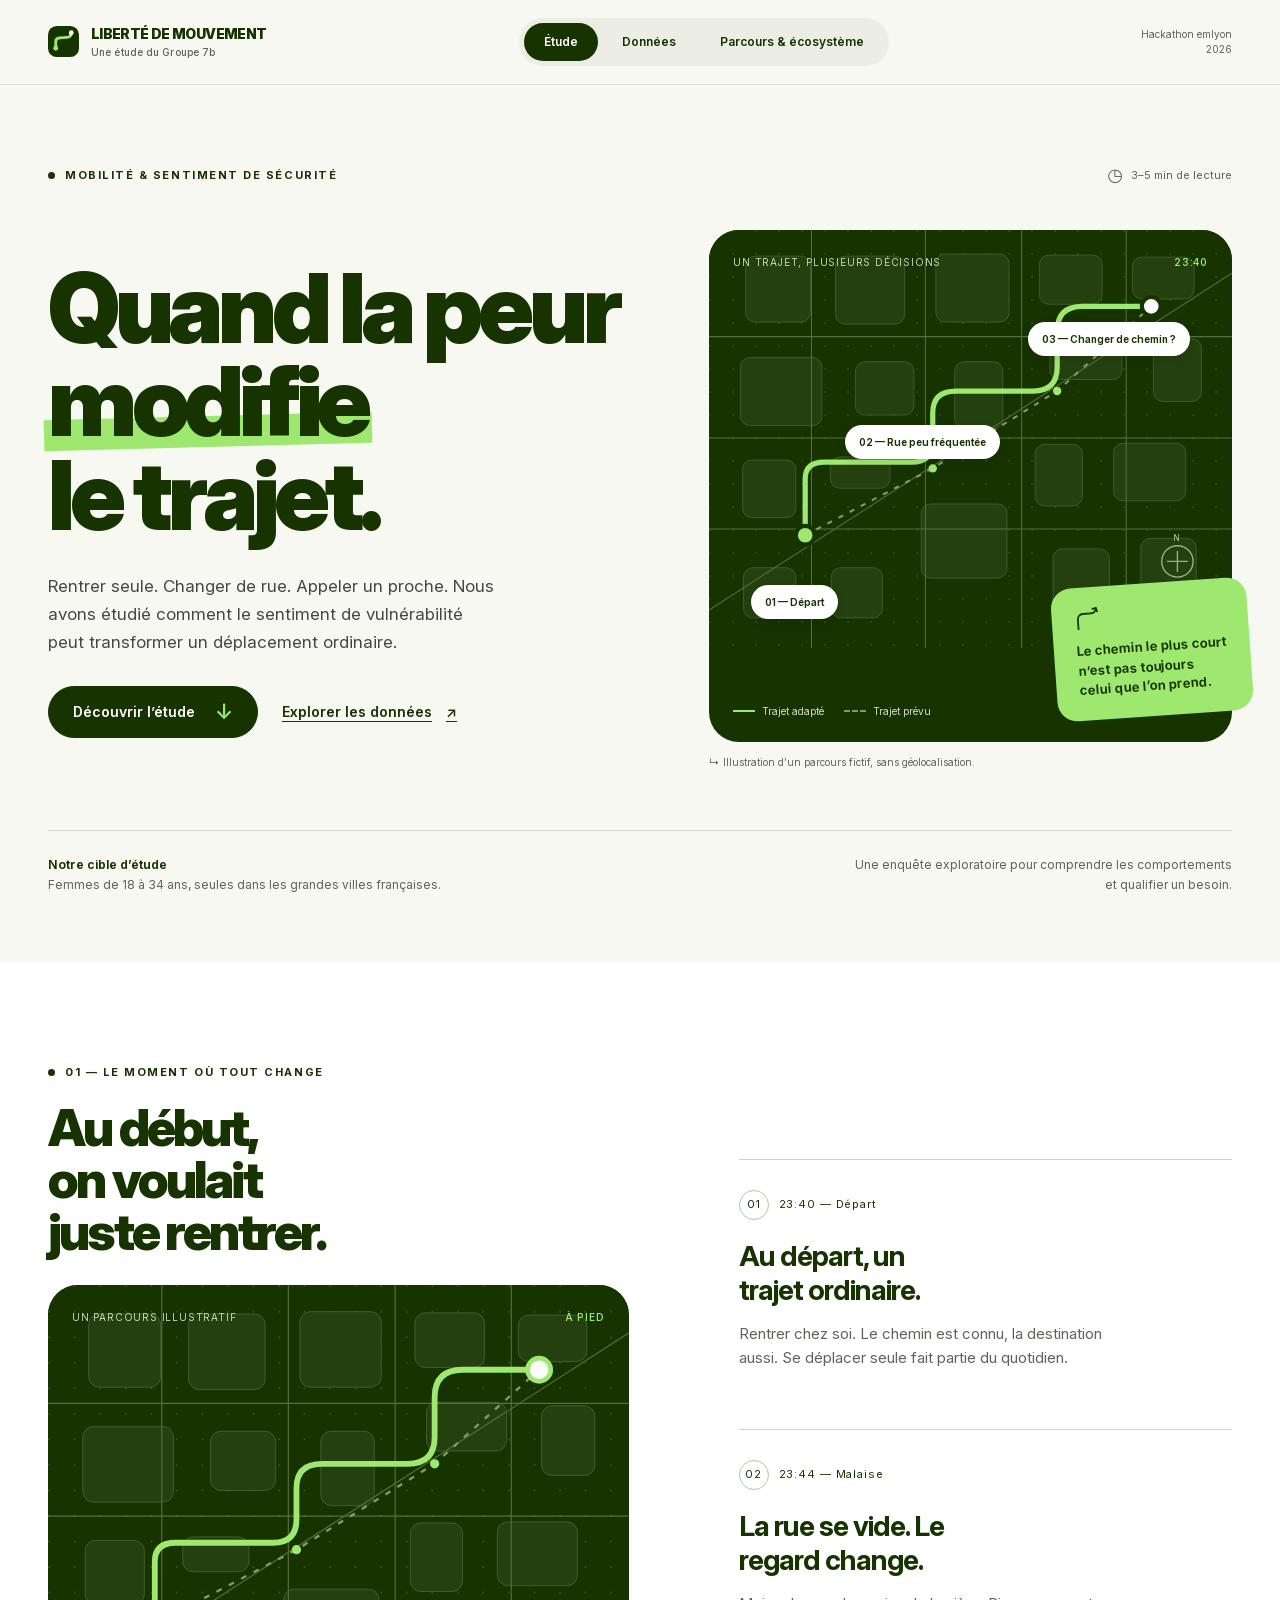
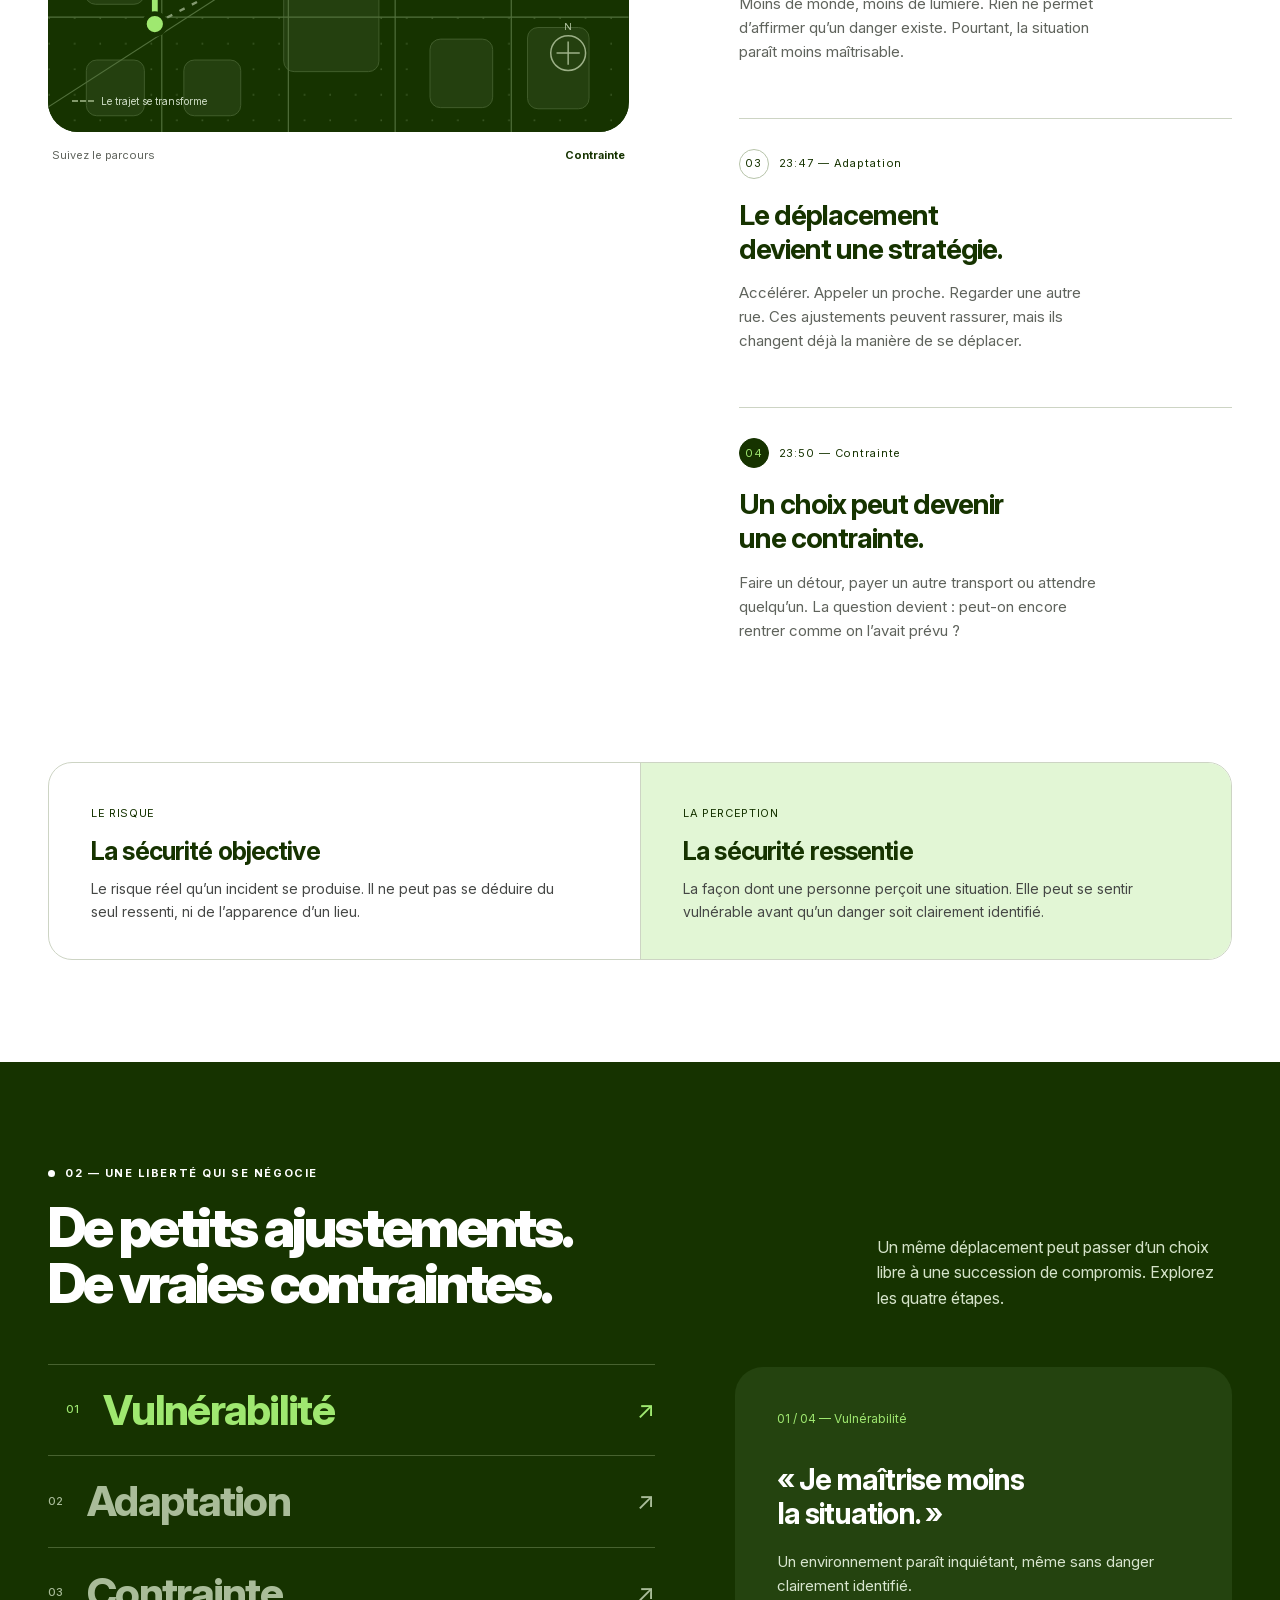
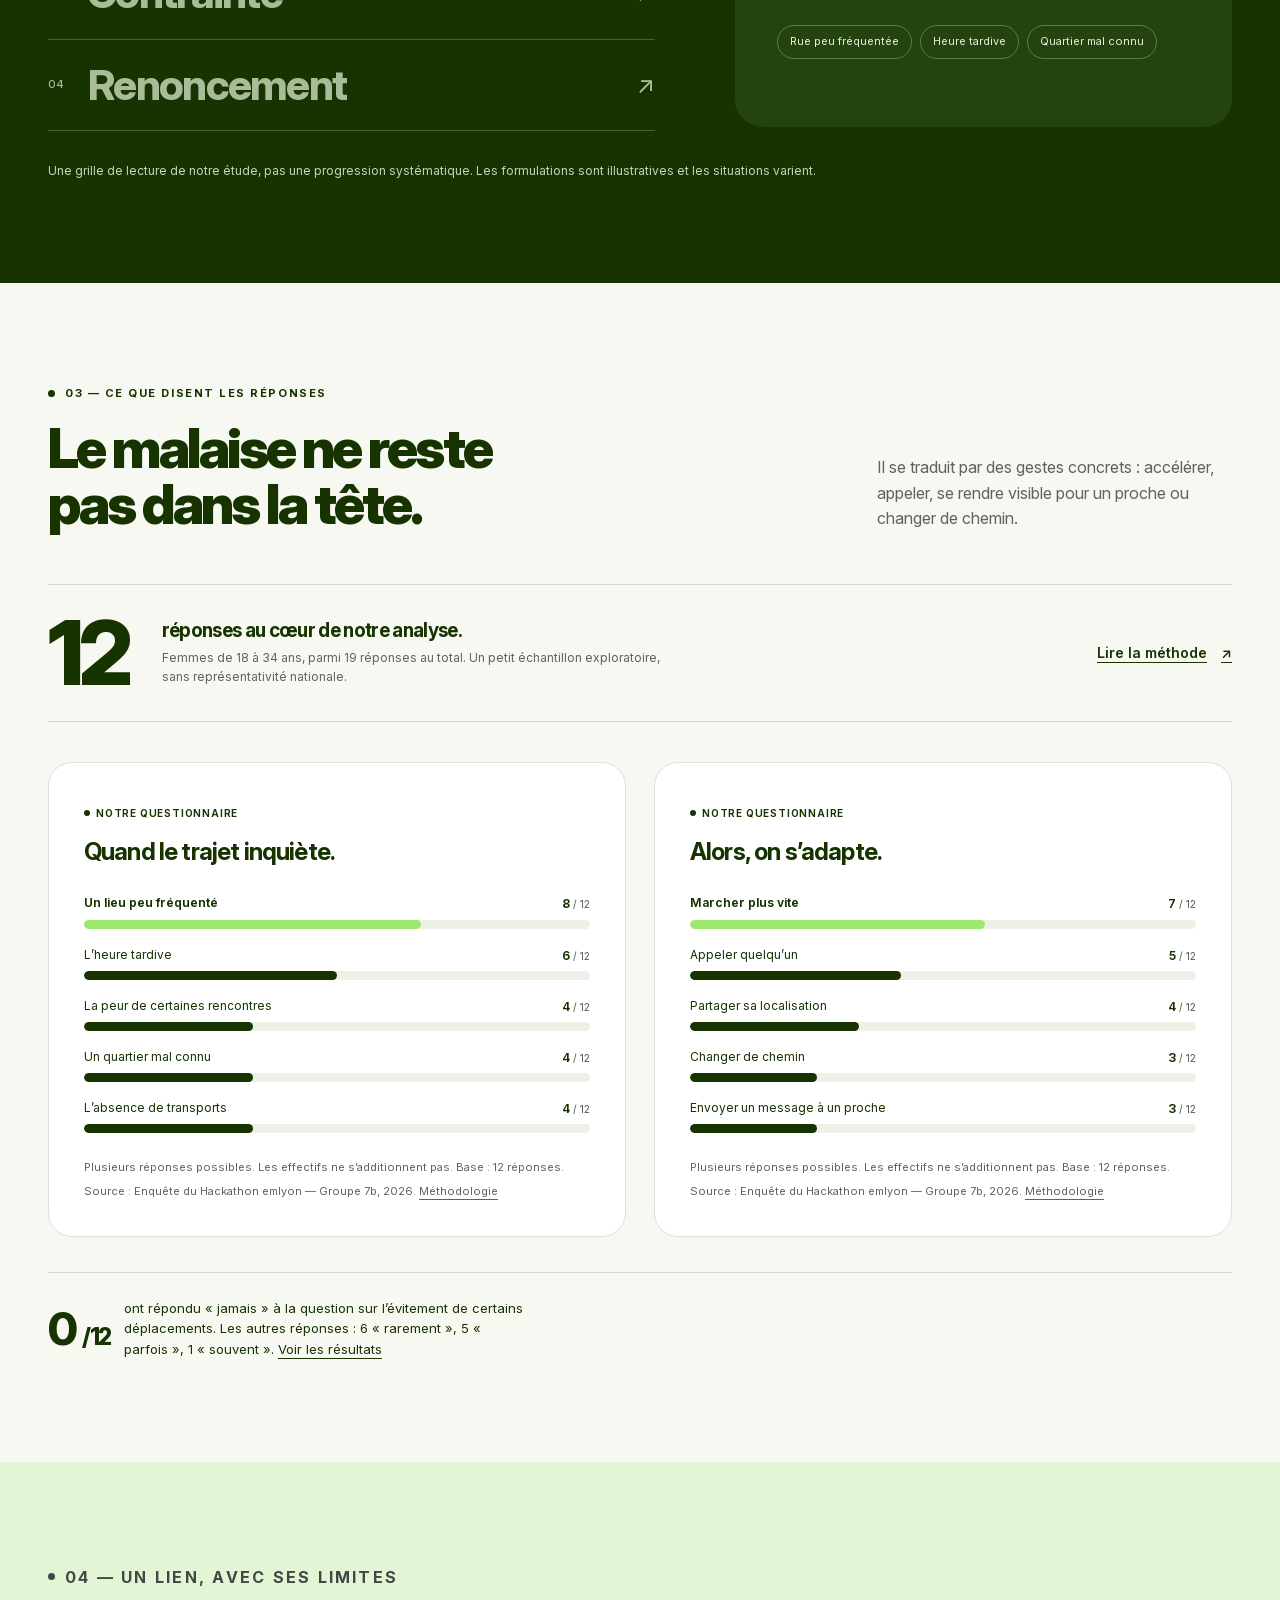
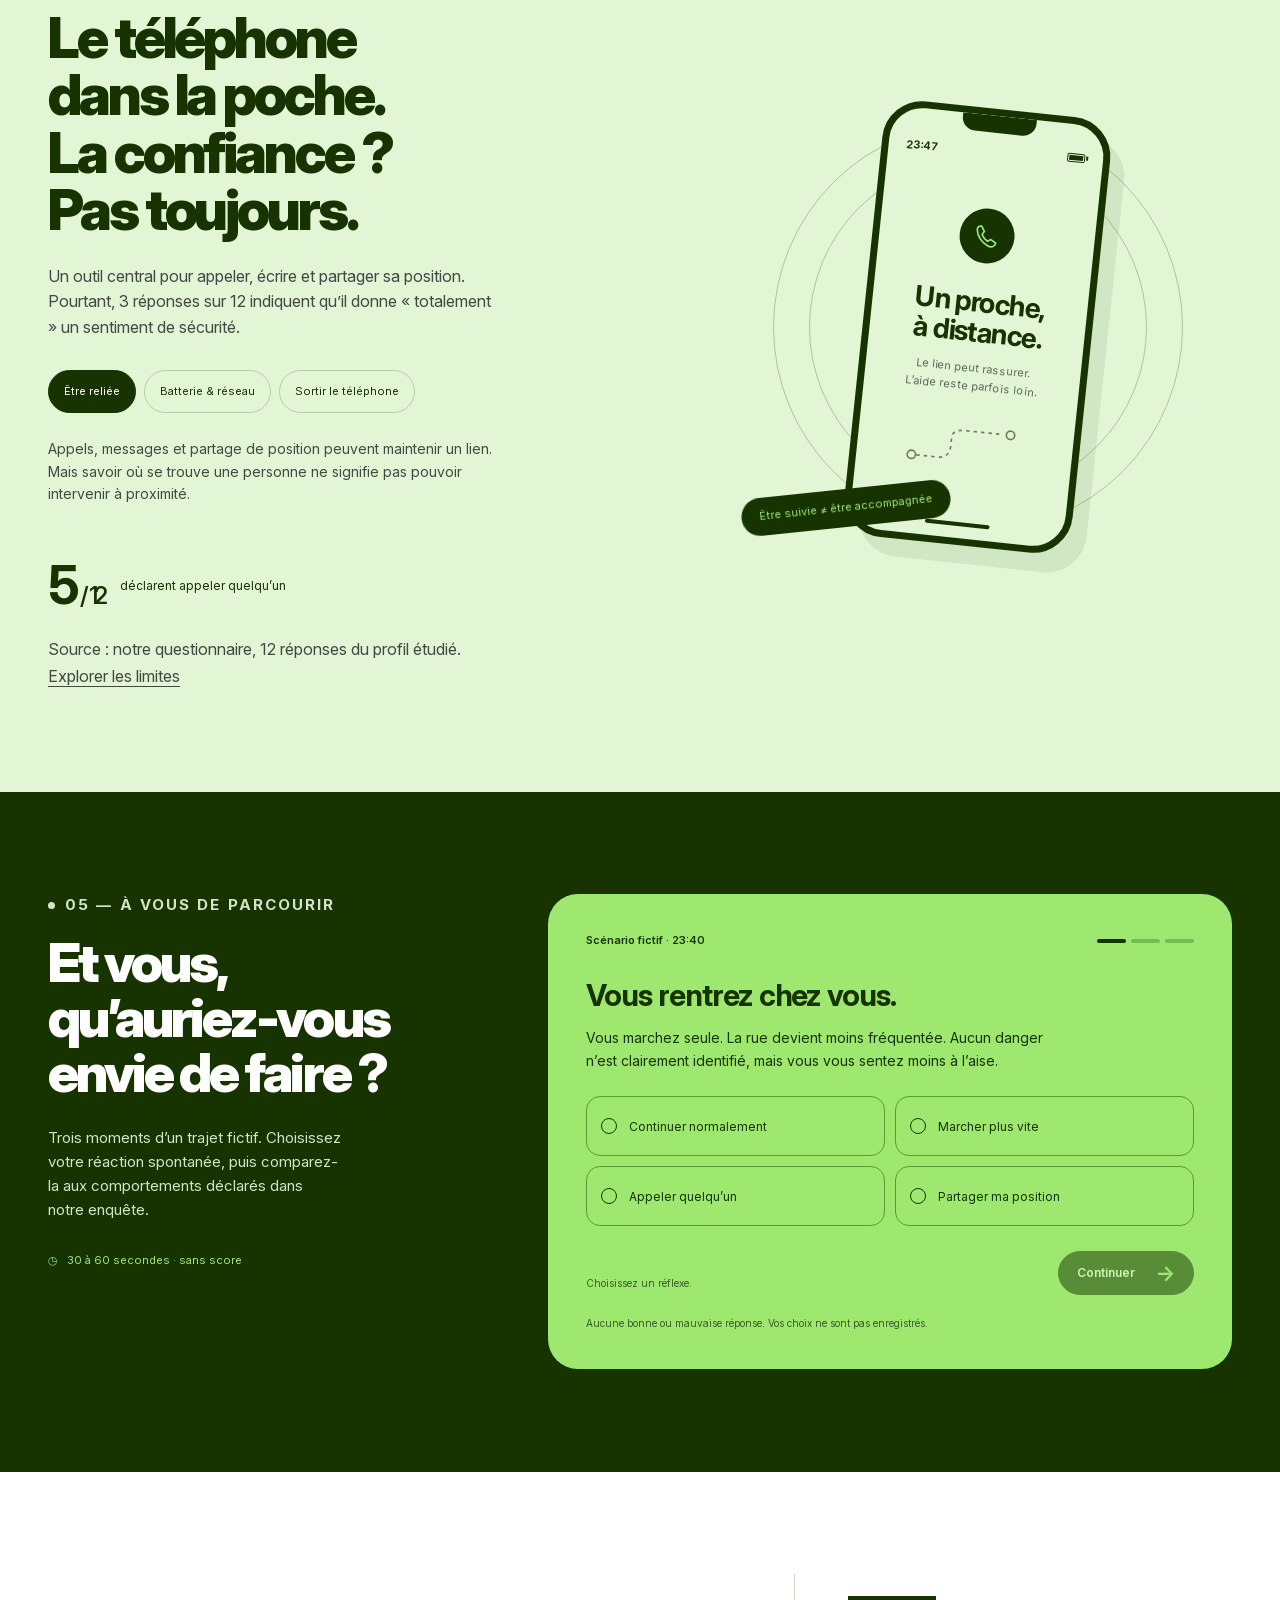
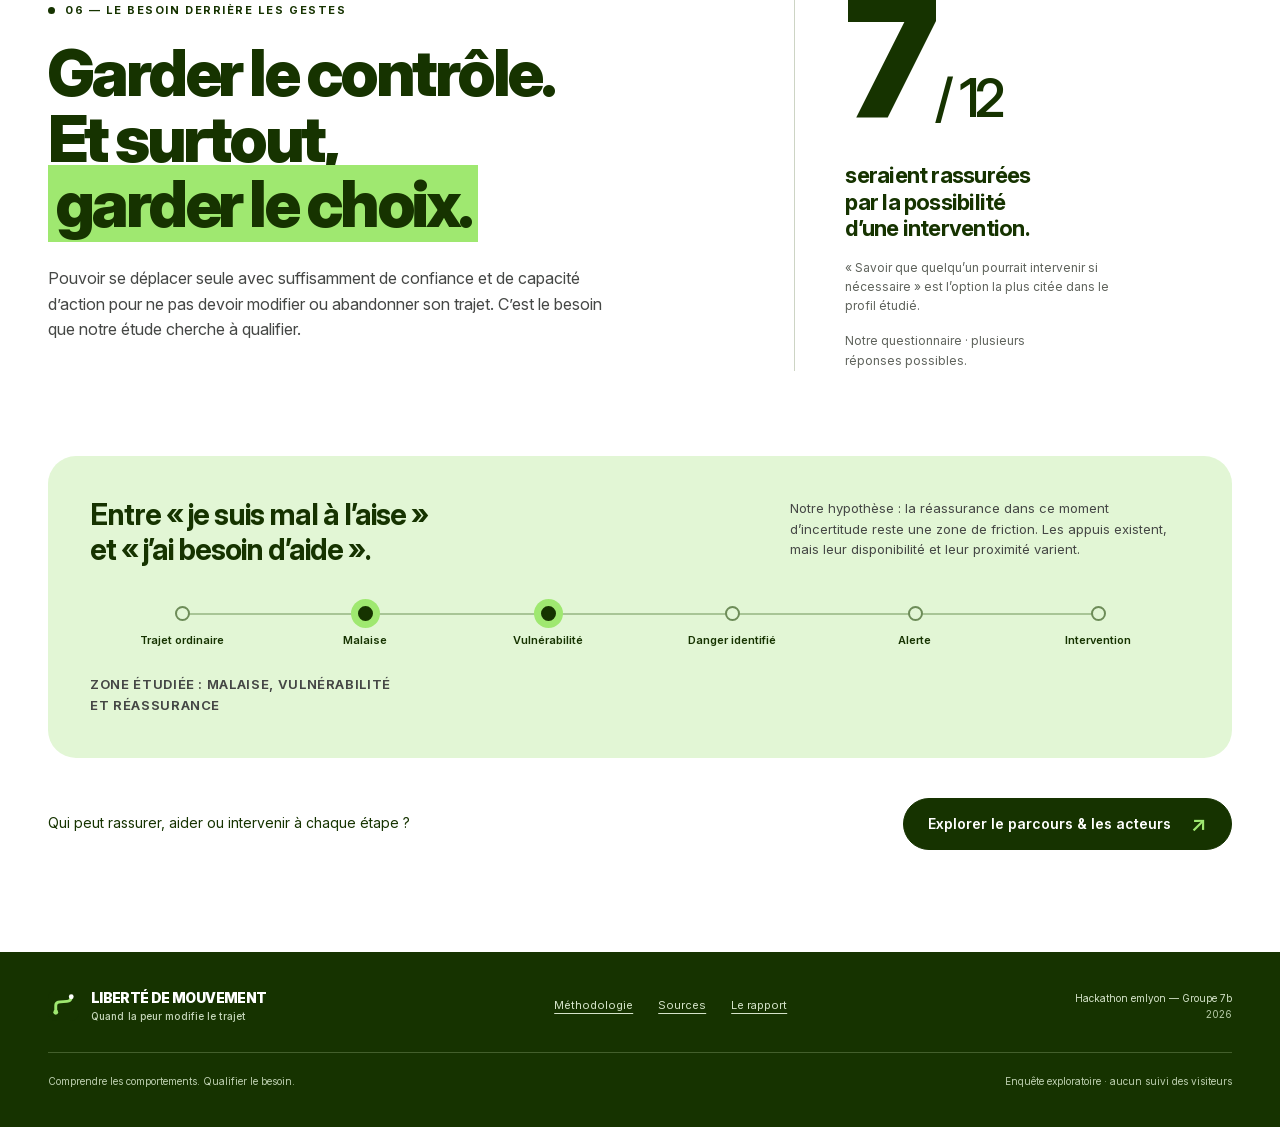
==== index.html @ 2a97e80b "Créer l’étude interactive sur la liberté de déplacement" ====
<!doctype html>
<html lang="fr">
<head>
  <meta charset="utf-8"><meta name="viewport" content="width=device-width, initial-scale=1">
  <title>Quand la peur modifie le trajet — Groupe 7b</title>
  <link rel="icon" href="assets/favicon.svg" type="image/svg+xml">
  <link rel="preload" href="assets/fonts/InterVariable.woff2" as="font" type="font/woff2" crossorigin>
  <link rel="stylesheet" href="css/variables.css"><link rel="stylesheet" href="css/style.css">
  <script src="data/questionnaire.js" defer></script><script src="data/public-data.js" defer></script><script src="data/content.js" defer></script>
  <script src="js/charts.js" defer></script><script src="js/main.js" defer></script><script src="js/quiz.js" defer></script>
</head>
<body>
  <a class="skip-link" href="#contenu">Aller au contenu</a>
  <header class="site-header"><div class="container header-inner">
    <a class="brand" href="index.html" aria-label="Liberté de mouvement — accueil"><img class="brand-symbol" src="assets/favicon.svg" alt="" width="31" height="31"><span class="brand-name">LIBERTÉ DE MOUVEMENT<small>Une étude du Groupe 7b</small></span></a>
    <button class="menu-toggle" type="button" aria-expanded="false" aria-controls="navigation">Menu +</button>
    <nav class="site-nav" id="navigation" aria-label="Navigation principale"><a href="index.html" aria-current="page">Étude</a><a href="donnees.html">Données</a><a href="ecosysteme.html">Parcours & écosystème</a></nav>
    <p class="header-signature">Hackathon emlyon<br>2026</p>
  </div></header>
  <main id="contenu">
    <section class="hero" aria-labelledby="hero-title"><div class="container">
      <div class="hero-topline"><p class="eyebrow">Mobilité & sentiment de sécurité</p><span class="read-time">3–5 min de lecture</span></div>
      <div class="hero-grid">
        <div><h1 id="hero-title">Quand la peur<br><span class="highlight">modifie</span><br>le trajet.</h1><p class="hero-intro">Rentrer seule. Changer de rue. Appeler un proche. Nous avons étudié comment le sentiment de vulnérabilité peut transformer un déplacement ordinaire.</p><div class="actions"><a class="button" href="#trajet">Découvrir l’étude <span class="arrow" aria-hidden="true">↓</span></a><a class="text-link" href="donnees.html">Explorer les données <span aria-hidden="true">↗</span></a></div></div>
        <div class="map-shell"><div class="route-map"><div data-route-map="hero"></div><div class="map-caption"><span>Un trajet, plusieurs décisions</span><b>23:40</b></div><span class="route-tag tag-start">01 — Départ</span><span class="route-tag tag-malaise">02 — Rue peu fréquentée</span><span class="route-tag tag-detour">03 — Changer de chemin ?</span><div class="map-key"><span><i></i>Trajet adapté</span><span><i></i>Trajet prévu</span></div></div><div class="route-badge"><svg viewBox="0 0 24 24" fill="none" stroke="currentColor" stroke-width="1.7" aria-hidden="true"><path d="M3 21V11a5 5 0 0 1 5-5h8a5 5 0 0 0 5-5M17 2l4-1 1 4"/></svg>Le chemin le plus court<br>n’est pas toujours<br>celui que l’on prend.</div><p class="map-note">Illustration d’un parcours fictif, sans géolocalisation.</p></div>
      </div>
      <div class="hero-bottom"><span><strong>Notre cible d’étude</strong><br>Femmes de 18 à 34 ans, seules dans les grandes villes françaises.</span><span>Une enquête exploratoire pour comprendre les comportements et qualifier un besoin.</span></div>
    </div></section>

    <section class="section section-white" id="trajet" aria-labelledby="story-title"><div class="container">
      <div class="story-grid"><div class="story-visual"><p class="eyebrow">01 — Le moment où tout change</p><h2 id="story-title">Au début,<br>on voulait<br>juste rentrer.</h2><div class="route-map story-map"><div data-route-map="story"></div><div class="map-caption"><span>Un parcours illustratif</span><b>À pied</b></div><div class="map-key"><span><i></i>Le trajet se transforme</span></div></div><div class="story-readout"><span>Suivez le parcours</span><strong data-story-label>Départ</strong></div></div><div class="story-steps" data-story-steps></div></div>
      <div class="perception reveal"><div><span class="perception-symbol">Le risque</span><h3>La sécurité objective</h3><p>Le risque réel qu’un incident se produise. Il ne peut pas se déduire du seul ressenti, ni de l’apparence d’un lieu.</p></div><div><span class="perception-symbol">La perception</span><h3>La sécurité ressentie</h3><p>La façon dont une personne perçoit une situation. Elle peut se sentir vulnérable avant qu’un danger soit clairement identifié.</p></div></div>
    </div></section>

    <section class="section dark" id="mecanique" aria-labelledby="chain-title"><div class="container">
      <div class="section-head"><div><p class="eyebrow">02 — Une liberté qui se négocie</p><h2 id="chain-title">De petits ajustements.<br>De vraies contraintes.</h2></div><p>Un même déplacement peut passer d’un choix libre à une succession de compromis. Explorez les quatre étapes.</p></div>
      <div class="chain-layout"><div class="chain-controls" data-chain-controls role="group" aria-label="Étapes de la mécanique des contraintes"></div><div class="chain-detail" id="chain-detail" data-chain-detail aria-live="polite" aria-atomic="true"></div></div>
      <p class="chain-note">Une grille de lecture de notre étude, pas une progression systématique. Les formulations sont illustratives et les situations varient.</p>
    </div></section>

    <section class="section" id="comportements" aria-labelledby="survey-title"><div class="container">
      <div class="section-head"><div><p class="eyebrow">03 — Ce que disent les réponses</p><h2 id="survey-title">Le malaise ne reste<br>pas dans la tête.</h2></div><p>Il se traduit par des gestes concrets : accélérer, appeler, se rendre visible pour un proche ou changer de chemin.</p></div>
      <div class="survey-intro"><strong class="sample-number" data-denominator>12</strong><div><h3>réponses au cœur de notre analyse.</h3><p>Femmes de 18 à 34 ans, parmi <span data-total>19</span> réponses au total. Un petit échantillon exploratoire, sans représentativité nationale.</p></div><a class="text-link" href="donnees.html#methodologie">Lire la méthode <span aria-hidden="true">↗</span></a></div>
      <div class="chart-grid"><figure class="chart-card reveal"><span class="source-tag">Notre questionnaire</span><h3>Quand le trajet inquiète.</h3><div data-chart="situations" data-limit="5"></div><figcaption class="chart-caption"></figcaption></figure><figure class="chart-card reveal"><span class="source-tag">Notre questionnaire</span><h3>Alors, on s’adapte.</h3><div data-chart="reactions" data-limit="5"></div><figcaption class="chart-caption"></figcaption></figure></div>
      <div class="metric-inline"><strong><span data-metric="avoidance.never">0</span> <em>/ <span data-denominator>12</span></em></strong><span>ont répondu « jamais » à la question sur l’évitement de certains déplacements. Les autres réponses : <span data-avoidance-summary>6 « rarement », 5 « parfois », 1 « souvent ».</span> <a href="donnees.html">Voir les résultats</a></span></div>
    </div></section>

    <section class="section" style="background:var(--color-linen-mist)" id="telephone" aria-labelledby="phone-title"><div class="container phone-layout">
      <div class="phone-copy"><p class="eyebrow">04 — Un lien, avec ses limites</p><h2 id="phone-title">Le téléphone<br>dans la poche.<br>La confiance ?<br>Pas toujours.</h2><p>Un outil central pour appeler, écrire et partager sa position. Pourtant, <span data-metric="phoneSecurity.totally">3</span> réponses sur <span data-denominator>12</span> indiquent qu’il donne « totalement » un sentiment de sécurité.</p><div class="phone-tabs" data-phone-tabs role="group" aria-label="Explorer le rôle du téléphone"></div><div id="phone-detail" aria-live="polite" aria-atomic="true"><p class="phone-explanation" data-phone-explanation></p><div class="phone-metric" data-phone-metric></div></div><p class="source">Source : notre questionnaire, <span data-denominator>12</span> réponses du profil étudié. <a href="donnees.html">Explorer les limites</a></p></div>
      <div class="phone-illustration" aria-hidden="true"><div class="phone-orbit"></div><div class="phone-device" data-state="connection"><div class="phone-island"></div><div class="phone-status"><span>23:47</span><i class="battery"></i></div><div class="phone-screen"><div class="phone-screen-icon" data-phone-icon></div><h3 data-phone-screen>Un proche,<br>à distance.</h3><p>Le lien peut rassurer.<br>L’aide reste parfois loin.</p><svg class="phone-screen-path" viewBox="0 0 150 60" fill="none" stroke="currentColor" stroke-width="2"><circle cx="12" cy="45" r="5"/><path d="M18 45h25q15 0 15-15V20q0-10 15-10h45" stroke-dasharray="4 5"/><circle cx="128" cy="10" r="5"/></svg></div><div class="phone-home-bar"></div></div><span class="phone-label">Être suivie ≠ être accompagnée</span></div>
    </div></section>

    <section class="section dark" id="scenario" aria-labelledby="quiz-title"><div class="container quiz-layout">
      <div class="quiz-intro"><p class="eyebrow">05 — À vous de parcourir</p><h2 id="quiz-title">Et vous,<br>qu’auriez-vous<br>envie de faire ?</h2><p>Trois moments d’un trajet fictif. Choisissez votre réaction spontanée, puis comparez-la aux comportements déclarés dans notre enquête.</p><span class="quiz-duration">◷ &nbsp; 30 à 60 secondes · sans score</span></div>
      <div><div class="quiz-panel" data-quiz></div><p class="sr-only" aria-live="polite" aria-atomic="true" data-quiz-status></p></div>
    </div></section>

    <section class="section section-white" id="besoin" aria-labelledby="need-title"><div class="container">
      <div class="need-layout"><div><p class="eyebrow">06 — Le besoin derrière les gestes</p><h2 class="need-title" id="need-title">Garder le contrôle.<br>Et surtout,<br><em>garder le choix.</em></h2><p class="need-copy">Pouvoir se déplacer seule avec suffisamment de confiance et de capacité d’action pour ne pas devoir modifier ou abandonner son trajet. C’est le besoin que notre étude cherche à qualifier.</p></div><div class="need-stat"><strong class="big-metric"><span data-metric="reassurance.intervene">7</span><small> / <span data-denominator>12</span></small></strong><h3>seraient rassurées par la possibilité d’une intervention.</h3><p>« Savoir que quelqu’un pourrait intervenir si nécessaire » est l’option la plus citée dans le profil étudié.</p><p class="source">Notre questionnaire · plusieurs réponses possibles.</p></div></div>
      <div class="friction-block reveal"><div class="friction-block-header"><h3>Entre « je suis mal à l’aise »<br>et « j’ai besoin d’aide ».</h3><p>Notre hypothèse : la réassurance dans ce moment d’incertitude reste une zone de friction. Les appuis existent, mais leur disponibilité et leur proximité varient.</p></div><div class="continuum" aria-label="Continuum illustratif du trajet"><div>Trajet ordinaire</div><div class="friction">Malaise</div><div class="friction">Vulnérabilité</div><div>Danger identifié</div><div>Alerte</div><div>Intervention</div></div><p class="friction-label">Zone étudiée : malaise, vulnérabilité et réassurance</p></div>
      <div class="closing-links"><span>Qui peut rassurer, aider ou intervenir à chaque étape ?</span><a class="button" href="ecosysteme.html">Explorer le parcours & les acteurs <span class="arrow" aria-hidden="true">↗</span></a></div>
    </div></section>
    <noscript><div class="container section"><p>Activez JavaScript pour afficher les graphiques et explorer les interactions. Les textes présentent le sujet et les limites de l’étude.</p></div></noscript>
  </main>
  <footer class="site-footer"><div class="container"><div class="footer-inner"><a class="brand" href="index.html"><img class="brand-symbol" src="assets/favicon.svg" alt="" width="31" height="31"><span class="brand-name">LIBERTÉ DE MOUVEMENT<small>Quand la peur modifie le trajet</small></span></a><nav class="footer-links" aria-label="Liens complémentaires"><a href="donnees.html#methodologie">Méthodologie</a><a href="donnees.html#sources">Sources</a><a href="donnees.html#rapport">Le rapport</a></nav><p class="footer-credit">Hackathon emlyon — Groupe 7b<span>2026</span></p></div><div class="footer-bottom"><span>Comprendre les comportements. Qualifier le besoin.</span><span>Enquête exploratoire · aucun suivi des visiteurs</span></div></div></footer>
</body>
</html>
---- css/variables.css ----
:root {
  --color-forest-ink: #163300;
  --color-lime-voltage: #9fe870;
  --color-spruce: #054d28;
  --color-linen-mist: #e2f6d5;
  --color-signal-blue: #0b4c72;
  --color-charcoal: #454745;
  --color-obsidian: #0e0f0c;
  --color-slate: #5f635c;
  --color-fog: #e8ebe6;
  --color-paper: #ffffff;
  --color-canvas: #f7f8f2;
  --font-inter: 'Inter', ui-sans-serif, system-ui, -apple-system, BlinkMacSystemFont, 'Segoe UI', sans-serif;
  --font-weight-black: 900;
  --spacing-unit: 4px;
  --spacing-8: 8px;
  --spacing-12: 12px;
  --spacing-16: 16px;
  --spacing-24: 24px;
  --spacing-32: 32px;
  --spacing-48: 48px;
  --spacing-64: 64px;
  --page-max-width: 1280px;
  --section-gap: clamp(72px, 8vw, 128px);
  --radius-cards: 16px;
  --radius-largecards: 32px;
  --radius-buttons: 9999px;
  --shadow-subtle: 0 0 0 1px rgb(22 51 0 / 12%);
}
---- css/style.css ----
@font-face{font-family:Inter;src:url('../assets/fonts/InterVariable.woff2') format('woff2');font-weight:100 900;font-style:normal;font-display:swap}
*,*::before,*::after{box-sizing:border-box}
html{scroll-behavior:smooth;scroll-padding-top:105px}
body{margin:0;background:var(--color-canvas);color:var(--color-forest-ink);font-family:var(--font-inter);font-size:16px;line-height:1.6;-webkit-font-smoothing:antialiased}
button,input,select{font:inherit}button,a{-webkit-tap-highlight-color:transparent}button{cursor:pointer}a{color:inherit;text-underline-offset:4px}button:disabled{cursor:default}
svg{display:block;max-width:100%}img{max-width:100%}p,h1,h2,h3,h4,figure{margin:0}ul,ol{margin:0;padding:0}p+p{margin-top:16px}h1,h2,h3,h4{text-wrap:balance}p{ text-wrap:pretty}h1,h2{font-weight:850;letter-spacing:-.055em;line-height:1.02}h3{font-size:23px;letter-spacing:-.035em;line-height:1.2}small{font-size:13px}::selection{background:var(--color-lime-voltage);color:var(--color-forest-ink)}
:focus-visible{outline:3px solid var(--color-signal-blue);outline-offset:5px}.dark :focus-visible,.route-map :focus-visible{outline-color:var(--color-lime-voltage)}
[hidden]{display:none!important}.sr-only{position:absolute;width:1px;height:1px;padding:0;margin:-1px;overflow:hidden;clip:rect(0,0,0,0);white-space:nowrap;border:0}
.skip-link{position:fixed;top:-100px;left:20px;padding:12px 20px;z-index:100;background:var(--color-lime-voltage);border-radius:30px}.skip-link:focus{top:12px}
.container{width:min(var(--page-max-width),calc(100% - 96px));margin-inline:auto}.section{padding-block:var(--section-gap)}.section-white{background:white}.dark{background:var(--color-forest-ink);color:var(--color-paper)}.lime{background:var(--color-lime-voltage)}
.eyebrow{font-size:11px;font-weight:700;text-transform:uppercase;letter-spacing:.14em;line-height:1.5;display:flex;align-items:center;gap:10px}.eyebrow::before{content:'';display:inline-block;width:7px;height:7px;background:currentColor;border-radius:50%;flex:none}
.section-head{display:flex;align-items:flex-end;justify-content:space-between;gap:48px;margin-bottom:52px}.section-head h2{font-size:clamp(36px,4.3vw,64px);max-width:760px;margin-top:18px}.section-head>p{max-width:355px;color:var(--color-slate);font-size:16px}.dark .section-head>p{color:#d5e3c9}
.button{border:1px solid var(--color-forest-ink);border-radius:var(--radius-buttons);background:var(--color-forest-ink);color:white;display:inline-flex;align-items:center;justify-content:center;gap:20px;min-height:52px;padding:13px 24px;text-decoration:none;font-size:14px;font-weight:600;transition:transform .2s,background .2s,box-shadow .2s;white-space:normal;line-height:1.5}
.button:hover{transform:translateY(-2px);box-shadow:0 5px 0 rgb(22 51 0 / 12%)}.button .arrow{font-size:21px;line-height:1;color:var(--color-lime-voltage)}.button-outline{background:transparent;color:var(--color-forest-ink)}.button-outline .arrow{color:inherit}.dark .button,.lime .button{background:var(--color-lime-voltage);color:var(--color-forest-ink);border-color:var(--color-lime-voltage)}.dark .button .arrow{color:inherit}.dark .button-outline{background:transparent;color:white;border-color:#d5e3c9}
.text-link{font-size:14px;font-weight:600;display:inline-flex;gap:14px;align-items:center}.text-link:hover{text-decoration-thickness:2px}.actions{display:flex;align-items:center;gap:24px;flex-wrap:wrap}
.source{font-size:11px;line-height:1.65;color:var(--color-slate);margin-top:24px}.source a:hover{text-decoration-thickness:2px}.dark .source{color:#c9d8be}.source-tag{display:inline-flex;align-items:center;gap:6px;font-size:10px;text-transform:uppercase;letter-spacing:.08em;font-weight:650}.source-tag::before{content:'';width:6px;height:6px;border-radius:50%;background:var(--color-forest-ink)}.source-tag.national::before{background:var(--color-signal-blue)}
.site-header{position:sticky;top:0;z-index:20;background:rgb(247 248 242 / 97%);border-bottom:1px solid rgb(22 51 0 / 12%)}.header-inner{min-height:84px;display:flex;align-items:center;justify-content:space-between;gap:32px}.brand{display:flex;align-items:center;gap:12px;text-decoration:none;line-height:1.1;flex-shrink:0}.brand-symbol{width:31px;height:31px}.brand-name{font-size:14px;font-weight:850;letter-spacing:-.045em}.brand-name small{display:block;font-size:10px;font-weight:500;letter-spacing:.01em;margin-top:5px;color:var(--color-slate)}
.site-nav{display:flex;gap:4px;padding:5px;background:#eceee6;border-radius:50px}.site-nav a{padding:9px 20px;text-decoration:none;font-size:12px;font-weight:600;white-space:nowrap;border-radius:40px;transition:background .2s}.site-nav a:hover{background:#dde4d3}.site-nav a[aria-current=page]{background:var(--color-forest-ink);color:white}.header-signature{font-size:10px;color:var(--color-slate);line-height:1.5;text-align:right}.menu-toggle{display:none;border:1px solid var(--color-forest-ink);background:transparent;border-radius:30px;padding:8px 15px;min-height:44px}
.hero{padding:76px 0 68px;overflow:hidden}.hero-topline{display:flex;justify-content:space-between;align-items:center;margin-bottom:40px}.read-time{font-size:11px;color:var(--color-slate);display:flex;gap:8px;align-items:center}.read-time::before{content:'◷';font-size:18px}.hero-grid{display:grid;grid-template-columns:1.15fr 1fr;gap:60px;align-items:center}.hero h1{font-size:clamp(60px,7.5vw,108px);max-width:670px;font-weight:900;line-height:.97}.hero h1 .highlight{position:relative;display:inline-block;z-index:0}.hero h1 .highlight::before{content:'';position:absolute;bottom:.015em;left:-.04em;right:-.055em;height:.32em;background:var(--color-lime-voltage);z-index:-1;transform:rotate(-1.5deg)}.hero-intro{font-size:17px;max-width:455px;color:var(--color-charcoal);margin-top:30px;margin-bottom:30px;line-height:1.65}.hero-bottom{border-top:1px solid #d4dacb;margin-top:60px;padding-top:24px;display:flex;justify-content:space-between;gap:28px;font-size:12px;color:var(--color-slate)}.hero-bottom strong{color:var(--color-forest-ink);font-weight:650}.hero-bottom span:last-child{max-width:380px;text-align:right}
.map-shell{position:relative}.route-map{position:relative;border-radius:30px;overflow:hidden;aspect-ratio:1.02;background:var(--color-forest-ink);isolation:isolate}.route-map>svg{width:100%;height:100%}.map-caption{position:absolute;left:24px;right:24px;top:24px;display:flex;justify-content:space-between;font-size:10px;color:#c5d6b9;letter-spacing:.08em;text-transform:uppercase}.map-caption b{font-weight:550;color:var(--color-lime-voltage)}.map-key{position:absolute;left:24px;bottom:23px;display:flex;gap:20px;font-size:10px;color:#d1dfc8}.map-key span{display:flex;gap:7px;align-items:center}.map-key i{width:22px;height:0;border-top:2px solid var(--color-lime-voltage)}.map-key span:last-child i{border-top:2px dashed #81996a}.route-badge{position:absolute;right:-18px;bottom:55px;max-width:200px;background:var(--color-lime-voltage);padding:20px 23px;border-radius:20px;transform:rotate(-4deg);font-size:13px;font-weight:650;line-height:1.5}.route-badge svg{width:25px;margin-bottom:9px}.route-tag{position:absolute;border-radius:30px;padding:9px 14px;background:white;color:var(--color-forest-ink);font-size:10px;font-weight:650;box-shadow:0 3px 12px rgb(0 0 0 / 8%)}.tag-start{left:8%;bottom:24%}.tag-malaise{left:26%;top:38%}.tag-detour{right:8%;top:18%}.map-note{position:relative;margin-top:12px;padding-left:14px;font-size:10px;color:var(--color-slate)}.map-note::before{content:'↳';position:absolute;left:0}.route-marker{transition:cx .6s,cy .6s}.route-active{stroke-dasharray:650;stroke-dashoffset:0;transition:stroke-dashoffset .6s}
.story-grid{display:grid;grid-template-columns:1fr .85fr;gap:110px;align-items:start}.story-visual{position:sticky;top:132px}.story-visual h2{font-size:clamp(38px,4vw,59px);margin:20px 0 28px}.story-map{aspect-ratio:1.3}.story-readout{display:flex;justify-content:space-between;align-items:center;padding:15px 4px;font-size:11px;color:var(--color-slate)}.story-readout strong{color:var(--color-forest-ink)}.story-steps{padding-top:95px}.story-step{padding:30px 0 54px;border-top:1px solid #cdd4c4;min-height:270px;scroll-margin-top:115px}.step-number{display:flex;align-items:center;gap:10px;font-size:11px;letter-spacing:.08em;margin-bottom:20px}.step-number i{font-style:normal;display:inline-grid;place-items:center;border:1px solid #b7c4aa;border-radius:50%;width:30px;height:30px}.story-step.is-active .step-number i{background:var(--color-forest-ink);color:var(--color-lime-voltage);border-color:var(--color-forest-ink)}.story-step h3{font-size:28px;max-width:340px;margin-bottom:15px}.story-step p{max-width:370px;font-size:15px;color:var(--color-slate)}
.perception{margin-top:65px;display:grid;grid-template-columns:1fr 1fr;border:1px solid #cdd4c4;border-radius:24px;overflow:hidden}.perception>div{padding:36px 42px}.perception>div+div{background:var(--color-linen-mist);border-left:1px solid #cdd4c4}.perception h3{margin-top:12px;margin-bottom:12px;font-size:25px}.perception p{font-size:14px;color:var(--color-charcoal);max-width:470px}.perception-symbol{font-size:11px;letter-spacing:.06em;text-transform:uppercase}
.chain-layout{display:grid;grid-template-columns:1.1fr .9fr;gap:80px}.chain-controls{display:grid;gap:0}.chain-button{display:flex;align-items:center;gap:24px;width:100%;padding:20px 0;border:0;border-bottom:1px solid #47622f;background:transparent;color:#a9bc99;text-align:left;transition:color .2s,padding .2s}.chain-button:first-child{border-top:1px solid #47622f}.chain-button span{font-size:clamp(26px,3.3vw,47px);font-weight:750;line-height:1.2;letter-spacing:-.04em}.chain-button small{font-size:11px;font-weight:500}.chain-button b{margin-left:auto;font-size:24px;font-weight:400}.chain-button[aria-pressed=true]{color:var(--color-lime-voltage);padding-left:18px}.chain-detail{align-self:center;background:#24430f;padding:42px;border-radius:28px;min-height:360px}.chain-detail .detail-index{font-size:12px;color:var(--color-lime-voltage);margin-bottom:34px}.chain-detail h3{font-size:29px;color:white;margin-bottom:18px}.chain-detail p{font-size:15px;color:#d8e5cf}.example-list{display:flex;flex-wrap:wrap;gap:8px;margin-top:27px;list-style:none}.example-list li{font-size:11px;padding:7px 12px;border:1px solid #607b49;border-radius:30px;color:#e2efdb}.chain-note{margin-top:30px;color:#c5d6b9;font-size:12px}
.survey-intro{display:flex;align-items:center;gap:35px;margin-bottom:40px;padding:24px 0;border-top:1px solid #d5dacd;border-bottom:1px solid #d5dacd}.sample-number{font-size:88px;line-height:1;letter-spacing:-.07em;font-weight:850}.survey-intro h3{font-size:19px;margin-bottom:5px}.survey-intro p{font-size:12px;color:var(--color-slate);max-width:500px}.survey-intro>a{margin-left:auto;white-space:nowrap}.chart-grid{display:grid;grid-template-columns:1fr 1fr;gap:28px}.chart-card{padding:35px;background:white;border-radius:24px;border:1px solid #dce2d4}.chart-card h3{font-size:24px;margin:14px 0 28px}.bar-chart{display:grid;gap:17px}.bar-row{display:grid;grid-template-columns:1fr auto;gap:6px 14px;position:relative}.bar-label{font-size:12px;line-height:1.5}.bar-value{font-size:12px;font-weight:650;white-space:nowrap}.bar-value small{font-size:10px;font-weight:450;color:var(--color-slate)}.bar-track{grid-column:1/-1;height:9px;background:#edf0e7;border-radius:20px;overflow:hidden}.bar-fill{display:block;width:var(--bar-width);height:100%;background:var(--color-forest-ink);border-radius:20px;transition:width .4s}.bar-row:first-child .bar-fill{background:var(--color-lime-voltage)}.bar-row:first-child .bar-label{font-weight:650}.chart-caption{font-size:11px;color:var(--color-slate);margin-top:25px;line-height:1.65}.chart-caption p{margin-top:6px}.metric-inline{display:flex;gap:15px;align-items:center;border-top:1px solid #d5dacd;margin-top:35px;padding-top:25px;font-size:13px}.metric-inline strong{font-size:45px;font-weight:800;letter-spacing:-.06em;line-height:1;white-space:nowrap}.metric-inline span{max-width:400px}.metric-inline em{font-style:normal;font-size:23px}
.phone-layout{display:grid;grid-template-columns:1fr .9fr;gap:110px;align-items:center}.phone-copy h2{font-size:clamp(37px,4.4vw,65px);margin-top:20px;margin-bottom:25px}.phone-copy>p{font-size:16px;max-width:445px;color:var(--color-charcoal)}.phone-tabs{display:flex;flex-wrap:wrap;gap:8px;margin-top:30px}.phone-tabs button{font-size:11px;min-height:43px;padding:10px 15px;border:1px solid #b8cba5;border-radius:25px;background:transparent;color:var(--color-forest-ink)}.phone-tabs button[aria-pressed=true]{background:var(--color-forest-ink);color:white;border-color:var(--color-forest-ink)}.phone-explanation{margin-top:25px;font-size:14px;max-width:445px;min-height:98px;color:var(--color-charcoal)}.phone-metric{margin-top:24px;display:flex;align-items:center;gap:15px}.phone-metric strong{font-size:52px;letter-spacing:-.06em;line-height:1}.phone-metric strong small{font-size:24px;font-weight:550}.phone-metric>span{font-size:12px;max-width:205px;line-height:1.5}.phone-illustration{display:grid;place-items:center;position:relative;min-height:475px}.phone-orbit{position:absolute;width:410px;height:410px;border:1px solid #acc595;border-radius:50%}.phone-orbit::after{content:'';position:absolute;inset:35px;border:1px solid #acc595;border-radius:50%}.phone-device{position:relative;width:229px;height:438px;border:7px solid var(--color-forest-ink);border-radius:40px;background:#e2f6d5;transform:rotate(6deg);box-shadow:16px 18px 0 rgb(22 51 0 / 8%);overflow:hidden}.phone-island{width:74px;height:17px;background:var(--color-forest-ink);border-radius:0 0 13px 13px;margin:auto}.phone-status{display:flex;justify-content:space-between;padding:12px 18px;font-size:11px;font-weight:650}.battery{width:18px;height:9px;border:1.5px solid var(--color-forest-ink);border-radius:2px;position:relative}.battery::before{content:'';position:absolute;inset:1px;background:var(--color-forest-ink)}.battery::after{content:'';position:absolute;right:-4px;top:1px;width:2px;height:4px;background:var(--color-forest-ink)}.phone-device[data-state=battery] .battery::before{right:80%;background:#7b390c}.phone-screen{padding:34px 18px;text-align:center}.phone-screen-icon{width:55px;height:55px;margin:auto;background:var(--color-forest-ink);color:var(--color-lime-voltage);border-radius:50%;display:grid;place-items:center}.phone-screen-icon svg{width:25px;height:25px}.phone-screen h3{font-size:28px;line-height:1.1;letter-spacing:-.05em;margin-top:24px}.phone-screen>p{font-size:11px;margin-top:12px;color:var(--color-slate)}.phone-screen-path{margin:28px auto 0;width:125px;opacity:.6}.phone-home-bar{position:absolute;bottom:12px;height:4px;width:65px;background:var(--color-forest-ink);border-radius:10px;left:50%;transform:translateX(-50%)}.phone-label{position:absolute;bottom:38px;left:18px;background:var(--color-forest-ink);color:var(--color-lime-voltage);border-radius:30px;padding:10px 18px;font-size:11px;transform:rotate(-6deg)}
.quiz-layout{display:grid;grid-template-columns:.75fr 1.25fr;gap:90px;align-items:start}.quiz-intro h2{font-size:clamp(38px,4.2vw,61px);margin:20px 0 25px}.quiz-intro p{color:#d5e3c9;font-size:15px;max-width:325px}.quiz-duration{margin-top:30px;display:flex;gap:10px;align-items:center;font-size:11px;color:var(--color-lime-voltage)}.quiz-panel{background:var(--color-lime-voltage);color:var(--color-forest-ink);border-radius:30px;padding:38px;min-height:435px;position:relative}.quiz-top{display:flex;align-items:center;justify-content:space-between;font-size:11px;font-weight:600}.quiz-progress{display:flex;gap:5px}.quiz-progress i{display:block;width:29px;height:4px;border-radius:10px;background:#73bd50}.quiz-progress i.active{background:var(--color-forest-ink)}.quiz-panel h3{font-size:30px;margin:28px 0 14px;max-width:480px}.quiz-description{font-size:14px;line-height:1.6;max-width:475px}.quiz-options{display:grid;grid-template-columns:1fr 1fr;gap:10px;margin-top:24px}.quiz-option{display:flex;align-items:center;gap:12px;border:1px solid #5b9a39;border-radius:14px;background:transparent;padding:13px 14px;min-height:60px;color:var(--color-forest-ink);text-align:left;font-size:12px;line-height:1.45}.quiz-option:hover{background:#b6f596}.quiz-option[aria-pressed=true]{background:var(--color-forest-ink);color:white;border-color:var(--color-forest-ink)}.quiz-option .option-circle{width:16px;height:16px;border-radius:50%;border:1px solid currentColor;flex:none}.quiz-option[aria-pressed=true] .option-circle{box-shadow:inset 0 0 0 4px var(--color-forest-ink);background:var(--color-lime-voltage)}.quiz-footer{margin-top:25px;display:flex;justify-content:space-between;align-items:center;gap:15px}.quiz-footer .button{background:var(--color-forest-ink);color:white;border-color:var(--color-forest-ink);min-height:44px;font-size:12px;padding:10px 18px}.quiz-footer .button .arrow{color:var(--color-lime-voltage)}.quiz-footer .button:disabled{opacity:.5;transform:none;box-shadow:none}.quiz-back{background:transparent;border:0;padding:10px 0;text-decoration:underline;text-underline-offset:4px;font-size:12px;color:var(--color-forest-ink);min-height:44px}.quiz-results{list-style:none;display:grid;gap:12px;margin-top:22px}.quiz-results li{display:flex;align-items:center;gap:20px;padding:14px 0;border-top:1px solid #6eae4b}.quiz-results strong{font-size:29px;letter-spacing:-.045em;white-space:nowrap}.quiz-results span{font-size:12px}.quiz-result-note{font-size:12px;margin-top:20px}.quiz-panel .source{color:#2d4f18;margin-top:18px}.quiz-question-note{margin-top:20px;font-size:10px;color:#395d24}
.need-layout{display:grid;grid-template-columns:1.2fr .8fr;gap:90px;align-items:center}.need-title{font-size:clamp(40px,5vw,75px);margin-top:22px;max-width:730px}.need-title em{font-style:normal;background:var(--color-lime-voltage);padding-inline:7px;box-decoration-break:clone;-webkit-box-decoration-break:clone}.need-copy{margin-top:30px;font-size:16px;max-width:565px;color:var(--color-charcoal)}.big-metric{font-weight:850;font-size:clamp(100px,13vw,184px);line-height:1;letter-spacing:-.08em}.big-metric small{font-size:.32em;font-weight:550;letter-spacing:-.06em}.need-stat{border-left:1px solid #cdd4c4;padding-left:50px}.need-stat h3{font-size:22px;max-width:285px;margin-top:22px}.need-stat>p{font-size:12px;color:var(--color-slate);margin-top:16px;max-width:285px}.friction-block{margin-top:85px;padding:42px;background:var(--color-linen-mist);border-radius:28px}.friction-block-header{display:flex;align-items:flex-start;justify-content:space-between;gap:40px;margin-bottom:35px}.friction-block h3{font-size:29px;max-width:475px}.friction-block p{font-size:13px;color:var(--color-charcoal);max-width:400px}.continuum{display:grid;grid-template-columns:repeat(6,1fr);position:relative;gap:0}.continuum::before{content:'';position:absolute;left:8%;right:8%;top:11px;height:2px;background:#a8c596}.continuum>div{position:relative;text-align:center;font-size:11px;font-weight:600;padding-top:30px}.continuum>div::before{content:'';position:absolute;top:4px;left:calc(50% - 7px);width:15px;height:15px;background:var(--color-linen-mist);border:2px solid #6d8c58;border-radius:50%}.continuum>div.friction::before{background:var(--color-forest-ink);border-color:var(--color-forest-ink);box-shadow:0 0 0 7px var(--color-lime-voltage)}.friction-label{margin-top:24px;font-size:10px;font-weight:650;letter-spacing:.05em;text-transform:uppercase;color:var(--color-spruce)}.closing-links{display:flex;justify-content:space-between;gap:25px;align-items:center;margin-top:40px;font-size:14px}
.site-footer{padding:38px 0;background:var(--color-forest-ink);color:#d5e3c9}.footer-inner{display:flex;align-items:center;justify-content:space-between;gap:30px}.footer-inner .brand-name{color:white}.footer-inner .brand-name small{color:#c5d6b9}.footer-links{display:flex;gap:25px;flex-wrap:wrap;font-size:11px}.footer-credit{text-align:right;font-size:10px}.footer-credit span{display:block;color:#b7cba7}.footer-bottom{margin-top:30px;padding-top:20px;border-top:1px solid #435f2c;display:flex;justify-content:space-between;gap:30px;font-size:10px;color:#bdcfaf}
.page-hero{padding:65px 0 50px}.page-hero h1{font-size:clamp(48px,6.7vw,90px);max-width:950px;margin-top:22px}.page-hero p{max-width:655px;margin-top:23px;font-size:17px;color:var(--color-charcoal)}.page-number{font-size:11px;color:var(--color-slate)}.page-hero-line{display:flex;justify-content:space-between;align-items:center;gap:20px}.cohort-toolbar{display:flex;justify-content:space-between;align-items:center;gap:25px;border-top:1px solid #d0d9c7;border-bottom:1px solid #d0d9c7;padding:23px 0;margin-top:35px}.segmented{display:flex;border:1px solid #bccbab;border-radius:40px;padding:5px;gap:4px;flex-wrap:wrap}.segmented button{border:0;border-radius:30px;padding:10px 18px;background:transparent;color:var(--color-forest-ink);font-size:12px;min-height:43px}.segmented button[aria-pressed=true]{background:var(--color-forest-ink);color:white}.cohort-info{font-size:12px;color:var(--color-slate)}.cohort-info strong{color:var(--color-forest-ink)}
.data-section{padding-top:25px;padding-bottom:80px}.data-explorer{display:grid;grid-template-columns:270px 1fr;gap:35px;align-items:start}.chart-family-controls{display:grid;gap:8px}.chart-family-button{border:1px solid #d0d9c7;border-radius:14px;background:transparent;display:flex;justify-content:space-between;align-items:center;padding:18px 20px;text-align:left;min-height:62px;font-size:13px;color:var(--color-forest-ink)}.chart-family-button small{font-size:10px;color:var(--color-slate)}.chart-family-button[aria-pressed=true]{background:var(--color-lime-voltage);border-color:var(--color-lime-voltage);font-weight:650}.data-explorer-note{font-size:12px;line-height:1.7;color:var(--color-slate);margin-top:25px}.explorer-chart{background:white;padding:40px;border:1px solid #dce2d4;border-radius:24px;min-height:550px}.explorer-chart h2{font-size:32px;margin:15px 0 16px;letter-spacing:-.04em}.question-wording{font-size:13px;color:var(--color-slate);margin-bottom:28px;max-width:600px}.explorer-chart .bar-chart{gap:20px}.explorer-chart .bar-track{height:12px}.explorer-chart .bar-label{font-size:14px}.explorer-chart .bar-value{font-size:14px}.chart-as-table{margin-top:25px;font-size:12px;color:var(--color-slate)}.chart-as-table summary{cursor:pointer;text-decoration:underline;text-underline-offset:4px}.chart-as-table table{width:100%;margin-top:15px;border-collapse:collapse;color:var(--color-forest-ink);text-align:left}.chart-as-table th,.chart-as-table td{padding:8px 5px;border-bottom:1px solid #dce2d4}.chart-as-table td:last-child,.chart-as-table th:last-child{text-align:right}.data-supplement{margin-top:48px}.small-chart-grid{display:grid;grid-template-columns:repeat(3,1fr);gap:20px}.small-chart-grid .chart-card{padding:28px}.small-chart-grid h3{font-size:21px}.freedom-axis{font-size:10px;color:var(--color-slate);display:flex;justify-content:space-between;gap:12px;margin-top:18px}
.national-grid{display:grid;grid-template-columns:1fr 1fr;gap:35px}.national-card{background:#24430f;border:1px solid #42642c;border-radius:26px;padding:38px}.national-card h3{font-size:26px;margin-top:18px;max-width:430px}.national-comparison{display:grid;gap:23px;margin-top:35px}.national-row{display:flex;align-items:center;gap:22px;font-size:12px}.national-row strong{font-size:54px;line-height:1;letter-spacing:-.05em;width:115px;flex:none}.national-row strong small{font-size:24px}.national-row>div{flex:1}.national-row .national-track{height:9px;margin-top:8px;border-radius:15px;background:#3a5927;overflow:hidden}.national-track i{height:100%;display:block;width:var(--bar-width);background:var(--color-lime-voltage);border-radius:15px}.national-row:last-child .national-track i{background:#a4bf8e}.national-note{font-size:11px;color:#c9d8be;margin-top:28px}.recorded-stat{display:grid;grid-template-columns:.8fr 1.2fr;gap:60px;align-items:center;margin-top:55px;padding-top:45px;border-top:1px solid #42642c}.recorded-stat strong{font-size:82px;line-height:1;font-weight:850;letter-spacing:-.065em;color:var(--color-lime-voltage)}.recorded-stat h3{font-size:23px;max-width:620px}.recorded-stat p{font-size:13px;color:#d5e3c9;max-width:600px;margin-top:15px}
.method-layout{display:grid;grid-template-columns:.65fr 1.35fr;gap:75px}.method-layout h2{font-size:46px;margin-top:20px}.method-details{display:grid;gap:0}.method-details details{border-top:1px solid #cdd4c4;padding:22px 0}.method-details details:last-child{border-bottom:1px solid #cdd4c4}.method-details summary{list-style:none;cursor:pointer;font-size:17px;font-weight:650;display:flex;align-items:center;justify-content:space-between;gap:20px}.method-details summary::-webkit-details-marker{display:none}.method-details summary::after{content:'+';font-size:23px;font-weight:400}.method-details details[open] summary::after{content:'−'}.method-details details>div{font-size:13px;line-height:1.8;padding-top:18px;color:var(--color-charcoal)}.method-details ul{padding-left:18px}.method-details li+li{margin-top:8px}.bibliography{margin-top:65px}.bibliography h3{font-size:28px;margin-bottom:26px}.source-list{display:grid;grid-template-columns:1fr 1fr;gap:24px 40px;list-style:none}.source-list li{border-top:1px solid #d5dacd;padding-top:16px;font-size:12px;color:var(--color-slate)}.source-list a{font-size:13px;font-weight:600;color:var(--color-forest-ink)}.source-list p{margin-top:7px}.report-section{margin-top:55px;padding:27px 32px;border-radius:20px;background:var(--color-linen-mist);display:flex;justify-content:space-between;gap:30px;align-items:center}.report-section h3{font-size:20px}.report-section p{font-size:12px;color:var(--color-charcoal);margin-top:8px}
.journey-list{display:grid;grid-template-columns:repeat(3,1fr);gap:30px;list-style:none;margin-top:45px;counter-reset:journey}.journey-card{padding:30px;border:1px solid #cdd4c4;border-radius:20px;counter-increment:journey;background:white}.journey-card.is-friction{background:var(--color-linen-mist);border-color:#aec99a}.journey-card .journey-index{display:flex;justify-content:space-between;align-items:center;margin-bottom:28px;font-size:12px}.journey-card .journey-index::before{content:'0' counter(journey);font-weight:600}.journey-card .journey-index span{font-size:10px;color:var(--color-slate)}.journey-card h3{font-size:29px;margin-bottom:15px}.journey-card p{font-size:13px;color:var(--color-slate)}.journey-need{margin-top:23px;padding-top:16px;border-top:1px solid #d7dfd0;font-size:12px;font-weight:600}
.ecosystem-layout{display:grid;grid-template-columns:1.05fr .95fr;gap:70px;align-items:center}.actor-map{position:relative;aspect-ratio:1;max-width:530px;margin-inline:auto;width:100%}.actor-orbit{position:absolute;border:1px solid #567443;border-radius:50%;pointer-events:none}.actor-orbit.orbit-one{inset:30%}.actor-orbit.orbit-two{inset:16%}.actor-orbit.orbit-three{inset:3%}.actor-center{position:absolute;inset:37%;border-radius:50%;background:var(--color-lime-voltage);color:var(--color-forest-ink);display:flex;align-items:center;justify-content:center;text-align:center;font-weight:750;font-size:14px;line-height:1.35;padding:10px}.actor-center svg{width:30px;margin:auto}.actor-center span{display:block;margin-top:8px}.actor-node{position:absolute;z-index:1;display:flex;flex-direction:column;align-items:center;gap:8px;border:1px solid #749360;background:var(--color-forest-ink);color:#e6f1dd;border-radius:17px;padding:14px 15px;min-width:128px;font-size:11px;line-height:1.5;transition:background .2s,color .2s}.actor-node svg{width:24px;height:24px}.actor-node[aria-pressed=true]{background:var(--color-lime-voltage);color:var(--color-forest-ink);border-color:var(--color-lime-voltage)}.actor-node[data-actor=close]{left:calc(50% - 64px);top:9%}.actor-node[data-actor=local]{right:0;top:calc(50% - 43px)}.actor-node[data-actor=environment]{left:0;top:calc(50% - 43px)}.actor-node[data-actor=intervention]{left:calc(50% - 64px);bottom:4%}.actor-detail{background:#24430f;border-radius:26px;padding:40px;min-height:340px}.actor-detail h3{font-size:35px;margin-top:22px;margin-bottom:18px}.actor-detail .actor-role{font-size:17px;margin-bottom:18px;color:white}.actor-detail .actor-limit{font-size:13px;color:#d5e3c9}.actor-examples{margin-top:25px;font-size:11px;color:var(--color-lime-voltage)}.ecosystem-caution{margin-top:35px;font-size:12px;color:#c5d6b9;max-width:800px}
.alternative-filter{display:flex;gap:8px;flex-wrap:wrap;margin-bottom:30px}.alternative-filter button{border:1px solid #b6c4a9;background:transparent;padding:10px 18px;border-radius:30px;font-size:12px;min-height:44px;color:var(--color-forest-ink)}.alternative-filter button[aria-pressed=true]{background:var(--color-forest-ink);color:white;border-color:var(--color-forest-ink)}.alternatives-grid{display:grid;grid-template-columns:1fr 1fr;gap:20px}.alternative-card{border-top:1px solid #b9c7ad;padding:28px 0 25px}.alternative-title{display:flex;justify-content:space-between;gap:20px;align-items:start}.alternative-card .alt-family{font-size:10px;text-transform:uppercase;letter-spacing:.1em;color:var(--color-slate);margin-bottom:13px}.alternative-card h3{font-size:27px}.alternative-title>span{font-size:10px;background:var(--color-linen-mist);padding:5px 10px;border-radius:30px;white-space:nowrap}.alternative-card .alt-role{font-size:14px;margin-top:18px;color:var(--color-charcoal);max-width:510px}.alt-limit{font-size:12px;line-height:1.7;color:var(--color-slate);margin-top:15px;max-width:510px}.alt-limit strong{color:var(--color-forest-ink)}.alternative-card .source{margin-top:18px}.alternative-status{font-size:11px;color:var(--color-slate);margin-bottom:22px}
.metric-inline strong span{font-size:inherit;max-width:none}
.chart-family-button[aria-pressed=true] small,.lime .section-head>p{color:var(--color-forest-ink)}
.page-hero .eyebrow{font-size:11px;margin-top:0;color:var(--color-forest-ink)}.page-hero .cohort-info{font-size:12px;margin-top:0}
.reveal{transition:opacity .5s,transform .5s}.reveal.will-reveal{opacity:0;transform:translateY(22px)}.reveal.is-visible{opacity:1;transform:none}
@media(min-width:1600px){.hero{padding-top:90px}.hero-grid{gap:90px}}
@media(max-width:1100px){.container{width:calc(100% - 64px)}.header-signature{display:none}.hero-grid{gap:32px;grid-template-columns:1.1fr 1fr}.hero h1{font-size:clamp(61px,8vw,90px)}.hero-intro{font-size:15px}.hero .actions{gap:16px}.hero .button{font-size:12px;padding-inline:20px}.route-badge{right:-10px;bottom:34px;padding:16px;max-width:168px;font-size:11px}.route-tag{font-size:9px;padding:8px 11px}.story-grid{gap:60px}.phone-layout{gap:65px}.quiz-layout{gap:55px}.quiz-panel{padding:30px}.quiz-options{gap:8px}.quiz-option{font-size:11px;padding:12px}.need-layout{gap:50px}.need-stat{padding-left:35px}.phone-orbit{width:350px;height:350px}.data-explorer{grid-template-columns:220px 1fr;gap:25px}.explorer-chart{padding:30px}.small-chart-grid .chart-card{padding:23px}.ecosystem-layout{gap:45px}.actor-node{min-width:110px;padding:12px;font-size:10px}.actor-node[data-actor=close],.actor-node[data-actor=intervention]{left:calc(50% - 55px)}.actor-detail{padding:30px}.actor-detail h3{font-size:30px}.chain-layout{gap:50px}}
@media(max-width:800px){.container{width:calc(100% - 48px)}.header-inner{min-height:74px;gap:20px}.site-nav a{padding:8px 13px;font-size:11px}.hero{padding-top:48px}.hero-topline{margin-bottom:30px}.hero-grid{gap:30px}.hero h1{font-size:clamp(46px,7.8vw,63px)}.hero-intro{font-size:14px;margin-top:23px}.hero .actions{align-items:flex-start;flex-direction:column;gap:14px}.hero .text-link{font-size:12px}.route-map{border-radius:23px;aspect-ratio:.9}.map-caption{left:17px;right:17px;top:18px;font-size:8px}.map-key{left:17px;bottom:18px;gap:12px;font-size:8px}.route-tag{font-size:8px;padding:7px 9px}.route-badge{max-width:145px;font-size:10px;right:-8px;bottom:45px;padding:12px;border-radius:15px}.route-badge svg{width:21px;margin-bottom:5px}.map-note{font-size:9px}.hero-bottom{margin-top:42px;font-size:10px}.section-head{gap:30px;margin-bottom:35px}.section-head>p{font-size:14px;max-width:290px}.section-head h2{font-size:40px}.story-grid{gap:45px;grid-template-columns:1fr 1fr}.story-visual{top:100px}.story-visual h2{font-size:35px}.story-map{aspect-ratio:1.1}.story-steps{padding-top:70px}.story-step{min-height:290px;padding-bottom:45px}.story-step h3{font-size:24px}.story-step p{font-size:14px}.perception>div{padding:28px}.perception h3{font-size:21px}.perception p{font-size:12px}.chain-layout{gap:30px;grid-template-columns:1fr 1fr}.chain-button{gap:15px}.chain-button span{font-size:30px}.chain-detail{padding:30px;min-height:350px}.chain-detail h3{font-size:25px}.chain-detail p{font-size:13px}.chart-card{padding:27px}.chart-card h3{font-size:21px}.survey-intro{gap:25px}.sample-number{font-size:75px}.survey-intro>a{font-size:11px}.metric-inline strong{font-size:35px}.phone-layout{gap:35px;grid-template-columns:1fr .8fr}.phone-orbit{width:275px;height:275px}.phone-illustration{min-height:435px}.phone-device{width:205px;height:395px}.phone-copy h2{font-size:40px}.phone-copy>p{font-size:14px}.phone-tabs{gap:6px}.phone-tabs button{padding:9px 13px;font-size:10px}.phone-explanation{font-size:13px}.phone-label{left:-10px;bottom:25px;font-size:10px}.quiz-layout{grid-template-columns:1fr;gap:35px}.quiz-intro{display:grid;grid-template-columns:1fr 1fr;gap:0 35px}.quiz-intro .eyebrow{grid-column:1/-1}.quiz-intro h2{font-size:46px;grid-row:2/4;max-width:330px}.quiz-intro p{margin-top:20px;max-width:300px}.quiz-duration{margin-top:20px}.quiz-panel{padding:35px}.quiz-option{font-size:13px}.need-layout{gap:35px}.need-title{font-size:45px}.need-stat{padding-left:30px}.big-metric{font-size:110px}.need-stat h3{font-size:19px}.need-copy{font-size:14px}.friction-block{padding:32px;margin-top:65px}.friction-block-header{gap:25px}.friction-block h3{font-size:26px}.friction-block p{font-size:12px}.footer-inner{flex-wrap:wrap}.footer-links{font-size:10px;gap:16px}.footer-credit{font-size:9px}.cohort-toolbar{align-items:flex-start;flex-direction:column;gap:15px}.data-explorer{grid-template-columns:1fr;gap:25px}.chart-family-controls{grid-template-columns:repeat(4,1fr)}.chart-family-button{padding:12px;font-size:11px;min-height:64px;gap:8px}.chart-family-button small{display:none}.data-explorer-note{margin-top:15px;max-width:600px;font-size:11px}.explorer-chart{min-height:520px}.small-chart-grid{gap:15px}.small-chart-grid .chart-card{padding:20px}.small-chart-grid h3{font-size:18px}.small-chart-grid .bar-label{font-size:10px}.small-chart-grid .bar-value{font-size:11px}.national-grid{gap:20px}.national-card{padding:28px}.national-card h3{font-size:23px}.national-row{gap:12px}.national-row strong{font-size:45px;width:90px}.recorded-stat{gap:30px}.recorded-stat strong{font-size:68px}.method-layout{gap:40px;grid-template-columns:.6fr 1fr}.method-layout h2{font-size:38px}.method-details summary{font-size:15px}.method-details details>div{font-size:12px}.journey-list{gap:20px;grid-template-columns:1fr 1fr}.journey-card h3{font-size:25px}.ecosystem-layout{grid-template-columns:1fr;gap:35px}.actor-map{max-width:470px}.actor-center{font-size:13px}.actor-node{min-width:130px;padding:14px;font-size:11px}.actor-node[data-actor=close],.actor-node[data-actor=intervention]{left:calc(50% - 65px)}.actor-detail{min-height:260px;padding:35px}.alternatives-grid{gap:30px}.alternative-card h3{font-size:24px}.alternative-title>span{font-size:9px}.alternative-title{gap:10px}.alternative-card .alt-role{font-size:13px}}
@media(max-width:600px){html{scroll-padding-top:90px}.container{width:calc(100% - 40px)}.header-inner{min-height:70px}.brand-name{font-size:13px}.brand-name small{font-size:9px}.brand-symbol{width:28px;height:28px}.menu-toggle{display:block;font-size:11px}.site-nav{display:none;position:absolute;top:70px;left:20px;right:20px;border:1px solid #d0d9c7;border-radius:18px;padding:10px;background:var(--color-canvas);box-shadow:0 12px 20px rgb(22 51 0 / 10%)}.site-nav.is-open{display:grid;gap:5px}.site-nav a{padding:14px 16px;font-size:13px;white-space:normal;border-radius:12px}.hero{padding-top:34px;padding-bottom:34px}.hero-topline{margin-bottom:30px;gap:15px;align-items:flex-start}.eyebrow{font-size:9px;letter-spacing:.12em;gap:8px}.eyebrow::before{width:6px;height:6px}.read-time{font-size:9px;white-space:nowrap;gap:5px}.read-time::before{font-size:15px}.hero-grid{grid-template-columns:1fr;gap:42px}.hero h1{font-size:clamp(55px,13.5vw,77px);max-width:430px;line-height:1.02}.hero-intro{font-size:15px;max-width:390px;margin-top:25px;margin-bottom:25px}.hero .actions{flex-direction:row;align-items:center;gap:20px}.hero .button{min-height:48px;padding:12px 18px;font-size:11px;gap:15px}.hero .text-link{font-size:11px;gap:8px}.route-map{aspect-ratio:1.15;border-radius:24px}.map-caption{font-size:9px;left:20px;right:20px;top:20px}.map-key{font-size:9px;left:20px;bottom:20px;gap:18px}.route-tag{font-size:9px;padding:8px 11px}.route-badge{bottom:34px;right:-5px;max-width:150px;font-size:10px;padding:14px}.map-note{font-size:9px;margin-top:12px}.hero-bottom{margin-top:32px;padding-top:22px;gap:15px;flex-direction:column;font-size:11px}.hero-bottom span:last-child{text-align:left;max-width:350px}.section{padding-block:68px}.section-head{flex-direction:column;align-items:flex-start;gap:20px;margin-bottom:32px}.section-head h2{font-size:clamp(35px,9vw,45px);margin-top:16px}.section-head>p{font-size:14px;max-width:420px}.story-grid{grid-template-columns:1fr;gap:30px}.story-visual{position:relative;top:auto}.story-visual h2{font-size:39px;margin-top:15px;margin-bottom:24px;max-width:400px}.story-map{display:none}.story-readout{display:none}.story-steps{padding-top:0;border-left:1px solid #bbc8ae;margin-left:15px}.story-step{min-height:0;padding:24px 0 27px 28px;border-top:0;position:relative}.story-step::before{position:absolute;content:'';width:11px;height:11px;border:2px solid var(--color-forest-ink);background:var(--color-canvas);border-radius:50%;left:-6px;top:34px}.story-step.is-active::before{background:var(--color-lime-voltage)}.step-number{margin-bottom:13px;font-size:10px}.step-number i{width:26px;height:26px}.story-step h3{font-size:25px;max-width:330px}.story-step p{font-size:14px}.perception{grid-template-columns:1fr;margin-top:30px;border-radius:20px}.perception>div{padding:26px}.perception>div+div{border-left:0;border-top:1px solid #cdd4c4}.perception h3{font-size:23px}.perception p{font-size:13px}.chain-layout{grid-template-columns:1fr;gap:25px}.chain-button{padding:17px 0;gap:20px}.chain-button span{font-size:32px}.chain-button[aria-pressed=true]{padding-left:12px}.chain-detail{padding:30px;min-height:300px;border-radius:22px}.chain-detail .detail-index{margin-bottom:23px}.chain-detail h3{font-size:27px}.chain-detail p{font-size:14px}.example-list{margin-top:22px}.example-list li{font-size:10px}.chain-note{font-size:11px}.survey-intro{align-items:center;flex-wrap:wrap;gap:18px;margin-bottom:25px;padding:22px 0}.sample-number{font-size:75px}.survey-intro>div{flex:1;min-width:200px}.survey-intro h3{font-size:18px}.survey-intro p{font-size:11px}.survey-intro>a{margin-left:0;font-size:12px}.chart-grid{grid-template-columns:1fr;gap:18px}.chart-card{padding:28px 24px;border-radius:20px}.chart-card h3{font-size:25px}.bar-label{font-size:12px}.bar-value{font-size:12px}.bar-chart{gap:18px}.chart-caption{font-size:10px}.metric-inline{align-items:flex-start;margin-top:26px;padding-top:23px;gap:16px}.metric-inline strong{font-size:37px}.metric-inline span{font-size:12px}.phone-layout{grid-template-columns:1fr;gap:30px}.phone-copy h2{font-size:43px;max-width:380px;margin-top:16px}.phone-copy>p{font-size:15px}.phone-explanation{min-height:0;font-size:14px}.phone-tabs button{font-size:11px}.phone-metric strong{font-size:50px}.phone-illustration{min-height:450px}.phone-orbit{width:320px;height:320px}.phone-device{width:217px;height:418px}.phone-label{left:10px;bottom:30px;font-size:11px}.quiz-intro{display:block}.quiz-intro h2{font-size:43px;max-width:400px;margin-bottom:20px}.quiz-intro p{max-width:400px;font-size:14px;margin-top:0}.quiz-duration{margin-top:22px}.quiz-layout{gap:30px}.quiz-panel{padding:26px 22px;border-radius:23px;min-height:435px}.quiz-panel h3{font-size:29px;margin-top:25px}.quiz-description{font-size:13px}.quiz-options{grid-template-columns:1fr;gap:8px;margin-top:22px}.quiz-option{min-height:49px;padding:12px 14px;font-size:12px;border-radius:12px}.quiz-footer{margin-top:20px}.quiz-question-note{font-size:9px;margin-top:18px}.quiz-results li{gap:17px}.quiz-results strong{font-size:29px}.quiz-results span{font-size:11px}.quiz-result-note{font-size:11px}.need-layout{grid-template-columns:1fr;gap:35px}.need-title{font-size:clamp(40px,10.6vw,49px);max-width:450px}.need-copy{font-size:15px;margin-top:25px}.need-stat{padding:30px 0 0;border-left:0;border-top:1px solid #cdd4c4;display:grid;grid-template-columns:1fr 1fr;gap:15px 25px}.big-metric{font-size:99px;align-self:center}.need-stat h3{margin-top:0;font-size:19px;align-self:center}.need-stat>p{grid-column:1/-1;margin-top:0;max-width:420px}.need-stat .source{grid-column:1/-1;margin-top:0}.friction-block{padding:28px 23px;border-radius:22px;margin-top:45px}.friction-block-header{flex-direction:column;gap:17px;margin-bottom:30px}.friction-block h3{font-size:27px}.friction-block p{font-size:12px}.continuum{grid-template-columns:1fr;gap:0;margin-left:8px}.continuum::before{left:7px;top:8px;bottom:25px;right:auto;width:2px;height:auto}.continuum>div{text-align:left;padding:0 0 24px 38px;font-size:12px}.continuum>div::before{left:0;top:3px}.continuum>div:last-child{padding-bottom:0}.friction-label{font-size:9px;margin-top:25px}.closing-links{align-items:flex-start;flex-direction:column;gap:22px;margin-top:30px;font-size:13px}.closing-links .button{font-size:12px}.site-footer{padding:35px 0}.footer-inner{flex-direction:column;align-items:flex-start;gap:26px}.footer-credit{text-align:left;font-size:10px}.footer-links{font-size:11px;gap:22px}.footer-bottom{flex-direction:column;gap:9px;margin-top:25px;font-size:9px}.page-hero{padding:40px 0 30px}.page-hero h1{font-size:clamp(45px,12vw,65px);margin-top:22px}.page-hero p{font-size:15px;margin-top:22px}.page-number{font-size:9px;white-space:nowrap}.cohort-toolbar{margin-top:25px;padding-block:20px}.segmented{width:100%;gap:4px;flex-wrap:nowrap;padding:4px}.segmented button{font-size:10px;padding:9px 12px;flex:1;min-height:45px}.cohort-info{font-size:11px}.data-section{padding-top:15px;padding-bottom:55px}.chart-family-controls{grid-template-columns:1fr 1fr;gap:8px}.chart-family-button{font-size:12px;min-height:52px;padding:13px 15px;border-radius:12px}.data-explorer-note{margin-top:16px;font-size:11px}.explorer-chart{padding:27px 23px;border-radius:20px;min-height:0}.explorer-chart h2{font-size:28px}.question-wording{font-size:12px;margin-bottom:26px}.explorer-chart .bar-label{font-size:12px}.explorer-chart .bar-value{font-size:12px}.explorer-chart .bar-chart{gap:18px}.explorer-chart .bar-track{height:10px}.small-chart-grid{grid-template-columns:1fr;gap:16px}.small-chart-grid .chart-card{padding:26px 23px}.small-chart-grid h3{font-size:24px}.small-chart-grid .bar-label{font-size:12px}.small-chart-grid .bar-value{font-size:12px}.freedom-axis{font-size:10px}.national-grid{grid-template-columns:1fr;gap:18px}.national-card{padding:30px 25px;border-radius:22px}.national-card h3{font-size:27px}.national-row strong{font-size:53px;width:104px}.national-row{gap:20px}.recorded-stat{grid-template-columns:1fr;gap:24px;margin-top:36px;padding-top:35px}.recorded-stat strong{font-size:84px}.recorded-stat h3{font-size:23px}.recorded-stat p{font-size:12px}.method-layout{grid-template-columns:1fr;gap:35px}.method-layout h2{font-size:42px;margin-top:15px}.method-details summary{font-size:16px}.method-details details>div{font-size:13px}.bibliography{margin-top:45px}.bibliography h3{font-size:25px}.source-list{grid-template-columns:1fr;gap:22px}.report-section{flex-direction:column;align-items:flex-start;padding:25px;gap:20px;margin-top:40px}.journey-list{grid-template-columns:1fr;gap:15px;margin-top:30px}.journey-card{padding:27px;border-radius:19px}.journey-card .journey-index{margin-bottom:20px}.journey-card h3{font-size:28px}.journey-card p{font-size:14px}.journey-need{font-size:12px;margin-top:20px}.actor-map{max-width:350px}.actor-node{min-width:103px;padding:11px 9px;font-size:9px;gap:6px;border-radius:14px}.actor-node svg{width:21px;height:21px}.actor-node[data-actor=close],.actor-node[data-actor=intervention]{left:calc(50% - 51.5px)}.actor-node[data-actor=close]{top:3%}.actor-node[data-actor=intervention]{bottom:0}.actor-center{inset:35%;font-size:10px;padding:8px}.actor-center svg{width:23px}.actor-center span{margin-top:5px}.actor-detail{padding:29px 25px;min-height:295px;border-radius:22px}.actor-detail h3{font-size:31px}.actor-detail .actor-role{font-size:16px}.actor-detail .actor-limit{font-size:13px}.ecosystem-caution{font-size:11px;margin-top:25px}.alternatives-grid{grid-template-columns:1fr;gap:0}.alternative-filter{gap:7px;margin-bottom:20px}.alternative-filter button{font-size:11px;padding:9px 14px}.alternative-card h3{font-size:26px}.alternative-title>span{font-size:9px}.alternative-card .alt-role{font-size:14px}.alternative-card{padding-block:25px}}
@media(prefers-reduced-motion:reduce){html{scroll-behavior:auto}*,*::before,*::after{animation:none!important;transition:none!important}.reveal.will-reveal{opacity:1;transform:none}}
@media print{body{background:white;color:#163300;font-size:11pt}.site-header,.site-footer,.actions,.menu-toggle,.quiz-options,.quiz-footer,.alternative-filter,.phone-tabs,.chart-family-controls{display:none!important}.container{width:100%}.section,.page-hero,.hero{padding-block:25px}.dark{background:white;color:#163300}.dark p,.dark .source{color:#454745}.story-visual{position:static}.reveal{opacity:1!important;transform:none!important}.chart-card,.national-card,.alternative-card{break-inside:avoid}.quiz-panel,.chain-detail,.actor-detail{background:#eef4e8;color:#163300}.chain-detail h3,.chain-detail p,.actor-detail .actor-role,.actor-detail .actor-limit{color:#163300}.route-map{print-color-adjust:exact}.hero-grid{grid-template-columns:1fr 1fr}.hero h1{font-size:48pt}a{color:inherit}.site-header{position:static}.chart-as-table{display:none}.story-map{display:none}.story-steps{padding-top:0}.story-step{min-height:0;padding-block:18px}.national-row strong{font-size:32pt}.national-note{color:#454745}}
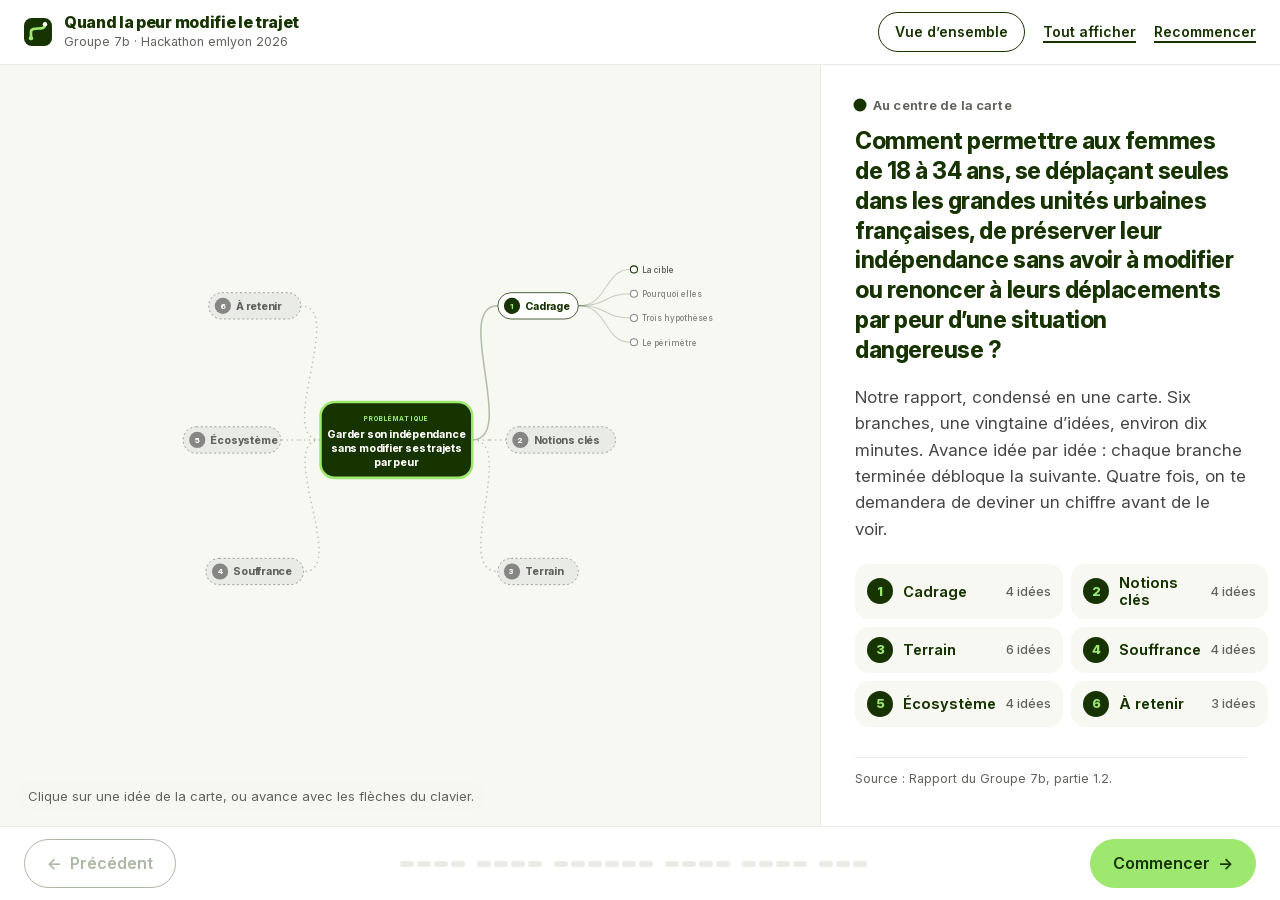
==== commit 7daf94d4: "Refonte du site en carte mentale interactive du rapport Remplace la landing page multi-pages par une" ====
--- a/index.html
+++ b/index.html
@@ -1,67 +1,51 @@
 <!doctype html>
 <html lang="fr">
 <head>
-  <meta charset="utf-8"><meta name="viewport" content="width=device-width, initial-scale=1">
+  <meta charset="utf-8">
+  <meta name="viewport" content="width=device-width, initial-scale=1">
   <title>Quand la peur modifie le trajet — Groupe 7b</title>
+  <meta name="description" content="Le rapport du Groupe 7b condensé en une carte mentale interactive : comment les femmes de 18 à 34 ans peuvent garder leur liberté de déplacement sans modifier leurs trajets par peur.">
   <link rel="icon" href="assets/favicon.svg" type="image/svg+xml">
-  <link rel="preload" href="assets/fonts/InterVariable.woff2" as="font" type="font/woff2" crossorigin>
-  <link rel="stylesheet" href="css/variables.css"><link rel="stylesheet" href="css/style.css">
-  <script src="data/questionnaire.js" defer></script><script src="data/public-data.js" defer></script><script src="data/content.js" defer></script>
-  <script src="js/charts.js" defer></script><script src="js/main.js" defer></script><script src="js/quiz.js" defer></script>
+  <link rel="stylesheet" href="css/variables.css">
+  <link rel="stylesheet" href="css/style.css">
+  <script src="data/carte.js" defer></script>
+  <script src="js/carte.js" defer></script>
 </head>
 <body>
-  <a class="skip-link" href="#contenu">Aller au contenu</a>
-  <header class="site-header"><div class="container header-inner">
-    <a class="brand" href="index.html" aria-label="Liberté de mouvement — accueil"><img class="brand-symbol" src="assets/favicon.svg" alt="" width="31" height="31"><span class="brand-name">LIBERTÉ DE MOUVEMENT<small>Une étude du Groupe 7b</small></span></a>
-    <button class="menu-toggle" type="button" aria-expanded="false" aria-controls="navigation">Menu +</button>
-    <nav class="site-nav" id="navigation" aria-label="Navigation principale"><a href="index.html" aria-current="page">Étude</a><a href="donnees.html">Données</a><a href="ecosysteme.html">Parcours & écosystème</a></nav>
-    <p class="header-signature">Hackathon emlyon<br>2026</p>
-  </div></header>
-  <main id="contenu">
-    <section class="hero" aria-labelledby="hero-title"><div class="container">
-      <div class="hero-topline"><p class="eyebrow">Mobilité & sentiment de sécurité</p><span class="read-time">3–5 min de lecture</span></div>
-      <div class="hero-grid">
-        <div><h1 id="hero-title">Quand la peur<br><span class="highlight">modifie</span><br>le trajet.</h1><p class="hero-intro">Rentrer seule. Changer de rue. Appeler un proche. Nous avons étudié comment le sentiment de vulnérabilité peut transformer un déplacement ordinaire.</p><div class="actions"><a class="button" href="#trajet">Découvrir l’étude <span class="arrow" aria-hidden="true">↓</span></a><a class="text-link" href="donnees.html">Explorer les données <span aria-hidden="true">↗</span></a></div></div>
-        <div class="map-shell"><div class="route-map"><div data-route-map="hero"></div><div class="map-caption"><span>Un trajet, plusieurs décisions</span><b>23:40</b></div><span class="route-tag tag-start">01 — Départ</span><span class="route-tag tag-malaise">02 — Rue peu fréquentée</span><span class="route-tag tag-detour">03 — Changer de chemin ?</span><div class="map-key"><span><i></i>Trajet adapté</span><span><i></i>Trajet prévu</span></div></div><div class="route-badge"><svg viewBox="0 0 24 24" fill="none" stroke="currentColor" stroke-width="1.7" aria-hidden="true"><path d="M3 21V11a5 5 0 0 1 5-5h8a5 5 0 0 0 5-5M17 2l4-1 1 4"/></svg>Le chemin le plus court<br>n’est pas toujours<br>celui que l’on prend.</div><p class="map-note">Illustration d’un parcours fictif, sans géolocalisation.</p></div>
-      </div>
-      <div class="hero-bottom"><span><strong>Notre cible d’étude</strong><br>Femmes de 18 à 34 ans, seules dans les grandes villes françaises.</span><span>Une enquête exploratoire pour comprendre les comportements et qualifier un besoin.</span></div>
-    </div></section>
+  <a class="skip-link" href="#panneau">Aller au contenu</a>
 
-    <section class="section section-white" id="trajet" aria-labelledby="story-title"><div class="container">
-      <div class="story-grid"><div class="story-visual"><p class="eyebrow">01 — Le moment où tout change</p><h2 id="story-title">Au début,<br>on voulait<br>juste rentrer.</h2><div class="route-map story-map"><div data-route-map="story"></div><div class="map-caption"><span>Un parcours illustratif</span><b>À pied</b></div><div class="map-key"><span><i></i>Le trajet se transforme</span></div></div><div class="story-readout"><span>Suivez le parcours</span><strong data-story-label>Départ</strong></div></div><div class="story-steps" data-story-steps></div></div>
-      <div class="perception reveal"><div><span class="perception-symbol">Le risque</span><h3>La sécurité objective</h3><p>Le risque réel qu’un incident se produise. Il ne peut pas se déduire du seul ressenti, ni de l’apparence d’un lieu.</p></div><div><span class="perception-symbol">La perception</span><h3>La sécurité ressentie</h3><p>La façon dont une personne perçoit une situation. Elle peut se sentir vulnérable avant qu’un danger soit clairement identifié.</p></div></div>
-    </div></section>
+  <header class="topbar">
+    <a class="brand" href="index.html">
+      <img src="assets/favicon.svg" alt="" width="28" height="28">
+      <span><strong>Quand la peur modifie le trajet</strong><small>Groupe 7b · Hackathon emlyon 2026</small></span>
+    </a>
+    <div class="topbar-actions">
+      <button type="button" class="pill-toggle" data-overview aria-pressed="false">Vue d’ensemble</button>
+      <button type="button" class="text-button" data-reveal-all>Tout afficher</button>
+      <button type="button" class="text-button" data-restart>Recommencer</button>
+    </div>
+  </header>
 
-    <section class="section dark" id="mecanique" aria-labelledby="chain-title"><div class="container">
-      <div class="section-head"><div><p class="eyebrow">02 — Une liberté qui se négocie</p><h2 id="chain-title">De petits ajustements.<br>De vraies contraintes.</h2></div><p>Un même déplacement peut passer d’un choix libre à une succession de compromis. Explorez les quatre étapes.</p></div>
-      <div class="chain-layout"><div class="chain-controls" data-chain-controls role="group" aria-label="Étapes de la mécanique des contraintes"></div><div class="chain-detail" id="chain-detail" data-chain-detail aria-live="polite" aria-atomic="true"></div></div>
-      <p class="chain-note">Une grille de lecture de notre étude, pas une progression systématique. Les formulations sont illustratives et les situations varient.</p>
-    </div></section>
+  <main class="app" data-app>
+    <section class="stage" aria-label="Carte mentale du rapport">
+      <svg class="map" data-map viewBox="0 0 1500 860" role="group" aria-label="Carte mentale : la problématique au centre, six branches autour"></svg>
+      <p class="stage-hint" data-hint>Clique sur une idée de la carte, ou avance avec les flèches du clavier.</p>
+    </section>
 
-    <section class="section" id="comportements" aria-labelledby="survey-title"><div class="container">
-      <div class="section-head"><div><p class="eyebrow">03 — Ce que disent les réponses</p><h2 id="survey-title">Le malaise ne reste<br>pas dans la tête.</h2></div><p>Il se traduit par des gestes concrets : accélérer, appeler, se rendre visible pour un proche ou changer de chemin.</p></div>
-      <div class="survey-intro"><strong class="sample-number" data-denominator>12</strong><div><h3>réponses au cœur de notre analyse.</h3><p>Femmes de 18 à 34 ans, parmi <span data-total>19</span> réponses au total. Un petit échantillon exploratoire, sans représentativité nationale.</p></div><a class="text-link" href="donnees.html#methodologie">Lire la méthode <span aria-hidden="true">↗</span></a></div>
-      <div class="chart-grid"><figure class="chart-card reveal"><span class="source-tag">Notre questionnaire</span><h3>Quand le trajet inquiète.</h3><div data-chart="situations" data-limit="5"></div><figcaption class="chart-caption"></figcaption></figure><figure class="chart-card reveal"><span class="source-tag">Notre questionnaire</span><h3>Alors, on s’adapte.</h3><div data-chart="reactions" data-limit="5"></div><figcaption class="chart-caption"></figcaption></figure></div>
-      <div class="metric-inline"><strong><span data-metric="avoidance.never">0</span> <em>/ <span data-denominator>12</span></em></strong><span>ont répondu « jamais » à la question sur l’évitement de certains déplacements. Les autres réponses : <span data-avoidance-summary>6 « rarement », 5 « parfois », 1 « souvent ».</span> <a href="donnees.html">Voir les résultats</a></span></div>
-    </div></section>
+    <nav class="chips" data-chips aria-label="Branches du rapport"></nav>
 
-    <section class="section" style="background:var(--color-linen-mist)" id="telephone" aria-labelledby="phone-title"><div class="container phone-layout">
-      <div class="phone-copy"><p class="eyebrow">04 — Un lien, avec ses limites</p><h2 id="phone-title">Le téléphone<br>dans la poche.<br>La confiance ?<br>Pas toujours.</h2><p>Un outil central pour appeler, écrire et partager sa position. Pourtant, <span data-metric="phoneSecurity.totally">3</span> réponses sur <span data-denominator>12</span> indiquent qu’il donne « totalement » un sentiment de sécurité.</p><div class="phone-tabs" data-phone-tabs role="group" aria-label="Explorer le rôle du téléphone"></div><div id="phone-detail" aria-live="polite" aria-atomic="true"><p class="phone-explanation" data-phone-explanation></p><div class="phone-metric" data-phone-metric></div></div><p class="source">Source : notre questionnaire, <span data-denominator>12</span> réponses du profil étudié. <a href="donnees.html">Explorer les limites</a></p></div>
-      <div class="phone-illustration" aria-hidden="true"><div class="phone-orbit"></div><div class="phone-device" data-state="connection"><div class="phone-island"></div><div class="phone-status"><span>23:47</span><i class="battery"></i></div><div class="phone-screen"><div class="phone-screen-icon" data-phone-icon></div><h3 data-phone-screen>Un proche,<br>à distance.</h3><p>Le lien peut rassurer.<br>L’aide reste parfois loin.</p><svg class="phone-screen-path" viewBox="0 0 150 60" fill="none" stroke="currentColor" stroke-width="2"><circle cx="12" cy="45" r="5"/><path d="M18 45h25q15 0 15-15V20q0-10 15-10h45" stroke-dasharray="4 5"/><circle cx="128" cy="10" r="5"/></svg></div><div class="phone-home-bar"></div></div><span class="phone-label">Être suivie ≠ être accompagnée</span></div>
-    </div></section>
+    <aside class="panel" id="panneau" tabindex="-1" data-panel></aside>
+    <p class="sr-only" aria-live="polite" data-live></p>
 
-    <section class="section dark" id="scenario" aria-labelledby="quiz-title"><div class="container quiz-layout">
-      <div class="quiz-intro"><p class="eyebrow">05 — À vous de parcourir</p><h2 id="quiz-title">Et vous,<br>qu’auriez-vous<br>envie de faire ?</h2><p>Trois moments d’un trajet fictif. Choisissez votre réaction spontanée, puis comparez-la aux comportements déclarés dans notre enquête.</p><span class="quiz-duration">◷ &nbsp; 30 à 60 secondes · sans score</span></div>
-      <div><div class="quiz-panel" data-quiz></div><p class="sr-only" aria-live="polite" aria-atomic="true" data-quiz-status></p></div>
-    </div></section>
+    <nav class="outline" data-outline aria-label="Sommaire de la carte" hidden></nav>
+  </main>
 
-    <section class="section section-white" id="besoin" aria-labelledby="need-title"><div class="container">
-      <div class="need-layout"><div><p class="eyebrow">06 — Le besoin derrière les gestes</p><h2 class="need-title" id="need-title">Garder le contrôle.<br>Et surtout,<br><em>garder le choix.</em></h2><p class="need-copy">Pouvoir se déplacer seule avec suffisamment de confiance et de capacité d’action pour ne pas devoir modifier ou abandonner son trajet. C’est le besoin que notre étude cherche à qualifier.</p></div><div class="need-stat"><strong class="big-metric"><span data-metric="reassurance.intervene">7</span><small> / <span data-denominator>12</span></small></strong><h3>seraient rassurées par la possibilité d’une intervention.</h3><p>« Savoir que quelqu’un pourrait intervenir si nécessaire » est l’option la plus citée dans le profil étudié.</p><p class="source">Notre questionnaire · plusieurs réponses possibles.</p></div></div>
-      <div class="friction-block reveal"><div class="friction-block-header"><h3>Entre « je suis mal à l’aise »<br>et « j’ai besoin d’aide ».</h3><p>Notre hypothèse : la réassurance dans ce moment d’incertitude reste une zone de friction. Les appuis existent, mais leur disponibilité et leur proximité varient.</p></div><div class="continuum" aria-label="Continuum illustratif du trajet"><div>Trajet ordinaire</div><div class="friction">Malaise</div><div class="friction">Vulnérabilité</div><div>Danger identifié</div><div>Alerte</div><div>Intervention</div></div><p class="friction-label">Zone étudiée : malaise, vulnérabilité et réassurance</p></div>
-      <div class="closing-links"><span>Qui peut rassurer, aider ou intervenir à chaque étape ?</span><a class="button" href="ecosysteme.html">Explorer le parcours & les acteurs <span class="arrow" aria-hidden="true">↗</span></a></div>
-    </div></section>
-    <noscript><div class="container section"><p>Activez JavaScript pour afficher les graphiques et explorer les interactions. Les textes présentent le sujet et les limites de l’étude.</p></div></noscript>
-  </main>
-  <footer class="site-footer"><div class="container"><div class="footer-inner"><a class="brand" href="index.html"><img class="brand-symbol" src="assets/favicon.svg" alt="" width="31" height="31"><span class="brand-name">LIBERTÉ DE MOUVEMENT<small>Quand la peur modifie le trajet</small></span></a><nav class="footer-links" aria-label="Liens complémentaires"><a href="donnees.html#methodologie">Méthodologie</a><a href="donnees.html#sources">Sources</a><a href="donnees.html#rapport">Le rapport</a></nav><p class="footer-credit">Hackathon emlyon — Groupe 7b<span>2026</span></p></div><div class="footer-bottom"><span>Comprendre les comportements. Qualifier le besoin.</span><span>Enquête exploratoire · aucun suivi des visiteurs</span></div></div></footer>
+  <footer class="guide" aria-label="Parcours guidé">
+    <button type="button" class="nav-button" data-prev><span aria-hidden="true">←</span> Précédent</button>
+    <div class="progress" data-progress role="img"></div>
+    <button type="button" class="nav-button primary" data-next>Suivant <span aria-hidden="true">→</span></button>
+  </footer>
+
+  <noscript><p class="noscript">Ce site a besoin de JavaScript pour afficher la carte. Le rapport complet reste disponible auprès du Groupe 7b.</p></noscript>
 </body>
 </html>
--- a/css/variables.css
+++ b/css/variables.css
@@ -4,7 +4,11 @@
   --color-spruce: #054d28;
   --color-linen-mist: #e2f6d5;
   --color-signal-blue: #0b4c72;
+  --color-alarm-red: #cb272f;
+  --color-alarm-soft: #fbeceb;
+  --color-signal-soft: #e5eef4;
   --color-charcoal: #454745;
+  --color-pebble: #868685;
   --color-obsidian: #0e0f0c;
   --color-slate: #5f635c;
   --color-fog: #e8ebe6;
--- a/css/style.css
+++ b/css/style.css
@@ -1,45 +1,373 @@
-@font-face{font-family:Inter;src:url('../assets/fonts/InterVariable.woff2') format('woff2');font-weight:100 900;font-style:normal;font-display:swap}
-*,*::before,*::after{box-sizing:border-box}
-html{scroll-behavior:smooth;scroll-padding-top:105px}
-body{margin:0;background:var(--color-canvas);color:var(--color-forest-ink);font-family:var(--font-inter);font-size:16px;line-height:1.6;-webkit-font-smoothing:antialiased}
-button,input,select{font:inherit}button,a{-webkit-tap-highlight-color:transparent}button{cursor:pointer}a{color:inherit;text-underline-offset:4px}button:disabled{cursor:default}
-svg{display:block;max-width:100%}img{max-width:100%}p,h1,h2,h3,h4,figure{margin:0}ul,ol{margin:0;padding:0}p+p{margin-top:16px}h1,h2,h3,h4{text-wrap:balance}p{ text-wrap:pretty}h1,h2{font-weight:850;letter-spacing:-.055em;line-height:1.02}h3{font-size:23px;letter-spacing:-.035em;line-height:1.2}small{font-size:13px}::selection{background:var(--color-lime-voltage);color:var(--color-forest-ink)}
-:focus-visible{outline:3px solid var(--color-signal-blue);outline-offset:5px}.dark :focus-visible,.route-map :focus-visible{outline-color:var(--color-lime-voltage)}
-[hidden]{display:none!important}.sr-only{position:absolute;width:1px;height:1px;padding:0;margin:-1px;overflow:hidden;clip:rect(0,0,0,0);white-space:nowrap;border:0}
-.skip-link{position:fixed;top:-100px;left:20px;padding:12px 20px;z-index:100;background:var(--color-lime-voltage);border-radius:30px}.skip-link:focus{top:12px}
-.container{width:min(var(--page-max-width),calc(100% - 96px));margin-inline:auto}.section{padding-block:var(--section-gap)}.section-white{background:white}.dark{background:var(--color-forest-ink);color:var(--color-paper)}.lime{background:var(--color-lime-voltage)}
-.eyebrow{font-size:11px;font-weight:700;text-transform:uppercase;letter-spacing:.14em;line-height:1.5;display:flex;align-items:center;gap:10px}.eyebrow::before{content:'';display:inline-block;width:7px;height:7px;background:currentColor;border-radius:50%;flex:none}
-.section-head{display:flex;align-items:flex-end;justify-content:space-between;gap:48px;margin-bottom:52px}.section-head h2{font-size:clamp(36px,4.3vw,64px);max-width:760px;margin-top:18px}.section-head>p{max-width:355px;color:var(--color-slate);font-size:16px}.dark .section-head>p{color:#d5e3c9}
-.button{border:1px solid var(--color-forest-ink);border-radius:var(--radius-buttons);background:var(--color-forest-ink);color:white;display:inline-flex;align-items:center;justify-content:center;gap:20px;min-height:52px;padding:13px 24px;text-decoration:none;font-size:14px;font-weight:600;transition:transform .2s,background .2s,box-shadow .2s;white-space:normal;line-height:1.5}
-.button:hover{transform:translateY(-2px);box-shadow:0 5px 0 rgb(22 51 0 / 12%)}.button .arrow{font-size:21px;line-height:1;color:var(--color-lime-voltage)}.button-outline{background:transparent;color:var(--color-forest-ink)}.button-outline .arrow{color:inherit}.dark .button,.lime .button{background:var(--color-lime-voltage);color:var(--color-forest-ink);border-color:var(--color-lime-voltage)}.dark .button .arrow{color:inherit}.dark .button-outline{background:transparent;color:white;border-color:#d5e3c9}
-.text-link{font-size:14px;font-weight:600;display:inline-flex;gap:14px;align-items:center}.text-link:hover{text-decoration-thickness:2px}.actions{display:flex;align-items:center;gap:24px;flex-wrap:wrap}
-.source{font-size:11px;line-height:1.65;color:var(--color-slate);margin-top:24px}.source a:hover{text-decoration-thickness:2px}.dark .source{color:#c9d8be}.source-tag{display:inline-flex;align-items:center;gap:6px;font-size:10px;text-transform:uppercase;letter-spacing:.08em;font-weight:650}.source-tag::before{content:'';width:6px;height:6px;border-radius:50%;background:var(--color-forest-ink)}.source-tag.national::before{background:var(--color-signal-blue)}
-.site-header{position:sticky;top:0;z-index:20;background:rgb(247 248 242 / 97%);border-bottom:1px solid rgb(22 51 0 / 12%)}.header-inner{min-height:84px;display:flex;align-items:center;justify-content:space-between;gap:32px}.brand{display:flex;align-items:center;gap:12px;text-decoration:none;line-height:1.1;flex-shrink:0}.brand-symbol{width:31px;height:31px}.brand-name{font-size:14px;font-weight:850;letter-spacing:-.045em}.brand-name small{display:block;font-size:10px;font-weight:500;letter-spacing:.01em;margin-top:5px;color:var(--color-slate)}
-.site-nav{display:flex;gap:4px;padding:5px;background:#eceee6;border-radius:50px}.site-nav a{padding:9px 20px;text-decoration:none;font-size:12px;font-weight:600;white-space:nowrap;border-radius:40px;transition:background .2s}.site-nav a:hover{background:#dde4d3}.site-nav a[aria-current=page]{background:var(--color-forest-ink);color:white}.header-signature{font-size:10px;color:var(--color-slate);line-height:1.5;text-align:right}.menu-toggle{display:none;border:1px solid var(--color-forest-ink);background:transparent;border-radius:30px;padding:8px 15px;min-height:44px}
-.hero{padding:76px 0 68px;overflow:hidden}.hero-topline{display:flex;justify-content:space-between;align-items:center;margin-bottom:40px}.read-time{font-size:11px;color:var(--color-slate);display:flex;gap:8px;align-items:center}.read-time::before{content:'◷';font-size:18px}.hero-grid{display:grid;grid-template-columns:1.15fr 1fr;gap:60px;align-items:center}.hero h1{font-size:clamp(60px,7.5vw,108px);max-width:670px;font-weight:900;line-height:.97}.hero h1 .highlight{position:relative;display:inline-block;z-index:0}.hero h1 .highlight::before{content:'';position:absolute;bottom:.015em;left:-.04em;right:-.055em;height:.32em;background:var(--color-lime-voltage);z-index:-1;transform:rotate(-1.5deg)}.hero-intro{font-size:17px;max-width:455px;color:var(--color-charcoal);margin-top:30px;margin-bottom:30px;line-height:1.65}.hero-bottom{border-top:1px solid #d4dacb;margin-top:60px;padding-top:24px;display:flex;justify-content:space-between;gap:28px;font-size:12px;color:var(--color-slate)}.hero-bottom strong{color:var(--color-forest-ink);font-weight:650}.hero-bottom span:last-child{max-width:380px;text-align:right}
-.map-shell{position:relative}.route-map{position:relative;border-radius:30px;overflow:hidden;aspect-ratio:1.02;background:var(--color-forest-ink);isolation:isolate}.route-map>svg{width:100%;height:100%}.map-caption{position:absolute;left:24px;right:24px;top:24px;display:flex;justify-content:space-between;font-size:10px;color:#c5d6b9;letter-spacing:.08em;text-transform:uppercase}.map-caption b{font-weight:550;color:var(--color-lime-voltage)}.map-key{position:absolute;left:24px;bottom:23px;display:flex;gap:20px;font-size:10px;color:#d1dfc8}.map-key span{display:flex;gap:7px;align-items:center}.map-key i{width:22px;height:0;border-top:2px solid var(--color-lime-voltage)}.map-key span:last-child i{border-top:2px dashed #81996a}.route-badge{position:absolute;right:-18px;bottom:55px;max-width:200px;background:var(--color-lime-voltage);padding:20px 23px;border-radius:20px;transform:rotate(-4deg);font-size:13px;font-weight:650;line-height:1.5}.route-badge svg{width:25px;margin-bottom:9px}.route-tag{position:absolute;border-radius:30px;padding:9px 14px;background:white;color:var(--color-forest-ink);font-size:10px;font-weight:650;box-shadow:0 3px 12px rgb(0 0 0 / 8%)}.tag-start{left:8%;bottom:24%}.tag-malaise{left:26%;top:38%}.tag-detour{right:8%;top:18%}.map-note{position:relative;margin-top:12px;padding-left:14px;font-size:10px;color:var(--color-slate)}.map-note::before{content:'↳';position:absolute;left:0}.route-marker{transition:cx .6s,cy .6s}.route-active{stroke-dasharray:650;stroke-dashoffset:0;transition:stroke-dashoffset .6s}
-.story-grid{display:grid;grid-template-columns:1fr .85fr;gap:110px;align-items:start}.story-visual{position:sticky;top:132px}.story-visual h2{font-size:clamp(38px,4vw,59px);margin:20px 0 28px}.story-map{aspect-ratio:1.3}.story-readout{display:flex;justify-content:space-between;align-items:center;padding:15px 4px;font-size:11px;color:var(--color-slate)}.story-readout strong{color:var(--color-forest-ink)}.story-steps{padding-top:95px}.story-step{padding:30px 0 54px;border-top:1px solid #cdd4c4;min-height:270px;scroll-margin-top:115px}.step-number{display:flex;align-items:center;gap:10px;font-size:11px;letter-spacing:.08em;margin-bottom:20px}.step-number i{font-style:normal;display:inline-grid;place-items:center;border:1px solid #b7c4aa;border-radius:50%;width:30px;height:30px}.story-step.is-active .step-number i{background:var(--color-forest-ink);color:var(--color-lime-voltage);border-color:var(--color-forest-ink)}.story-step h3{font-size:28px;max-width:340px;margin-bottom:15px}.story-step p{max-width:370px;font-size:15px;color:var(--color-slate)}
-.perception{margin-top:65px;display:grid;grid-template-columns:1fr 1fr;border:1px solid #cdd4c4;border-radius:24px;overflow:hidden}.perception>div{padding:36px 42px}.perception>div+div{background:var(--color-linen-mist);border-left:1px solid #cdd4c4}.perception h3{margin-top:12px;margin-bottom:12px;font-size:25px}.perception p{font-size:14px;color:var(--color-charcoal);max-width:470px}.perception-symbol{font-size:11px;letter-spacing:.06em;text-transform:uppercase}
-.chain-layout{display:grid;grid-template-columns:1.1fr .9fr;gap:80px}.chain-controls{display:grid;gap:0}.chain-button{display:flex;align-items:center;gap:24px;width:100%;padding:20px 0;border:0;border-bottom:1px solid #47622f;background:transparent;color:#a9bc99;text-align:left;transition:color .2s,padding .2s}.chain-button:first-child{border-top:1px solid #47622f}.chain-button span{font-size:clamp(26px,3.3vw,47px);font-weight:750;line-height:1.2;letter-spacing:-.04em}.chain-button small{font-size:11px;font-weight:500}.chain-button b{margin-left:auto;font-size:24px;font-weight:400}.chain-button[aria-pressed=true]{color:var(--color-lime-voltage);padding-left:18px}.chain-detail{align-self:center;background:#24430f;padding:42px;border-radius:28px;min-height:360px}.chain-detail .detail-index{font-size:12px;color:var(--color-lime-voltage);margin-bottom:34px}.chain-detail h3{font-size:29px;color:white;margin-bottom:18px}.chain-detail p{font-size:15px;color:#d8e5cf}.example-list{display:flex;flex-wrap:wrap;gap:8px;margin-top:27px;list-style:none}.example-list li{font-size:11px;padding:7px 12px;border:1px solid #607b49;border-radius:30px;color:#e2efdb}.chain-note{margin-top:30px;color:#c5d6b9;font-size:12px}
-.survey-intro{display:flex;align-items:center;gap:35px;margin-bottom:40px;padding:24px 0;border-top:1px solid #d5dacd;border-bottom:1px solid #d5dacd}.sample-number{font-size:88px;line-height:1;letter-spacing:-.07em;font-weight:850}.survey-intro h3{font-size:19px;margin-bottom:5px}.survey-intro p{font-size:12px;color:var(--color-slate);max-width:500px}.survey-intro>a{margin-left:auto;white-space:nowrap}.chart-grid{display:grid;grid-template-columns:1fr 1fr;gap:28px}.chart-card{padding:35px;background:white;border-radius:24px;border:1px solid #dce2d4}.chart-card h3{font-size:24px;margin:14px 0 28px}.bar-chart{display:grid;gap:17px}.bar-row{display:grid;grid-template-columns:1fr auto;gap:6px 14px;position:relative}.bar-label{font-size:12px;line-height:1.5}.bar-value{font-size:12px;font-weight:650;white-space:nowrap}.bar-value small{font-size:10px;font-weight:450;color:var(--color-slate)}.bar-track{grid-column:1/-1;height:9px;background:#edf0e7;border-radius:20px;overflow:hidden}.bar-fill{display:block;width:var(--bar-width);height:100%;background:var(--color-forest-ink);border-radius:20px;transition:width .4s}.bar-row:first-child .bar-fill{background:var(--color-lime-voltage)}.bar-row:first-child .bar-label{font-weight:650}.chart-caption{font-size:11px;color:var(--color-slate);margin-top:25px;line-height:1.65}.chart-caption p{margin-top:6px}.metric-inline{display:flex;gap:15px;align-items:center;border-top:1px solid #d5dacd;margin-top:35px;padding-top:25px;font-size:13px}.metric-inline strong{font-size:45px;font-weight:800;letter-spacing:-.06em;line-height:1;white-space:nowrap}.metric-inline span{max-width:400px}.metric-inline em{font-style:normal;font-size:23px}
-.phone-layout{display:grid;grid-template-columns:1fr .9fr;gap:110px;align-items:center}.phone-copy h2{font-size:clamp(37px,4.4vw,65px);margin-top:20px;margin-bottom:25px}.phone-copy>p{font-size:16px;max-width:445px;color:var(--color-charcoal)}.phone-tabs{display:flex;flex-wrap:wrap;gap:8px;margin-top:30px}.phone-tabs button{font-size:11px;min-height:43px;padding:10px 15px;border:1px solid #b8cba5;border-radius:25px;background:transparent;color:var(--color-forest-ink)}.phone-tabs button[aria-pressed=true]{background:var(--color-forest-ink);color:white;border-color:var(--color-forest-ink)}.phone-explanation{margin-top:25px;font-size:14px;max-width:445px;min-height:98px;color:var(--color-charcoal)}.phone-metric{margin-top:24px;display:flex;align-items:center;gap:15px}.phone-metric strong{font-size:52px;letter-spacing:-.06em;line-height:1}.phone-metric strong small{font-size:24px;font-weight:550}.phone-metric>span{font-size:12px;max-width:205px;line-height:1.5}.phone-illustration{display:grid;place-items:center;position:relative;min-height:475px}.phone-orbit{position:absolute;width:410px;height:410px;border:1px solid #acc595;border-radius:50%}.phone-orbit::after{content:'';position:absolute;inset:35px;border:1px solid #acc595;border-radius:50%}.phone-device{position:relative;width:229px;height:438px;border:7px solid var(--color-forest-ink);border-radius:40px;background:#e2f6d5;transform:rotate(6deg);box-shadow:16px 18px 0 rgb(22 51 0 / 8%);overflow:hidden}.phone-island{width:74px;height:17px;background:var(--color-forest-ink);border-radius:0 0 13px 13px;margin:auto}.phone-status{display:flex;justify-content:space-between;padding:12px 18px;font-size:11px;font-weight:650}.battery{width:18px;height:9px;border:1.5px solid var(--color-forest-ink);border-radius:2px;position:relative}.battery::before{content:'';position:absolute;inset:1px;background:var(--color-forest-ink)}.battery::after{content:'';position:absolute;right:-4px;top:1px;width:2px;height:4px;background:var(--color-forest-ink)}.phone-device[data-state=battery] .battery::before{right:80%;background:#7b390c}.phone-screen{padding:34px 18px;text-align:center}.phone-screen-icon{width:55px;height:55px;margin:auto;background:var(--color-forest-ink);color:var(--color-lime-voltage);border-radius:50%;display:grid;place-items:center}.phone-screen-icon svg{width:25px;height:25px}.phone-screen h3{font-size:28px;line-height:1.1;letter-spacing:-.05em;margin-top:24px}.phone-screen>p{font-size:11px;margin-top:12px;color:var(--color-slate)}.phone-screen-path{margin:28px auto 0;width:125px;opacity:.6}.phone-home-bar{position:absolute;bottom:12px;height:4px;width:65px;background:var(--color-forest-ink);border-radius:10px;left:50%;transform:translateX(-50%)}.phone-label{position:absolute;bottom:38px;left:18px;background:var(--color-forest-ink);color:var(--color-lime-voltage);border-radius:30px;padding:10px 18px;font-size:11px;transform:rotate(-6deg)}
-.quiz-layout{display:grid;grid-template-columns:.75fr 1.25fr;gap:90px;align-items:start}.quiz-intro h2{font-size:clamp(38px,4.2vw,61px);margin:20px 0 25px}.quiz-intro p{color:#d5e3c9;font-size:15px;max-width:325px}.quiz-duration{margin-top:30px;display:flex;gap:10px;align-items:center;font-size:11px;color:var(--color-lime-voltage)}.quiz-panel{background:var(--color-lime-voltage);color:var(--color-forest-ink);border-radius:30px;padding:38px;min-height:435px;position:relative}.quiz-top{display:flex;align-items:center;justify-content:space-between;font-size:11px;font-weight:600}.quiz-progress{display:flex;gap:5px}.quiz-progress i{display:block;width:29px;height:4px;border-radius:10px;background:#73bd50}.quiz-progress i.active{background:var(--color-forest-ink)}.quiz-panel h3{font-size:30px;margin:28px 0 14px;max-width:480px}.quiz-description{font-size:14px;line-height:1.6;max-width:475px}.quiz-options{display:grid;grid-template-columns:1fr 1fr;gap:10px;margin-top:24px}.quiz-option{display:flex;align-items:center;gap:12px;border:1px solid #5b9a39;border-radius:14px;background:transparent;padding:13px 14px;min-height:60px;color:var(--color-forest-ink);text-align:left;font-size:12px;line-height:1.45}.quiz-option:hover{background:#b6f596}.quiz-option[aria-pressed=true]{background:var(--color-forest-ink);color:white;border-color:var(--color-forest-ink)}.quiz-option .option-circle{width:16px;height:16px;border-radius:50%;border:1px solid currentColor;flex:none}.quiz-option[aria-pressed=true] .option-circle{box-shadow:inset 0 0 0 4px var(--color-forest-ink);background:var(--color-lime-voltage)}.quiz-footer{margin-top:25px;display:flex;justify-content:space-between;align-items:center;gap:15px}.quiz-footer .button{background:var(--color-forest-ink);color:white;border-color:var(--color-forest-ink);min-height:44px;font-size:12px;padding:10px 18px}.quiz-footer .button .arrow{color:var(--color-lime-voltage)}.quiz-footer .button:disabled{opacity:.5;transform:none;box-shadow:none}.quiz-back{background:transparent;border:0;padding:10px 0;text-decoration:underline;text-underline-offset:4px;font-size:12px;color:var(--color-forest-ink);min-height:44px}.quiz-results{list-style:none;display:grid;gap:12px;margin-top:22px}.quiz-results li{display:flex;align-items:center;gap:20px;padding:14px 0;border-top:1px solid #6eae4b}.quiz-results strong{font-size:29px;letter-spacing:-.045em;white-space:nowrap}.quiz-results span{font-size:12px}.quiz-result-note{font-size:12px;margin-top:20px}.quiz-panel .source{color:#2d4f18;margin-top:18px}.quiz-question-note{margin-top:20px;font-size:10px;color:#395d24}
-.need-layout{display:grid;grid-template-columns:1.2fr .8fr;gap:90px;align-items:center}.need-title{font-size:clamp(40px,5vw,75px);margin-top:22px;max-width:730px}.need-title em{font-style:normal;background:var(--color-lime-voltage);padding-inline:7px;box-decoration-break:clone;-webkit-box-decoration-break:clone}.need-copy{margin-top:30px;font-size:16px;max-width:565px;color:var(--color-charcoal)}.big-metric{font-weight:850;font-size:clamp(100px,13vw,184px);line-height:1;letter-spacing:-.08em}.big-metric small{font-size:.32em;font-weight:550;letter-spacing:-.06em}.need-stat{border-left:1px solid #cdd4c4;padding-left:50px}.need-stat h3{font-size:22px;max-width:285px;margin-top:22px}.need-stat>p{font-size:12px;color:var(--color-slate);margin-top:16px;max-width:285px}.friction-block{margin-top:85px;padding:42px;background:var(--color-linen-mist);border-radius:28px}.friction-block-header{display:flex;align-items:flex-start;justify-content:space-between;gap:40px;margin-bottom:35px}.friction-block h3{font-size:29px;max-width:475px}.friction-block p{font-size:13px;color:var(--color-charcoal);max-width:400px}.continuum{display:grid;grid-template-columns:repeat(6,1fr);position:relative;gap:0}.continuum::before{content:'';position:absolute;left:8%;right:8%;top:11px;height:2px;background:#a8c596}.continuum>div{position:relative;text-align:center;font-size:11px;font-weight:600;padding-top:30px}.continuum>div::before{content:'';position:absolute;top:4px;left:calc(50% - 7px);width:15px;height:15px;background:var(--color-linen-mist);border:2px solid #6d8c58;border-radius:50%}.continuum>div.friction::before{background:var(--color-forest-ink);border-color:var(--color-forest-ink);box-shadow:0 0 0 7px var(--color-lime-voltage)}.friction-label{margin-top:24px;font-size:10px;font-weight:650;letter-spacing:.05em;text-transform:uppercase;color:var(--color-spruce)}.closing-links{display:flex;justify-content:space-between;gap:25px;align-items:center;margin-top:40px;font-size:14px}
-.site-footer{padding:38px 0;background:var(--color-forest-ink);color:#d5e3c9}.footer-inner{display:flex;align-items:center;justify-content:space-between;gap:30px}.footer-inner .brand-name{color:white}.footer-inner .brand-name small{color:#c5d6b9}.footer-links{display:flex;gap:25px;flex-wrap:wrap;font-size:11px}.footer-credit{text-align:right;font-size:10px}.footer-credit span{display:block;color:#b7cba7}.footer-bottom{margin-top:30px;padding-top:20px;border-top:1px solid #435f2c;display:flex;justify-content:space-between;gap:30px;font-size:10px;color:#bdcfaf}
-.page-hero{padding:65px 0 50px}.page-hero h1{font-size:clamp(48px,6.7vw,90px);max-width:950px;margin-top:22px}.page-hero p{max-width:655px;margin-top:23px;font-size:17px;color:var(--color-charcoal)}.page-number{font-size:11px;color:var(--color-slate)}.page-hero-line{display:flex;justify-content:space-between;align-items:center;gap:20px}.cohort-toolbar{display:flex;justify-content:space-between;align-items:center;gap:25px;border-top:1px solid #d0d9c7;border-bottom:1px solid #d0d9c7;padding:23px 0;margin-top:35px}.segmented{display:flex;border:1px solid #bccbab;border-radius:40px;padding:5px;gap:4px;flex-wrap:wrap}.segmented button{border:0;border-radius:30px;padding:10px 18px;background:transparent;color:var(--color-forest-ink);font-size:12px;min-height:43px}.segmented button[aria-pressed=true]{background:var(--color-forest-ink);color:white}.cohort-info{font-size:12px;color:var(--color-slate)}.cohort-info strong{color:var(--color-forest-ink)}
-.data-section{padding-top:25px;padding-bottom:80px}.data-explorer{display:grid;grid-template-columns:270px 1fr;gap:35px;align-items:start}.chart-family-controls{display:grid;gap:8px}.chart-family-button{border:1px solid #d0d9c7;border-radius:14px;background:transparent;display:flex;justify-content:space-between;align-items:center;padding:18px 20px;text-align:left;min-height:62px;font-size:13px;color:var(--color-forest-ink)}.chart-family-button small{font-size:10px;color:var(--color-slate)}.chart-family-button[aria-pressed=true]{background:var(--color-lime-voltage);border-color:var(--color-lime-voltage);font-weight:650}.data-explorer-note{font-size:12px;line-height:1.7;color:var(--color-slate);margin-top:25px}.explorer-chart{background:white;padding:40px;border:1px solid #dce2d4;border-radius:24px;min-height:550px}.explorer-chart h2{font-size:32px;margin:15px 0 16px;letter-spacing:-.04em}.question-wording{font-size:13px;color:var(--color-slate);margin-bottom:28px;max-width:600px}.explorer-chart .bar-chart{gap:20px}.explorer-chart .bar-track{height:12px}.explorer-chart .bar-label{font-size:14px}.explorer-chart .bar-value{font-size:14px}.chart-as-table{margin-top:25px;font-size:12px;color:var(--color-slate)}.chart-as-table summary{cursor:pointer;text-decoration:underline;text-underline-offset:4px}.chart-as-table table{width:100%;margin-top:15px;border-collapse:collapse;color:var(--color-forest-ink);text-align:left}.chart-as-table th,.chart-as-table td{padding:8px 5px;border-bottom:1px solid #dce2d4}.chart-as-table td:last-child,.chart-as-table th:last-child{text-align:right}.data-supplement{margin-top:48px}.small-chart-grid{display:grid;grid-template-columns:repeat(3,1fr);gap:20px}.small-chart-grid .chart-card{padding:28px}.small-chart-grid h3{font-size:21px}.freedom-axis{font-size:10px;color:var(--color-slate);display:flex;justify-content:space-between;gap:12px;margin-top:18px}
-.national-grid{display:grid;grid-template-columns:1fr 1fr;gap:35px}.national-card{background:#24430f;border:1px solid #42642c;border-radius:26px;padding:38px}.national-card h3{font-size:26px;margin-top:18px;max-width:430px}.national-comparison{display:grid;gap:23px;margin-top:35px}.national-row{display:flex;align-items:center;gap:22px;font-size:12px}.national-row strong{font-size:54px;line-height:1;letter-spacing:-.05em;width:115px;flex:none}.national-row strong small{font-size:24px}.national-row>div{flex:1}.national-row .national-track{height:9px;margin-top:8px;border-radius:15px;background:#3a5927;overflow:hidden}.national-track i{height:100%;display:block;width:var(--bar-width);background:var(--color-lime-voltage);border-radius:15px}.national-row:last-child .national-track i{background:#a4bf8e}.national-note{font-size:11px;color:#c9d8be;margin-top:28px}.recorded-stat{display:grid;grid-template-columns:.8fr 1.2fr;gap:60px;align-items:center;margin-top:55px;padding-top:45px;border-top:1px solid #42642c}.recorded-stat strong{font-size:82px;line-height:1;font-weight:850;letter-spacing:-.065em;color:var(--color-lime-voltage)}.recorded-stat h3{font-size:23px;max-width:620px}.recorded-stat p{font-size:13px;color:#d5e3c9;max-width:600px;margin-top:15px}
-.method-layout{display:grid;grid-template-columns:.65fr 1.35fr;gap:75px}.method-layout h2{font-size:46px;margin-top:20px}.method-details{display:grid;gap:0}.method-details details{border-top:1px solid #cdd4c4;padding:22px 0}.method-details details:last-child{border-bottom:1px solid #cdd4c4}.method-details summary{list-style:none;cursor:pointer;font-size:17px;font-weight:650;display:flex;align-items:center;justify-content:space-between;gap:20px}.method-details summary::-webkit-details-marker{display:none}.method-details summary::after{content:'+';font-size:23px;font-weight:400}.method-details details[open] summary::after{content:'−'}.method-details details>div{font-size:13px;line-height:1.8;padding-top:18px;color:var(--color-charcoal)}.method-details ul{padding-left:18px}.method-details li+li{margin-top:8px}.bibliography{margin-top:65px}.bibliography h3{font-size:28px;margin-bottom:26px}.source-list{display:grid;grid-template-columns:1fr 1fr;gap:24px 40px;list-style:none}.source-list li{border-top:1px solid #d5dacd;padding-top:16px;font-size:12px;color:var(--color-slate)}.source-list a{font-size:13px;font-weight:600;color:var(--color-forest-ink)}.source-list p{margin-top:7px}.report-section{margin-top:55px;padding:27px 32px;border-radius:20px;background:var(--color-linen-mist);display:flex;justify-content:space-between;gap:30px;align-items:center}.report-section h3{font-size:20px}.report-section p{font-size:12px;color:var(--color-charcoal);margin-top:8px}
-.journey-list{display:grid;grid-template-columns:repeat(3,1fr);gap:30px;list-style:none;margin-top:45px;counter-reset:journey}.journey-card{padding:30px;border:1px solid #cdd4c4;border-radius:20px;counter-increment:journey;background:white}.journey-card.is-friction{background:var(--color-linen-mist);border-color:#aec99a}.journey-card .journey-index{display:flex;justify-content:space-between;align-items:center;margin-bottom:28px;font-size:12px}.journey-card .journey-index::before{content:'0' counter(journey);font-weight:600}.journey-card .journey-index span{font-size:10px;color:var(--color-slate)}.journey-card h3{font-size:29px;margin-bottom:15px}.journey-card p{font-size:13px;color:var(--color-slate)}.journey-need{margin-top:23px;padding-top:16px;border-top:1px solid #d7dfd0;font-size:12px;font-weight:600}
-.ecosystem-layout{display:grid;grid-template-columns:1.05fr .95fr;gap:70px;align-items:center}.actor-map{position:relative;aspect-ratio:1;max-width:530px;margin-inline:auto;width:100%}.actor-orbit{position:absolute;border:1px solid #567443;border-radius:50%;pointer-events:none}.actor-orbit.orbit-one{inset:30%}.actor-orbit.orbit-two{inset:16%}.actor-orbit.orbit-three{inset:3%}.actor-center{position:absolute;inset:37%;border-radius:50%;background:var(--color-lime-voltage);color:var(--color-forest-ink);display:flex;align-items:center;justify-content:center;text-align:center;font-weight:750;font-size:14px;line-height:1.35;padding:10px}.actor-center svg{width:30px;margin:auto}.actor-center span{display:block;margin-top:8px}.actor-node{position:absolute;z-index:1;display:flex;flex-direction:column;align-items:center;gap:8px;border:1px solid #749360;background:var(--color-forest-ink);color:#e6f1dd;border-radius:17px;padding:14px 15px;min-width:128px;font-size:11px;line-height:1.5;transition:background .2s,color .2s}.actor-node svg{width:24px;height:24px}.actor-node[aria-pressed=true]{background:var(--color-lime-voltage);color:var(--color-forest-ink);border-color:var(--color-lime-voltage)}.actor-node[data-actor=close]{left:calc(50% - 64px);top:9%}.actor-node[data-actor=local]{right:0;top:calc(50% - 43px)}.actor-node[data-actor=environment]{left:0;top:calc(50% - 43px)}.actor-node[data-actor=intervention]{left:calc(50% - 64px);bottom:4%}.actor-detail{background:#24430f;border-radius:26px;padding:40px;min-height:340px}.actor-detail h3{font-size:35px;margin-top:22px;margin-bottom:18px}.actor-detail .actor-role{font-size:17px;margin-bottom:18px;color:white}.actor-detail .actor-limit{font-size:13px;color:#d5e3c9}.actor-examples{margin-top:25px;font-size:11px;color:var(--color-lime-voltage)}.ecosystem-caution{margin-top:35px;font-size:12px;color:#c5d6b9;max-width:800px}
-.alternative-filter{display:flex;gap:8px;flex-wrap:wrap;margin-bottom:30px}.alternative-filter button{border:1px solid #b6c4a9;background:transparent;padding:10px 18px;border-radius:30px;font-size:12px;min-height:44px;color:var(--color-forest-ink)}.alternative-filter button[aria-pressed=true]{background:var(--color-forest-ink);color:white;border-color:var(--color-forest-ink)}.alternatives-grid{display:grid;grid-template-columns:1fr 1fr;gap:20px}.alternative-card{border-top:1px solid #b9c7ad;padding:28px 0 25px}.alternative-title{display:flex;justify-content:space-between;gap:20px;align-items:start}.alternative-card .alt-family{font-size:10px;text-transform:uppercase;letter-spacing:.1em;color:var(--color-slate);margin-bottom:13px}.alternative-card h3{font-size:27px}.alternative-title>span{font-size:10px;background:var(--color-linen-mist);padding:5px 10px;border-radius:30px;white-space:nowrap}.alternative-card .alt-role{font-size:14px;margin-top:18px;color:var(--color-charcoal);max-width:510px}.alt-limit{font-size:12px;line-height:1.7;color:var(--color-slate);margin-top:15px;max-width:510px}.alt-limit strong{color:var(--color-forest-ink)}.alternative-card .source{margin-top:18px}.alternative-status{font-size:11px;color:var(--color-slate);margin-bottom:22px}
-.metric-inline strong span{font-size:inherit;max-width:none}
-.chart-family-button[aria-pressed=true] small,.lime .section-head>p{color:var(--color-forest-ink)}
-.page-hero .eyebrow{font-size:11px;margin-top:0;color:var(--color-forest-ink)}.page-hero .cohort-info{font-size:12px;margin-top:0}
-.reveal{transition:opacity .5s,transform .5s}.reveal.will-reveal{opacity:0;transform:translateY(22px)}.reveal.is-visible{opacity:1;transform:none}
-@media(min-width:1600px){.hero{padding-top:90px}.hero-grid{gap:90px}}
-@media(max-width:1100px){.container{width:calc(100% - 64px)}.header-signature{display:none}.hero-grid{gap:32px;grid-template-columns:1.1fr 1fr}.hero h1{font-size:clamp(61px,8vw,90px)}.hero-intro{font-size:15px}.hero .actions{gap:16px}.hero .button{font-size:12px;padding-inline:20px}.route-badge{right:-10px;bottom:34px;padding:16px;max-width:168px;font-size:11px}.route-tag{font-size:9px;padding:8px 11px}.story-grid{gap:60px}.phone-layout{gap:65px}.quiz-layout{gap:55px}.quiz-panel{padding:30px}.quiz-options{gap:8px}.quiz-option{font-size:11px;padding:12px}.need-layout{gap:50px}.need-stat{padding-left:35px}.phone-orbit{width:350px;height:350px}.data-explorer{grid-template-columns:220px 1fr;gap:25px}.explorer-chart{padding:30px}.small-chart-grid .chart-card{padding:23px}.ecosystem-layout{gap:45px}.actor-node{min-width:110px;padding:12px;font-size:10px}.actor-node[data-actor=close],.actor-node[data-actor=intervention]{left:calc(50% - 55px)}.actor-detail{padding:30px}.actor-detail h3{font-size:30px}.chain-layout{gap:50px}}
-@media(max-width:800px){.container{width:calc(100% - 48px)}.header-inner{min-height:74px;gap:20px}.site-nav a{padding:8px 13px;font-size:11px}.hero{padding-top:48px}.hero-topline{margin-bottom:30px}.hero-grid{gap:30px}.hero h1{font-size:clamp(46px,7.8vw,63px)}.hero-intro{font-size:14px;margin-top:23px}.hero .actions{align-items:flex-start;flex-direction:column;gap:14px}.hero .text-link{font-size:12px}.route-map{border-radius:23px;aspect-ratio:.9}.map-caption{left:17px;right:17px;top:18px;font-size:8px}.map-key{left:17px;bottom:18px;gap:12px;font-size:8px}.route-tag{font-size:8px;padding:7px 9px}.route-badge{max-width:145px;font-size:10px;right:-8px;bottom:45px;padding:12px;border-radius:15px}.route-badge svg{width:21px;margin-bottom:5px}.map-note{font-size:9px}.hero-bottom{margin-top:42px;font-size:10px}.section-head{gap:30px;margin-bottom:35px}.section-head>p{font-size:14px;max-width:290px}.section-head h2{font-size:40px}.story-grid{gap:45px;grid-template-columns:1fr 1fr}.story-visual{top:100px}.story-visual h2{font-size:35px}.story-map{aspect-ratio:1.1}.story-steps{padding-top:70px}.story-step{min-height:290px;padding-bottom:45px}.story-step h3{font-size:24px}.story-step p{font-size:14px}.perception>div{padding:28px}.perception h3{font-size:21px}.perception p{font-size:12px}.chain-layout{gap:30px;grid-template-columns:1fr 1fr}.chain-button{gap:15px}.chain-button span{font-size:30px}.chain-detail{padding:30px;min-height:350px}.chain-detail h3{font-size:25px}.chain-detail p{font-size:13px}.chart-card{padding:27px}.chart-card h3{font-size:21px}.survey-intro{gap:25px}.sample-number{font-size:75px}.survey-intro>a{font-size:11px}.metric-inline strong{font-size:35px}.phone-layout{gap:35px;grid-template-columns:1fr .8fr}.phone-orbit{width:275px;height:275px}.phone-illustration{min-height:435px}.phone-device{width:205px;height:395px}.phone-copy h2{font-size:40px}.phone-copy>p{font-size:14px}.phone-tabs{gap:6px}.phone-tabs button{padding:9px 13px;font-size:10px}.phone-explanation{font-size:13px}.phone-label{left:-10px;bottom:25px;font-size:10px}.quiz-layout{grid-template-columns:1fr;gap:35px}.quiz-intro{display:grid;grid-template-columns:1fr 1fr;gap:0 35px}.quiz-intro .eyebrow{grid-column:1/-1}.quiz-intro h2{font-size:46px;grid-row:2/4;max-width:330px}.quiz-intro p{margin-top:20px;max-width:300px}.quiz-duration{margin-top:20px}.quiz-panel{padding:35px}.quiz-option{font-size:13px}.need-layout{gap:35px}.need-title{font-size:45px}.need-stat{padding-left:30px}.big-metric{font-size:110px}.need-stat h3{font-size:19px}.need-copy{font-size:14px}.friction-block{padding:32px;margin-top:65px}.friction-block-header{gap:25px}.friction-block h3{font-size:26px}.friction-block p{font-size:12px}.footer-inner{flex-wrap:wrap}.footer-links{font-size:10px;gap:16px}.footer-credit{font-size:9px}.cohort-toolbar{align-items:flex-start;flex-direction:column;gap:15px}.data-explorer{grid-template-columns:1fr;gap:25px}.chart-family-controls{grid-template-columns:repeat(4,1fr)}.chart-family-button{padding:12px;font-size:11px;min-height:64px;gap:8px}.chart-family-button small{display:none}.data-explorer-note{margin-top:15px;max-width:600px;font-size:11px}.explorer-chart{min-height:520px}.small-chart-grid{gap:15px}.small-chart-grid .chart-card{padding:20px}.small-chart-grid h3{font-size:18px}.small-chart-grid .bar-label{font-size:10px}.small-chart-grid .bar-value{font-size:11px}.national-grid{gap:20px}.national-card{padding:28px}.national-card h3{font-size:23px}.national-row{gap:12px}.national-row strong{font-size:45px;width:90px}.recorded-stat{gap:30px}.recorded-stat strong{font-size:68px}.method-layout{gap:40px;grid-template-columns:.6fr 1fr}.method-layout h2{font-size:38px}.method-details summary{font-size:15px}.method-details details>div{font-size:12px}.journey-list{gap:20px;grid-template-columns:1fr 1fr}.journey-card h3{font-size:25px}.ecosystem-layout{grid-template-columns:1fr;gap:35px}.actor-map{max-width:470px}.actor-center{font-size:13px}.actor-node{min-width:130px;padding:14px;font-size:11px}.actor-node[data-actor=close],.actor-node[data-actor=intervention]{left:calc(50% - 65px)}.actor-detail{min-height:260px;padding:35px}.alternatives-grid{gap:30px}.alternative-card h3{font-size:24px}.alternative-title>span{font-size:9px}.alternative-title{gap:10px}.alternative-card .alt-role{font-size:13px}}
-@media(max-width:600px){html{scroll-padding-top:90px}.container{width:calc(100% - 40px)}.header-inner{min-height:70px}.brand-name{font-size:13px}.brand-name small{font-size:9px}.brand-symbol{width:28px;height:28px}.menu-toggle{display:block;font-size:11px}.site-nav{display:none;position:absolute;top:70px;left:20px;right:20px;border:1px solid #d0d9c7;border-radius:18px;padding:10px;background:var(--color-canvas);box-shadow:0 12px 20px rgb(22 51 0 / 10%)}.site-nav.is-open{display:grid;gap:5px}.site-nav a{padding:14px 16px;font-size:13px;white-space:normal;border-radius:12px}.hero{padding-top:34px;padding-bottom:34px}.hero-topline{margin-bottom:30px;gap:15px;align-items:flex-start}.eyebrow{font-size:9px;letter-spacing:.12em;gap:8px}.eyebrow::before{width:6px;height:6px}.read-time{font-size:9px;white-space:nowrap;gap:5px}.read-time::before{font-size:15px}.hero-grid{grid-template-columns:1fr;gap:42px}.hero h1{font-size:clamp(55px,13.5vw,77px);max-width:430px;line-height:1.02}.hero-intro{font-size:15px;max-width:390px;margin-top:25px;margin-bottom:25px}.hero .actions{flex-direction:row;align-items:center;gap:20px}.hero .button{min-height:48px;padding:12px 18px;font-size:11px;gap:15px}.hero .text-link{font-size:11px;gap:8px}.route-map{aspect-ratio:1.15;border-radius:24px}.map-caption{font-size:9px;left:20px;right:20px;top:20px}.map-key{font-size:9px;left:20px;bottom:20px;gap:18px}.route-tag{font-size:9px;padding:8px 11px}.route-badge{bottom:34px;right:-5px;max-width:150px;font-size:10px;padding:14px}.map-note{font-size:9px;margin-top:12px}.hero-bottom{margin-top:32px;padding-top:22px;gap:15px;flex-direction:column;font-size:11px}.hero-bottom span:last-child{text-align:left;max-width:350px}.section{padding-block:68px}.section-head{flex-direction:column;align-items:flex-start;gap:20px;margin-bottom:32px}.section-head h2{font-size:clamp(35px,9vw,45px);margin-top:16px}.section-head>p{font-size:14px;max-width:420px}.story-grid{grid-template-columns:1fr;gap:30px}.story-visual{position:relative;top:auto}.story-visual h2{font-size:39px;margin-top:15px;margin-bottom:24px;max-width:400px}.story-map{display:none}.story-readout{display:none}.story-steps{padding-top:0;border-left:1px solid #bbc8ae;margin-left:15px}.story-step{min-height:0;padding:24px 0 27px 28px;border-top:0;position:relative}.story-step::before{position:absolute;content:'';width:11px;height:11px;border:2px solid var(--color-forest-ink);background:var(--color-canvas);border-radius:50%;left:-6px;top:34px}.story-step.is-active::before{background:var(--color-lime-voltage)}.step-number{margin-bottom:13px;font-size:10px}.step-number i{width:26px;height:26px}.story-step h3{font-size:25px;max-width:330px}.story-step p{font-size:14px}.perception{grid-template-columns:1fr;margin-top:30px;border-radius:20px}.perception>div{padding:26px}.perception>div+div{border-left:0;border-top:1px solid #cdd4c4}.perception h3{font-size:23px}.perception p{font-size:13px}.chain-layout{grid-template-columns:1fr;gap:25px}.chain-button{padding:17px 0;gap:20px}.chain-button span{font-size:32px}.chain-button[aria-pressed=true]{padding-left:12px}.chain-detail{padding:30px;min-height:300px;border-radius:22px}.chain-detail .detail-index{margin-bottom:23px}.chain-detail h3{font-size:27px}.chain-detail p{font-size:14px}.example-list{margin-top:22px}.example-list li{font-size:10px}.chain-note{font-size:11px}.survey-intro{align-items:center;flex-wrap:wrap;gap:18px;margin-bottom:25px;padding:22px 0}.sample-number{font-size:75px}.survey-intro>div{flex:1;min-width:200px}.survey-intro h3{font-size:18px}.survey-intro p{font-size:11px}.survey-intro>a{margin-left:0;font-size:12px}.chart-grid{grid-template-columns:1fr;gap:18px}.chart-card{padding:28px 24px;border-radius:20px}.chart-card h3{font-size:25px}.bar-label{font-size:12px}.bar-value{font-size:12px}.bar-chart{gap:18px}.chart-caption{font-size:10px}.metric-inline{align-items:flex-start;margin-top:26px;padding-top:23px;gap:16px}.metric-inline strong{font-size:37px}.metric-inline span{font-size:12px}.phone-layout{grid-template-columns:1fr;gap:30px}.phone-copy h2{font-size:43px;max-width:380px;margin-top:16px}.phone-copy>p{font-size:15px}.phone-explanation{min-height:0;font-size:14px}.phone-tabs button{font-size:11px}.phone-metric strong{font-size:50px}.phone-illustration{min-height:450px}.phone-orbit{width:320px;height:320px}.phone-device{width:217px;height:418px}.phone-label{left:10px;bottom:30px;font-size:11px}.quiz-intro{display:block}.quiz-intro h2{font-size:43px;max-width:400px;margin-bottom:20px}.quiz-intro p{max-width:400px;font-size:14px;margin-top:0}.quiz-duration{margin-top:22px}.quiz-layout{gap:30px}.quiz-panel{padding:26px 22px;border-radius:23px;min-height:435px}.quiz-panel h3{font-size:29px;margin-top:25px}.quiz-description{font-size:13px}.quiz-options{grid-template-columns:1fr;gap:8px;margin-top:22px}.quiz-option{min-height:49px;padding:12px 14px;font-size:12px;border-radius:12px}.quiz-footer{margin-top:20px}.quiz-question-note{font-size:9px;margin-top:18px}.quiz-results li{gap:17px}.quiz-results strong{font-size:29px}.quiz-results span{font-size:11px}.quiz-result-note{font-size:11px}.need-layout{grid-template-columns:1fr;gap:35px}.need-title{font-size:clamp(40px,10.6vw,49px);max-width:450px}.need-copy{font-size:15px;margin-top:25px}.need-stat{padding:30px 0 0;border-left:0;border-top:1px solid #cdd4c4;display:grid;grid-template-columns:1fr 1fr;gap:15px 25px}.big-metric{font-size:99px;align-self:center}.need-stat h3{margin-top:0;font-size:19px;align-self:center}.need-stat>p{grid-column:1/-1;margin-top:0;max-width:420px}.need-stat .source{grid-column:1/-1;margin-top:0}.friction-block{padding:28px 23px;border-radius:22px;margin-top:45px}.friction-block-header{flex-direction:column;gap:17px;margin-bottom:30px}.friction-block h3{font-size:27px}.friction-block p{font-size:12px}.continuum{grid-template-columns:1fr;gap:0;margin-left:8px}.continuum::before{left:7px;top:8px;bottom:25px;right:auto;width:2px;height:auto}.continuum>div{text-align:left;padding:0 0 24px 38px;font-size:12px}.continuum>div::before{left:0;top:3px}.continuum>div:last-child{padding-bottom:0}.friction-label{font-size:9px;margin-top:25px}.closing-links{align-items:flex-start;flex-direction:column;gap:22px;margin-top:30px;font-size:13px}.closing-links .button{font-size:12px}.site-footer{padding:35px 0}.footer-inner{flex-direction:column;align-items:flex-start;gap:26px}.footer-credit{text-align:left;font-size:10px}.footer-links{font-size:11px;gap:22px}.footer-bottom{flex-direction:column;gap:9px;margin-top:25px;font-size:9px}.page-hero{padding:40px 0 30px}.page-hero h1{font-size:clamp(45px,12vw,65px);margin-top:22px}.page-hero p{font-size:15px;margin-top:22px}.page-number{font-size:9px;white-space:nowrap}.cohort-toolbar{margin-top:25px;padding-block:20px}.segmented{width:100%;gap:4px;flex-wrap:nowrap;padding:4px}.segmented button{font-size:10px;padding:9px 12px;flex:1;min-height:45px}.cohort-info{font-size:11px}.data-section{padding-top:15px;padding-bottom:55px}.chart-family-controls{grid-template-columns:1fr 1fr;gap:8px}.chart-family-button{font-size:12px;min-height:52px;padding:13px 15px;border-radius:12px}.data-explorer-note{margin-top:16px;font-size:11px}.explorer-chart{padding:27px 23px;border-radius:20px;min-height:0}.explorer-chart h2{font-size:28px}.question-wording{font-size:12px;margin-bottom:26px}.explorer-chart .bar-label{font-size:12px}.explorer-chart .bar-value{font-size:12px}.explorer-chart .bar-chart{gap:18px}.explorer-chart .bar-track{height:10px}.small-chart-grid{grid-template-columns:1fr;gap:16px}.small-chart-grid .chart-card{padding:26px 23px}.small-chart-grid h3{font-size:24px}.small-chart-grid .bar-label{font-size:12px}.small-chart-grid .bar-value{font-size:12px}.freedom-axis{font-size:10px}.national-grid{grid-template-columns:1fr;gap:18px}.national-card{padding:30px 25px;border-radius:22px}.national-card h3{font-size:27px}.national-row strong{font-size:53px;width:104px}.national-row{gap:20px}.recorded-stat{grid-template-columns:1fr;gap:24px;margin-top:36px;padding-top:35px}.recorded-stat strong{font-size:84px}.recorded-stat h3{font-size:23px}.recorded-stat p{font-size:12px}.method-layout{grid-template-columns:1fr;gap:35px}.method-layout h2{font-size:42px;margin-top:15px}.method-details summary{font-size:16px}.method-details details>div{font-size:13px}.bibliography{margin-top:45px}.bibliography h3{font-size:25px}.source-list{grid-template-columns:1fr;gap:22px}.report-section{flex-direction:column;align-items:flex-start;padding:25px;gap:20px;margin-top:40px}.journey-list{grid-template-columns:1fr;gap:15px;margin-top:30px}.journey-card{padding:27px;border-radius:19px}.journey-card .journey-index{margin-bottom:20px}.journey-card h3{font-size:28px}.journey-card p{font-size:14px}.journey-need{font-size:12px;margin-top:20px}.actor-map{max-width:350px}.actor-node{min-width:103px;padding:11px 9px;font-size:9px;gap:6px;border-radius:14px}.actor-node svg{width:21px;height:21px}.actor-node[data-actor=close],.actor-node[data-actor=intervention]{left:calc(50% - 51.5px)}.actor-node[data-actor=close]{top:3%}.actor-node[data-actor=intervention]{bottom:0}.actor-center{inset:35%;font-size:10px;padding:8px}.actor-center svg{width:23px}.actor-center span{margin-top:5px}.actor-detail{padding:29px 25px;min-height:295px;border-radius:22px}.actor-detail h3{font-size:31px}.actor-detail .actor-role{font-size:16px}.actor-detail .actor-limit{font-size:13px}.ecosystem-caution{font-size:11px;margin-top:25px}.alternatives-grid{grid-template-columns:1fr;gap:0}.alternative-filter{gap:7px;margin-bottom:20px}.alternative-filter button{font-size:11px;padding:9px 14px}.alternative-card h3{font-size:26px}.alternative-title>span{font-size:9px}.alternative-card .alt-role{font-size:14px}.alternative-card{padding-block:25px}}
-@media(prefers-reduced-motion:reduce){html{scroll-behavior:auto}*,*::before,*::after{animation:none!important;transition:none!important}.reveal.will-reveal{opacity:1;transform:none}}
-@media print{body{background:white;color:#163300;font-size:11pt}.site-header,.site-footer,.actions,.menu-toggle,.quiz-options,.quiz-footer,.alternative-filter,.phone-tabs,.chart-family-controls{display:none!important}.container{width:100%}.section,.page-hero,.hero{padding-block:25px}.dark{background:white;color:#163300}.dark p,.dark .source{color:#454745}.story-visual{position:static}.reveal{opacity:1!important;transform:none!important}.chart-card,.national-card,.alternative-card{break-inside:avoid}.quiz-panel,.chain-detail,.actor-detail{background:#eef4e8;color:#163300}.chain-detail h3,.chain-detail p,.actor-detail .actor-role,.actor-detail .actor-limit{color:#163300}.route-map{print-color-adjust:exact}.hero-grid{grid-template-columns:1fr 1fr}.hero h1{font-size:48pt}a{color:inherit}.site-header{position:static}.chart-as-table{display:none}.story-map{display:none}.story-steps{padding-top:0}.story-step{min-height:0;padding-block:18px}.national-row strong{font-size:32pt}.national-note{color:#454745}}
+@font-face { font-family: Inter; src: url('../assets/fonts/InterVariable.woff2') format('woff2'); font-weight: 100 900; font-style: normal; font-display: swap; }
+
+*, *::before, *::after { box-sizing: border-box; }
+html { -webkit-text-size-adjust: 100%; }
+body {
+  margin: 0; height: 100vh; height: 100dvh; display: grid; grid-template-rows: auto 1fr auto; overflow: hidden;
+  background: var(--color-canvas); color: var(--color-forest-ink);
+  font-family: var(--font-inter); font-size: 16px; line-height: 1.55; -webkit-font-smoothing: antialiased;
+  font-feature-settings: 'calt';
+}
+button { font: inherit; color: inherit; cursor: pointer; }
+button:disabled { cursor: default; }
+h1, h2, h3, p, ol, ul, dl, dd, figure, blockquote { margin: 0; padding: 0; }
+ol, ul { list-style: none; }
+a { color: inherit; text-underline-offset: 3px; }
+::selection { background: var(--color-lime-voltage); color: var(--color-forest-ink); }
+:focus-visible { outline: 3px solid var(--color-forest-ink); outline-offset: 3px; }
+.sr-only { position: absolute; width: 1px; height: 1px; overflow: hidden; clip: rect(0 0 0 0); white-space: nowrap; }
+.skip-link { position: fixed; top: -100px; left: 16px; z-index: 50; padding: 10px 18px; border-radius: 999px; background: var(--color-lime-voltage); font-weight: 600; }
+.skip-link:focus { top: 12px; }
+.noscript { padding: 24px; }
+
+/* ---------- En-tête ---------- */
+.topbar { display: flex; align-items: center; justify-content: space-between; gap: 16px; padding: 12px 24px; background: var(--color-paper); border-bottom: 1px solid var(--color-fog); }
+.brand { display: flex; align-items: center; gap: 12px; text-decoration: none; min-width: 0; }
+.brand img { flex: none; }
+.brand strong { display: block; font-size: 16px; font-weight: 800; letter-spacing: -.02em; line-height: 1.2; }
+.brand small { display: block; font-size: 12.5px; color: var(--color-slate); }
+.topbar-actions { display: flex; align-items: center; gap: 18px; flex: none; }
+.pill-toggle { padding: 8px 16px; border: 1.5px solid var(--color-forest-ink); border-radius: 999px; background: var(--color-paper); font-weight: 600; font-size: 14px; }
+.pill-toggle[aria-pressed="true"] { background: var(--color-forest-ink); color: var(--color-paper); }
+.text-button { padding: 4px 0; border: 0; background: none; font-weight: 600; font-size: 14px; text-decoration: underline; text-underline-offset: 4px; text-decoration-thickness: 1.5px; }
+.text-button:hover { text-decoration-thickness: 2.5px; }
+
+/* ---------- Disposition ---------- */
+.app { display: grid; grid-template-columns: minmax(0, 1fr) 460px; min-height: 0; }
+.stage { position: relative; min-width: 0; min-height: 0; }
+.map { display: block; width: 100%; height: 100%; font-family: var(--font-inter); user-select: none; }
+.stage-hint { position: absolute; left: 16px; bottom: 14px; padding: 6px 12px; border-radius: 999px; background: rgb(247 248 242 / 92%); font-size: 13px; color: var(--color-slate); }
+.panel { min-height: 0; overflow-y: auto; background: var(--color-paper); border-left: 1px solid var(--color-fog); scroll-behavior: smooth; }
+.panel:focus { outline: none; }
+.panel-inner { padding: 30px 34px 40px; }
+.chips, .outline { display: none; }
+body.is-overview .app { grid-template-columns: minmax(0, 1fr) 0; }
+body.is-overview .panel { visibility: hidden; border: 0; }
+
+/* ---------- Carte SVG ---------- */
+.link { fill: none; stroke: var(--color-forest-ink); stroke-opacity: .22; stroke-width: 2; transition: stroke-opacity .3s, opacity .3s; }
+.link-main { stroke-width: 3; stroke-opacity: .3; }
+.link-leaf.is-seen { stroke-opacity: .5; }
+.branch-links.is-locked .link-main { stroke-dasharray: 3 7; stroke-opacity: .25; }
+.branch-links.is-locked .link-leaf { opacity: 0; }
+
+.branch-node, .leaf, .center-node { cursor: pointer; outline: none; }
+.branch-node rect { fill: var(--color-paper); stroke: var(--color-forest-ink); stroke-width: 1.5; transition: fill .25s; }
+.branch-num-bg { fill: var(--color-forest-ink); }
+.branch-num { fill: var(--color-lime-voltage); font-size: 15px; font-weight: 800; text-anchor: middle; dominant-baseline: central; }
+.branch-title { fill: var(--color-forest-ink); font-size: 21px; font-weight: 750; letter-spacing: -.02em; dominant-baseline: central; }
+.branch.is-done .branch-node rect { fill: var(--color-linen-mist); }
+.branch.is-active .branch-node rect { fill: var(--color-lime-voltage); stroke-width: 2; }
+.branch.is-locked .branch-node { cursor: default; }
+.branch.is-locked .branch-node rect { fill: var(--color-fog); stroke: var(--color-pebble); stroke-dasharray: 4 5; }
+.branch.is-locked .branch-num-bg { fill: var(--color-pebble); }
+.branch.is-locked .branch-num { fill: var(--color-paper); }
+.branch.is-locked .branch-title { fill: var(--color-slate); }
+.branch-node:hover rect { stroke-width: 2.5; }
+.branch.is-locked .branch-node:hover rect { stroke-width: 1.5; }
+.branch-node:focus-visible rect { stroke-width: 3.5; }
+
+.leaf { transition: opacity .35s; }
+.branch, .branch-links { transition: opacity .4s; }
+.map.is-focused .branch:not(.is-active), .map.is-focused .branch-links:not(.is-active) { opacity: .38; }
+.branch.is-locked .leaf { opacity: 0; pointer-events: none; }
+.leaf-hit { fill: transparent; }
+.leaf circle { fill: var(--color-paper); stroke: var(--color-pebble); stroke-width: 2; transition: fill .25s, r .25s; }
+.leaf text { fill: var(--color-slate); font-size: 16.5px; font-weight: 550; dominant-baseline: central; }
+.leaf.is-seen circle { fill: var(--color-forest-ink); stroke: var(--color-forest-ink); }
+.leaf.is-seen text { fill: var(--color-forest-ink); }
+.leaf.is-next circle { stroke: var(--color-forest-ink); }
+.leaf.is-current circle { fill: var(--color-lime-voltage); stroke: var(--color-forest-ink); stroke-width: 2.5; r: 10px; }
+.leaf.is-current text { fill: var(--color-obsidian); font-weight: 800; }
+.leaf[aria-disabled="true"] { cursor: default; }
+.leaf[aria-disabled="true"] text { fill: var(--color-pebble); }
+.leaf:not([aria-disabled="true"]):hover text { text-decoration: underline; }
+.leaf:focus-visible .leaf-hit { fill: rgb(159 232 112 / 28%); stroke: var(--color-forest-ink); stroke-width: 2; }
+
+.center-node rect { fill: var(--color-forest-ink); stroke: var(--color-forest-ink); stroke-width: 0; transition: stroke-width .25s; }
+.center-node.is-active rect { stroke: var(--color-lime-voltage); stroke-width: 5; }
+.center-node:focus-visible rect { stroke: var(--color-lime-voltage); stroke-width: 5; }
+.center-label { fill: var(--color-lime-voltage); font-size: 13px; font-weight: 700; letter-spacing: .16em; text-anchor: middle; }
+.center-line { fill: var(--color-paper); font-size: 21px; font-weight: 750; letter-spacing: -.02em; text-anchor: middle; }
+
+/* ---------- Barre de parcours ---------- */
+.guide { display: flex; align-items: center; justify-content: space-between; gap: 20px; padding: 12px 24px; background: var(--color-paper); border-top: 1px solid var(--color-fog); }
+.nav-button { display: inline-flex; align-items: center; gap: 8px; min-width: 150px; justify-content: center; padding: 11px 22px; border: 1.5px solid var(--color-forest-ink); border-radius: 999px; background: var(--color-paper); font-weight: 600; }
+.nav-button.primary { background: var(--color-lime-voltage); border-color: var(--color-lime-voltage); }
+.nav-button:disabled { opacity: .35; }
+.nav-button:not(:disabled):hover { border-color: var(--color-forest-ink); }
+.progress { display: flex; gap: 12px; align-items: center; flex-wrap: wrap; justify-content: center; }
+.seg-group { display: flex; gap: 3px; }
+.seg-group i { display: block; width: 14px; height: 6px; border-radius: 3px; background: var(--color-fog); }
+.seg-group i.seen { background: #9bad8f; }
+.seg-group i.cur { background: var(--color-forest-ink); width: 22px; }
+
+/* ---------- Panneau : éléments communs ---------- */
+.crumb { display: flex; align-items: center; gap: 8px; font-size: 13px; font-weight: 650; color: var(--color-slate); letter-spacing: .01em; }
+.crumb span { margin-left: auto; font-weight: 500; }
+.dot { display: inline-block; width: 10px; height: 10px; border-radius: 50%; background: var(--color-lime-voltage); box-shadow: 0 0 0 1.5px var(--color-forest-ink); }
+.dot.center { background: var(--color-forest-ink); }
+.panel h2 { margin: 12px 0 18px; font-size: 30px; font-weight: 850; letter-spacing: -.035em; line-height: 1.1; text-wrap: balance; }
+.panel h2:focus { outline: none; }
+.panel h2.problem { font-size: 23px; font-weight: 750; letter-spacing: -.02em; line-height: 1.3; }
+.panel h3 { font-size: 15px; font-weight: 750; letter-spacing: -.01em; }
+.panel p + p, .panel p + figure, .panel figure + p { margin-top: 14px; }
+.lead { font-size: 17px; color: var(--color-charcoal); }
+.after { margin-top: 18px; color: var(--color-charcoal); }
+* + .lead { margin-top: 18px; }
+.source { margin-top: 30px !important; padding-top: 12px; border-top: 1px solid var(--color-fog); font-size: 12.5px; color: var(--color-slate); line-height: 1.45; }
+.locked-note { margin-top: 14px; font-size: 14px; color: var(--color-slate); }
+.caveat { margin-top: 16px !important; padding-left: 12px; border-left: 3px solid var(--color-fog); font-size: 14px; color: var(--color-slate); }
+.button { display: inline-flex; align-items: center; gap: 8px; padding: 11px 22px; border: 0; border-radius: 999px; background: var(--color-lime-voltage); color: var(--color-forest-ink); font-weight: 650; }
+.button:hover { box-shadow: inset 0 0 0 1.5px var(--color-forest-ink); }
+
+/* Intro */
+.branch-list { display: grid; grid-template-columns: 1fr 1fr; gap: 8px; margin-top: 22px; }
+.branch-list li { display: flex; align-items: center; gap: 10px; padding: 10px 12px; border-radius: 14px; background: var(--color-canvas); font-weight: 650; font-size: 14.5px; line-height: 1.2; }
+.branch-list span, .numbered .num, .chip span, .outline-branch span { flex: none; display: inline-grid; place-items: center; width: 26px; height: 26px; border-radius: 50%; background: var(--color-forest-ink); color: var(--color-lime-voltage); font-size: 13px; font-weight: 800; }
+.branch-list small { margin-left: auto; white-space: nowrap; font-weight: 500; color: var(--color-slate); font-size: 12.5px; }
+
+/* Faits */
+.facts { display: grid; gap: 10px; margin-top: 20px; }
+.facts div { padding: 14px 16px; border-radius: 16px; background: var(--color-canvas); }
+.facts dt { font-size: 12px; font-weight: 700; letter-spacing: .1em; text-transform: uppercase; color: var(--color-slate); }
+.facts dd { margin-top: 2px; font-weight: 600; }
+
+/* Liste numérotée */
+.numbered { display: grid; gap: 16px; margin-top: 4px; }
+.numbered li { display: flex; gap: 14px; align-items: flex-start; }
+.numbered strong { display: block; font-size: 17px; letter-spacing: -.01em; }
+.numbered p { margin-top: 2px; color: var(--color-charcoal); }
+
+/* Périmètre */
+.scope { display: grid; grid-template-columns: 1fr 1fr; gap: 10px; }
+.scope-col { padding: 16px; border-radius: 18px; }
+.scope-col.in { background: var(--color-linen-mist); }
+.scope-col.out { background: var(--color-fog); }
+.scope-col ul { margin-top: 8px; display: grid; gap: 8px; font-size: 14.5px; }
+.scope-col li { padding-left: 16px; position: relative; }
+.scope-col li::before { content: ''; position: absolute; left: 0; top: .6em; width: 7px; height: 7px; border-radius: 50%; background: var(--color-forest-ink); }
+.scope-col.out li::before { background: none; box-shadow: inset 0 0 0 1.5px var(--color-slate); }
+
+/* Trajet en étapes */
+.trip { margin-top: 20px; display: grid; gap: 0; }
+.trip li { position: relative; display: flex; align-items: baseline; gap: 10px; padding: 9px 0 9px 30px; }
+.trip li::before { content: ''; position: absolute; left: 6px; top: 15px; width: 12px; height: 12px; border-radius: 50%; background: var(--color-paper); box-shadow: inset 0 0 0 2px var(--color-pebble); }
+.trip li::after { content: ''; position: absolute; left: 11px; top: 29px; bottom: -11px; width: 2px; background: var(--color-fog); }
+.trip li:last-child::after { display: none; }
+.trip li.hot::before { background: var(--color-alarm-red); box-shadow: none; }
+.trip strong { font-size: 16.5px; }
+.trip span { color: var(--color-slate); font-size: 14.5px; }
+.legend { display: flex; align-items: center; gap: 8px; margin-top: 12px !important; font-size: 13.5px; color: var(--color-slate); }
+.legend-dot { width: 10px; height: 10px; border-radius: 50%; background: var(--color-alarm-red); flex: none; }
+
+/* Comparaison */
+.compare { display: grid; grid-template-columns: 1fr 1fr; gap: 10px; }
+.compare-card { padding: 16px; border-radius: 18px; background: var(--color-canvas); box-shadow: inset 0 0 0 1px var(--color-fog); }
+.compare-card.strong { background: var(--color-paper); box-shadow: inset 0 0 0 2px var(--color-forest-ink); }
+.compare-card p { margin-top: 6px; font-size: 14.5px; color: var(--color-charcoal); }
+
+/* Entonnoir */
+.funnel { display: grid; gap: 6px; margin-bottom: 4px; }
+.funnel li { width: var(--w); display: flex; align-items: baseline; gap: 10px; padding: 10px 16px; border-radius: 14px; background: var(--color-fog); }
+.funnel li.strong { background: var(--color-forest-ink); color: var(--color-paper); }
+.funnel b { font-size: 28px; font-weight: 900; letter-spacing: -.04em; line-height: 1; }
+.funnel li.strong b { color: var(--color-lime-voltage); }
+.funnel span { font-weight: 600; font-size: 14.5px; }
+
+/* Barres */
+.bars { margin-top: 20px; }
+.bars figcaption { font-size: 13px; font-weight: 700; letter-spacing: .02em; color: var(--color-slate); margin-bottom: 10px; }
+.bars ul { display: grid; gap: 11px; }
+.bars li { display: grid; grid-template-columns: 1fr auto; column-gap: 12px; row-gap: 5px; align-items: baseline; }
+.bar-label { font-size: 14.5px; }
+.bar-value { grid-row: 1; grid-column: 2; font-size: 13px; color: var(--color-slate); white-space: nowrap; }
+.bar-value b { font-size: 15px; color: var(--color-forest-ink); }
+.bar-value small { margin-left: 8px; font-size: 12.5px; }
+.bar-track { grid-row: 2; grid-column: 1 / -1; height: 8px; border-radius: 4px; background: var(--color-fog); overflow: hidden; }
+.bar-fill { display: block; height: 100%; border-radius: 4px; background: #9bad8f; }
+.bars li.hot .bar-label { font-weight: 700; }
+.bars li.hot .bar-fill { background: var(--color-forest-ink); }
+
+/* Devine le chiffre */
+.guess { padding: 20px 22px 22px; border-radius: 24px; background: var(--color-canvas); box-shadow: inset 0 0 0 1px var(--color-fog); }
+.guess-kicker { font-size: 12px; font-weight: 800; letter-spacing: .14em; text-transform: uppercase; }
+.guess.blue .guess-kicker { color: var(--color-signal-blue); }
+.guess-q { margin-top: 6px !important; font-size: 17px; font-weight: 650; line-height: 1.4; }
+.guess-input { display: flex; align-items: baseline; gap: 8px; margin: 14px 0 6px; }
+.guess-input output { font-size: 56px; font-weight: 900; letter-spacing: -.045em; line-height: 1; font-variant-numeric: tabular-nums; }
+.guess-input span { font-weight: 650; }
+.guess input[type="range"] { width: 100%; margin: 6px 0 0; accent-color: var(--color-forest-ink); height: 28px; }
+.guess-scale { display: flex; justify-content: space-between; font-size: 12px; color: var(--color-slate); }
+.guess-actions { display: flex; align-items: center; gap: 18px; margin-top: 16px; flex-wrap: wrap; }
+.reveal-big { display: flex; align-items: baseline; gap: 10px; margin-top: 12px; }
+.reveal-big b { font-size: 76px; font-weight: 900; letter-spacing: -.05em; line-height: .95; }
+.reveal-big span { font-size: 18px; font-weight: 650; }
+.reveal-big:focus { outline: none; }
+.guess.blue .reveal-big b { color: var(--color-signal-blue); }
+.compare-track { position: relative; height: 70px; margin: 14px 8px 0; }
+.compare-track .track { position: absolute; left: 0; right: 0; top: 30px; height: 6px; border-radius: 3px; background: var(--color-fog); }
+.mark { position: absolute; top: 0; bottom: 0; width: 0; }
+.mark i { position: absolute; top: 25px; left: -8px; width: 16px; height: 16px; border-radius: 50%; }
+.mark em { position: absolute; left: 0; transform: translateX(-50%); font-style: normal; font-size: 12.5px; font-weight: 700; white-space: nowrap; }
+.mark.you i { background: var(--color-paper); box-shadow: inset 0 0 0 2.5px var(--color-slate); }
+.mark.you em { top: 0; color: var(--color-slate); }
+.mark.real i { background: var(--color-forest-ink); }
+.mark.real em { top: 48px; }
+.guess.blue .mark.real i { background: var(--color-signal-blue); }
+.guess.blue .mark.real em { color: var(--color-signal-blue); }
+.guess-msg { margin-top: 8px !important; font-weight: 650; }
+
+/* Mise en situation */
+.scene { padding: 18px 20px 20px; border-radius: 24px; background: var(--color-canvas); box-shadow: inset 0 0 0 1px var(--color-fog); }
+.scene + .scene { margin-top: 14px; }
+.scene-time { display: inline-block; padding: 4px 12px; border-radius: 999px; background: var(--color-forest-ink); color: var(--color-lime-voltage); font-size: 12.5px; font-weight: 700; letter-spacing: .04em; }
+.scene-text { margin-top: 12px !important; font-size: 18px; font-weight: 650; line-height: 1.4; letter-spacing: -.01em; }
+.options { display: grid; gap: 8px; margin-top: 14px; }
+.option { width: 100%; padding: 11px 16px; border: 1.5px solid #d3d8cf; border-radius: 14px; background: var(--color-paper); text-align: left; font-weight: 550; transition: border-color .15s, background .15s; }
+.option:not(:disabled):hover { border-color: var(--color-forest-ink); }
+.option[aria-pressed="true"] { background: var(--color-lime-voltage); border-color: var(--color-forest-ink); font-weight: 700; }
+.option.right { background: var(--color-linen-mist); border-color: var(--color-spruce); font-weight: 700; }
+.option.right::after { content: ' ✓'; }
+.option.wrong { background: var(--color-alarm-soft); border-color: var(--color-alarm-red); }
+.option:disabled:not(.right):not(.wrong) { opacity: .55; }
+.option.small { width: auto; padding: 8px 14px; border-radius: 999px; font-size: 14.5px; }
+.scene-result { margin-top: 16px; padding-top: 16px; border-top: 1px solid #dde2d8; }
+.scene-result .bars { margin-top: 14px; }
+.result-big { font-size: 17px; font-weight: 600; }
+.result-big b { font-size: 22px; font-weight: 900; }
+.mini-chain { display: flex; flex-wrap: wrap; gap: 6px; margin-bottom: 12px; }
+.mini-chain li { padding: 6px 12px; border-radius: 999px; background: var(--color-paper); box-shadow: inset 0 0 0 1px #d3d8cf; font-size: 13.5px; font-weight: 600; color: var(--color-slate); }
+.mini-chain li.on { background: var(--color-forest-ink); color: var(--color-paper); box-shadow: none; }
+
+/* Progression */
+.chain { display: flex; flex-wrap: wrap; align-items: center; gap: 6px; margin-top: 20px; }
+.chain-step { display: inline-flex; align-items: center; gap: 8px; padding: 8px 14px 8px 8px; border: 1.5px solid #d3d8cf; border-radius: 999px; background: var(--color-paper); font-weight: 650; font-size: 14.5px; }
+.chain-step span { display: inline-grid; place-items: center; width: 22px; height: 22px; border-radius: 50%; background: var(--color-fog); font-size: 12px; font-weight: 800; }
+.chain-step.past { background: var(--color-linen-mist); border-color: var(--color-linen-mist); }
+.chain-step.on { background: var(--color-lime-voltage); border-color: var(--color-forest-ink); }
+.chain-step.on span { background: var(--color-forest-ink); color: var(--color-lime-voltage); }
+.chain-arrow { font-style: normal; color: var(--color-pebble); }
+.chain-detail { margin-top: 14px; padding: 18px 20px; border-radius: 20px; background: var(--color-canvas); }
+.chain-detail h3 { font-size: 20px; letter-spacing: -.02em; }
+.chain-detail p { margin-top: 6px; color: var(--color-charcoal); }
+
+/* Coût */
+.cost { display: flex; flex-wrap: wrap; gap: 8px; margin-top: 16px; }
+.cost li { padding: 9px 16px; border-radius: 999px; background: var(--color-forest-ink); color: var(--color-paper); font-weight: 650; font-size: 15px; }
+
+/* Citations */
+.quote { padding: 4px 0 4px 18px; border-left: 4px solid var(--color-lime-voltage); }
+.quote p { font-size: 21px; font-weight: 750; letter-spacing: -.02em; line-height: 1.35; }
+.quote.big { padding: 26px 24px; border: 0; border-radius: 24px; background: var(--color-forest-ink); }
+.quote.big p { color: var(--color-paper); font-size: 22px; }
+.quote.big::before { content: '“'; display: block; color: var(--color-lime-voltage); font-size: 56px; font-weight: 900; line-height: .6; height: 26px; }
+
+/* Chaîne de valeur */
+.vchain { display: grid; gap: 6px; }
+.vchain ol { display: grid; gap: 6px; }
+.vchain li { padding: 10px 14px; border-radius: 14px; background: var(--color-canvas); box-shadow: inset 0 0 0 1px var(--color-fog); }
+.vchain li strong { display: block; font-size: 15px; }
+.vchain li span { font-size: 13.5px; color: var(--color-slate); }
+.vchain li.hot { background: var(--color-alarm-soft); box-shadow: inset 4px 0 0 var(--color-alarm-red); }
+.vchain li.hot strong { color: #8f1c22; }
+.vchain-label { padding: 2px 0 0 !important; background: none !important; box-shadow: none !important; font-size: 12px; font-weight: 800; letter-spacing: .12em; text-transform: uppercase; color: var(--color-alarm-red); }
+
+/* Acteurs */
+.actors { display: grid; gap: 10px; }
+.actors h3 { font-size: 12.5px; font-weight: 800; letter-spacing: .1em; text-transform: uppercase; color: var(--color-slate); margin-bottom: 8px; }
+.actors ul { display: grid; grid-template-columns: 1fr 1fr; gap: 8px; }
+.actors li { padding: 12px 14px; border-radius: 16px; }
+.actors li strong { display: block; font-size: 14.5px; }
+.actors li span { display: block; margin-top: 2px; font-size: 13px; color: var(--color-charcoal); line-height: 1.4; }
+.actors-group.near li { background: var(--color-linen-mist); }
+.actors-group.far li { background: var(--color-fog); }
+.actors-center { justify-self: center; padding: 8px 18px; border-radius: 999px; background: var(--color-paper); box-shadow: inset 0 0 0 2px var(--color-forest-ink); font-weight: 750; text-align: center; line-height: 1.25; }
+.actors-center small { display: block; font-weight: 500; color: var(--color-slate); font-size: 12.5px; }
+.punch { margin-top: 16px !important; padding: 16px 20px; border-radius: 20px; background: var(--color-forest-ink); color: var(--color-lime-voltage); font-size: 18px; font-weight: 750; letter-spacing: -.01em; line-height: 1.35; }
+
+/* Solutions */
+.sol-list { display: flex; flex-wrap: wrap; gap: 8px; margin-top: 16px; }
+.sol-card { margin-top: 16px; padding: 18px 20px; border-radius: 22px; background: var(--color-canvas); box-shadow: inset 0 0 0 1px var(--color-fog); }
+.sol-card .tag { display: inline-block; padding: 4px 12px; border-radius: 999px; background: var(--color-linen-mist); font-size: 12.5px; font-weight: 700; }
+.sol-card h3 { margin-top: 10px; font-size: 19px; letter-spacing: -.02em; }
+.sol-card dl { display: grid; gap: 12px; margin-top: 12px; }
+.sol-card dt { font-size: 12px; font-weight: 800; letter-spacing: .1em; text-transform: uppercase; color: var(--color-slate); }
+.sol-card dd { margin-top: 2px; }
+.sol-card .limit dt { color: var(--color-alarm-red); }
+
+/* Zone de friction */
+.friction { display: grid; grid-template-columns: 1fr 1.3fr 1fr; gap: 8px; margin-top: 20px; }
+.friction li { display: flex; flex-direction: column; gap: 6px; padding: 14px; border-radius: 18px; background: var(--color-fog); }
+.friction li strong { font-size: 15.5px; }
+.friction li span { font-size: 13.5px; color: var(--color-charcoal); line-height: 1.4; }
+.friction li small { margin-top: auto; font-size: 12px; font-weight: 650; color: var(--color-slate); }
+.friction li.hot { background: var(--color-alarm-soft); box-shadow: inset 0 0 0 2px var(--color-alarm-red); }
+.friction li.hot strong { color: #8f1c22; }
+.friction small.gap { color: var(--color-alarm-red); }
+
+/* Quiz */
+.quiz { display: grid; gap: 22px; counter-reset: q; }
+.quiz > li { counter-increment: q; }
+.quiz-q { font-weight: 750; font-size: 16.5px; }
+.quiz-q::before { content: counter(q) '. '; }
+.quiz-why { margin-top: 10px !important; font-size: 14.5px; color: var(--color-charcoal); }
+.quiz-why:focus { outline: none; }
+.quiz-end { margin-top: 24px; padding: 20px; border-radius: 22px; background: var(--color-linen-mist); }
+.quiz-end p { font-weight: 650; margin-bottom: 14px; }
+
+/* ---------- Tablette ---------- */
+@media (max-width: 1180px) {
+  .app { grid-template-columns: minmax(0, 1fr) 400px; }
+  .panel-inner { padding: 26px 26px 36px; }
+  .progress { display: none; }
+}
+
+/* ---------- Mobile ---------- */
+@media (max-width: 899px) {
+  body { display: block; height: auto; overflow: visible; }
+  .topbar { position: sticky; top: 0; z-index: 10; padding: 10px 16px; flex-wrap: wrap; row-gap: 8px; }
+  .brand strong { font-size: 15px; }
+  .topbar-actions { gap: 14px; width: 100%; }
+  .pill-toggle { padding: 6px 12px; font-size: 13px; }
+  .text-button { font-size: 13px; }
+  .app { display: block; }
+  .stage { display: none; }
+  .chips { display: flex; gap: 6px; overflow-x: auto; padding: 12px 16px; background: var(--color-canvas); border-bottom: 1px solid var(--color-fog); scrollbar-width: none; }
+  .chips::-webkit-scrollbar { display: none; }
+  .chip { flex: none; display: inline-flex; align-items: center; gap: 6px; padding: 5px 12px 5px 5px; border: 1.5px solid var(--color-forest-ink); border-radius: 999px; background: var(--color-paper); font-size: 13.5px; font-weight: 650; }
+  .chip span { width: 22px; height: 22px; font-size: 11.5px; }
+  .chip.done { background: var(--color-linen-mist); }
+  .chip.on { background: var(--color-lime-voltage); }
+  .chip:disabled { border-style: dashed; border-color: var(--color-pebble); color: var(--color-slate); background: var(--color-fog); }
+  .chip:disabled span { background: var(--color-pebble); color: var(--color-paper); }
+  .panel { border: 0; overflow: visible; }
+  .panel-inner { padding: 22px 16px 28px; }
+  .panel h2 { font-size: 26px; }
+  body.is-overview .panel { display: none; }
+  .outline:not([hidden]) { display: block; padding: 22px 16px 28px; background: var(--color-paper); }
+  .outline h2 { font-size: 24px; font-weight: 850; letter-spacing: -.03em; margin-bottom: 14px; }
+  .outline > ol { display: grid; gap: 16px; }
+  .outline-branch { display: flex; align-items: center; gap: 10px; font-weight: 750; }
+  .outline ul { display: grid; gap: 6px; margin: 8px 0 0 36px; }
+  .outline ul button { border: 0; background: none; padding: 2px 0; text-align: left; text-decoration: underline; text-underline-offset: 3px; }
+  .outline ul button.seen { font-weight: 650; }
+  .outline ul button:disabled { color: var(--color-pebble); text-decoration: none; }
+  .guide { position: sticky; bottom: 0; z-index: 10; padding: 10px 16px; padding-bottom: max(10px, env(safe-area-inset-bottom)); }
+  .nav-button { min-width: 0; flex: 1; padding: 11px 14px; }
+  .scope, .compare, .actors ul, .branch-list { grid-template-columns: 1fr; }
+  .friction { grid-template-columns: 1fr; }
+  .reveal-big b { font-size: 62px; }
+}
+
+@media (prefers-reduced-motion: reduce) {
+  *, *::before, *::after { transition: none !important; scroll-behavior: auto !important; }
+}
+
+@media print {
+  body { display: block; height: auto; overflow: visible; }
+  .topbar-actions, .guide, .chips, .stage-hint { display: none; }
+  .app { display: block; }
+  .stage { height: 60vh; }
+  .panel { border: 0; overflow: visible; }
+}
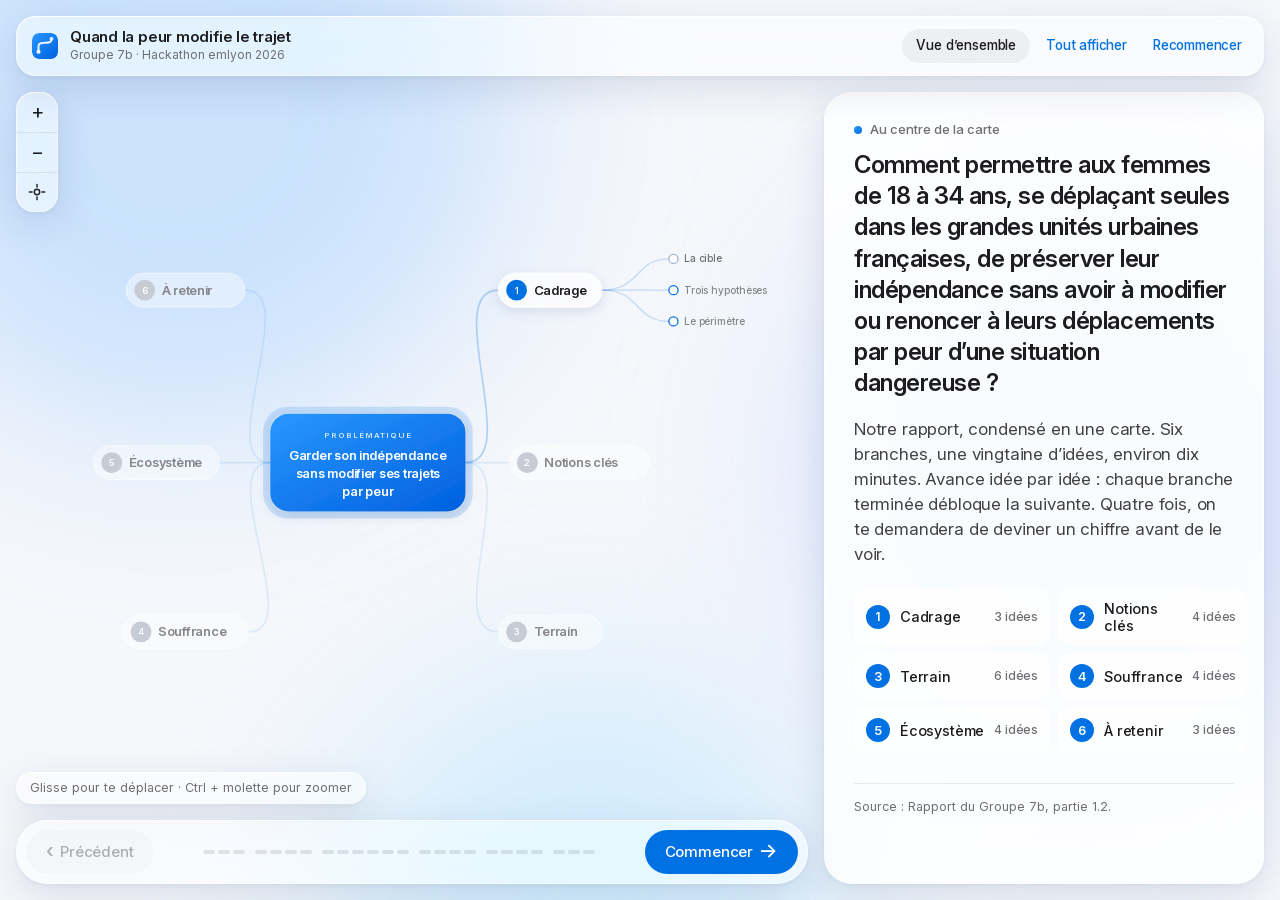
==== commit 053b69a9: "Thème « Glass Blue » : bleu, polices Apple, verre et carte déplaçable - DESIGN.md : nouvelle référen" ====
--- a/index.html
+++ b/index.html
@@ -2,7 +2,8 @@
 <html lang="fr">
 <head>
   <meta charset="utf-8">
-  <meta name="viewport" content="width=device-width, initial-scale=1">
+  <meta name="viewport" content="width=device-width, initial-scale=1, viewport-fit=cover">
+  <meta name="theme-color" content="#f5f7fb">
   <title>Quand la peur modifie le trajet — Groupe 7b</title>
   <meta name="description" content="Le rapport du Groupe 7b condensé en une carte mentale interactive : comment les femmes de 18 à 34 ans peuvent garder leur liberté de déplacement sans modifier leurs trajets par peur.">
   <link rel="icon" href="assets/favicon.svg" type="image/svg+xml">
@@ -13,39 +14,47 @@
 </head>
 <body>
   <a class="skip-link" href="#panneau">Aller au contenu</a>
+  <div class="backdrop" aria-hidden="true"><i></i><i></i><i></i></div>
 
-  <header class="topbar">
+  <header class="topbar glass">
     <a class="brand" href="index.html">
-      <img src="assets/favicon.svg" alt="" width="28" height="28">
+      <img src="assets/favicon.svg" alt="" width="26" height="26">
       <span><strong>Quand la peur modifie le trajet</strong><small>Groupe 7b · Hackathon emlyon 2026</small></span>
     </a>
     <div class="topbar-actions">
-      <button type="button" class="pill-toggle" data-overview aria-pressed="false">Vue d’ensemble</button>
-      <button type="button" class="text-button" data-reveal-all>Tout afficher</button>
-      <button type="button" class="text-button" data-restart>Recommencer</button>
+      <button type="button" class="seg" data-overview aria-pressed="false">Vue d’ensemble</button>
+      <button type="button" class="link-button" data-reveal-all>Tout afficher</button>
+      <button type="button" class="link-button" data-restart>Recommencer</button>
     </div>
   </header>
 
   <main class="app" data-app>
     <section class="stage" aria-label="Carte mentale du rapport">
-      <svg class="map" data-map viewBox="0 0 1500 860" role="group" aria-label="Carte mentale : la problématique au centre, six branches autour"></svg>
-      <p class="stage-hint" data-hint>Clique sur une idée de la carte, ou avance avec les flèches du clavier.</p>
+      <svg class="map" data-map viewBox="0 0 1500 860" role="group" aria-label="Carte mentale : la problématique au centre, six branches autour. Glisser pour se déplacer."></svg>
+      <div class="zoom glass" role="group" aria-label="Navigation dans la carte">
+        <button type="button" data-zoom="in" aria-label="Zoomer">+</button>
+        <button type="button" data-zoom="out" aria-label="Dézoomer">−</button>
+        <button type="button" data-zoom="reset" aria-label="Recentrer la carte" title="Recentrer"><svg viewBox="0 0 20 20" aria-hidden="true"><circle cx="10" cy="10" r="3"/><path d="M10 1.5v3M10 15.5v3M1.5 10h3M15.5 10h3"/></svg></button>
+      </div>
+      <p class="stage-hint glass" data-hint>Glisse pour te déplacer · Ctrl + molette pour zoomer</p>
     </section>
 
     <nav class="chips" data-chips aria-label="Branches du rapport"></nav>
 
-    <aside class="panel" id="panneau" tabindex="-1" data-panel></aside>
+    <aside class="panel glass dense" id="panneau" tabindex="-1">
+      <div class="panel-scroll" data-panel></div>
+    </aside>
     <p class="sr-only" aria-live="polite" data-live></p>
 
-    <nav class="outline" data-outline aria-label="Sommaire de la carte" hidden></nav>
+    <nav class="outline glass dense" data-outline aria-label="Sommaire de la carte" hidden></nav>
   </main>
 
-  <footer class="guide" aria-label="Parcours guidé">
-    <button type="button" class="nav-button" data-prev><span aria-hidden="true">←</span> Précédent</button>
+  <footer class="guide glass" aria-label="Parcours guidé">
+    <button type="button" class="nav-button" data-prev><span aria-hidden="true">‹</span> Précédent</button>
     <div class="progress" data-progress role="img"></div>
-    <button type="button" class="nav-button primary" data-next>Suivant <span aria-hidden="true">→</span></button>
+    <button type="button" class="nav-button primary" data-next>Suivant <span aria-hidden="true">›</span></button>
   </footer>
 
-  <noscript><p class="noscript">Ce site a besoin de JavaScript pour afficher la carte. Le rapport complet reste disponible auprès du Groupe 7b.</p></noscript>
+  <noscript><p class="noscript">Ce site a besoin de JavaScript pour afficher la carte.</p></noscript>
 </body>
 </html>
--- a/css/variables.css
+++ b/css/variables.css
@@ -1,33 +1,42 @@
+/* Thème « Glass Blue » — voir DESIGN.md */
 :root {
-  --color-forest-ink: #163300;
-  --color-lime-voltage: #9fe870;
-  --color-spruce: #054d28;
-  --color-linen-mist: #e2f6d5;
-  --color-signal-blue: #0b4c72;
-  --color-alarm-red: #cb272f;
-  --color-alarm-soft: #fbeceb;
-  --color-signal-soft: #e5eef4;
-  --color-charcoal: #454745;
-  --color-pebble: #868685;
-  --color-obsidian: #0e0f0c;
-  --color-slate: #5f635c;
-  --color-fog: #e8ebe6;
-  --color-paper: #ffffff;
-  --color-canvas: #f7f8f2;
-  --font-inter: 'Inter', ui-sans-serif, system-ui, -apple-system, BlinkMacSystemFont, 'Segoe UI', sans-serif;
-  --font-weight-black: 900;
-  --spacing-unit: 4px;
-  --spacing-8: 8px;
-  --spacing-12: 12px;
-  --spacing-16: 16px;
-  --spacing-24: 24px;
-  --spacing-32: 32px;
-  --spacing-48: 48px;
-  --spacing-64: 64px;
-  --page-max-width: 1280px;
-  --section-gap: clamp(72px, 8vw, 128px);
-  --radius-cards: 16px;
-  --radius-largecards: 32px;
-  --radius-buttons: 9999px;
-  --shadow-subtle: 0 0 0 1px rgb(22 51 0 / 12%);
+  --blue: #0071e3;
+  --blue-bright: #2997ff;
+  --blue-deep: #0058b0;
+  --blue-mist: #e8f1fd;
+  --blue-sky: #cfe3fb;
+  --indigo: #5e5ce6;
+  --red: #d70015;
+  --red-mist: #fff0f0;
+
+  --ink: #1d1d1f;
+  --ink-2: #424245;
+  --ink-3: #6e6e73;
+  --ink-4: #86868b;
+  --hairline: rgb(0 0 0 / 8%);
+  --track: #eef2f8;
+  --canvas: #f5f7fb;
+  --white: #ffffff;
+
+  --glass: rgb(255 255 255 / 55%);
+  --glass-dense: rgb(255 255 255 / 84%);
+  --glass-card: rgb(255 255 255 / 70%);
+  --glass-blur: blur(24px) saturate(180%);
+  --glass-blur-dense: blur(32px) saturate(180%);
+  --glass-edge: inset 0 1px 0 rgb(255 255 255 / 85%), inset 0 0 0 1px rgb(255 255 255 / 55%);
+  --shadow-float: 0 12px 40px rgb(16 42 90 / 12%), 0 2px 6px rgb(16 42 90 / 5%);
+  --shadow-soft: 0 4px 16px rgb(16 42 90 / 7%);
+
+  --font-display: -apple-system, BlinkMacSystemFont, 'SF Pro Display', 'Inter', 'Segoe UI', system-ui, sans-serif;
+  --font-text: -apple-system, BlinkMacSystemFont, 'SF Pro Text', 'Inter', 'Segoe UI', system-ui, sans-serif;
+
+  --radius-pill: 999px;
+  --radius-small: 14px;
+  --radius-card: 20px;
+  --radius-panel: 28px;
+
+  --gap: 16px;
+  --panel-w: 440px;
+  --topbar-h: 60px;
+  --guide-h: 64px;
 }
--- a/css/style.css
+++ b/css/style.css
@@ -1,373 +1,454 @@
+/* Thème « Glass Blue » — référence : DESIGN.md */
 @font-face { font-family: Inter; src: url('../assets/fonts/InterVariable.woff2') format('woff2'); font-weight: 100 900; font-style: normal; font-display: swap; }
 
 *, *::before, *::after { box-sizing: border-box; }
 html { -webkit-text-size-adjust: 100%; }
 body {
-  margin: 0; height: 100vh; height: 100dvh; display: grid; grid-template-rows: auto 1fr auto; overflow: hidden;
-  background: var(--color-canvas); color: var(--color-forest-ink);
-  font-family: var(--font-inter); font-size: 16px; line-height: 1.55; -webkit-font-smoothing: antialiased;
-  font-feature-settings: 'calt';
-}
-button { font: inherit; color: inherit; cursor: pointer; }
+  margin: 0; height: 100vh; height: 100dvh; overflow: hidden;
+  background: var(--canvas); color: var(--ink);
+  font-family: var(--font-text); font-size: 17px; line-height: 1.47; letter-spacing: -.01em;
+  -webkit-font-smoothing: antialiased; -moz-osx-font-smoothing: grayscale;
+}
+button { font: inherit; color: inherit; letter-spacing: inherit; cursor: pointer; }
 button:disabled { cursor: default; }
 h1, h2, h3, p, ol, ul, dl, dd, figure, blockquote { margin: 0; padding: 0; }
 ol, ul { list-style: none; }
-a { color: inherit; text-underline-offset: 3px; }
-::selection { background: var(--color-lime-voltage); color: var(--color-forest-ink); }
-:focus-visible { outline: 3px solid var(--color-forest-ink); outline-offset: 3px; }
+a { color: var(--blue); text-decoration: none; }
+a:hover { text-decoration: underline; }
+::selection { background: var(--blue-sky); }
+:focus-visible { outline: 3px solid rgb(0 113 227 / 55%); outline-offset: 2px; }
 .sr-only { position: absolute; width: 1px; height: 1px; overflow: hidden; clip: rect(0 0 0 0); white-space: nowrap; }
-.skip-link { position: fixed; top: -100px; left: 16px; z-index: 50; padding: 10px 18px; border-radius: 999px; background: var(--color-lime-voltage); font-weight: 600; }
+.skip-link { position: fixed; top: -100px; left: 16px; z-index: 50; padding: 10px 18px; border-radius: var(--radius-pill); background: var(--blue); color: var(--white); }
 .skip-link:focus { top: 12px; }
-.noscript { padding: 24px; }
-
-/* ---------- En-tête ---------- */
-.topbar { display: flex; align-items: center; justify-content: space-between; gap: 16px; padding: 12px 24px; background: var(--color-paper); border-bottom: 1px solid var(--color-fog); }
-.brand { display: flex; align-items: center; gap: 12px; text-decoration: none; min-width: 0; }
-.brand img { flex: none; }
-.brand strong { display: block; font-size: 16px; font-weight: 800; letter-spacing: -.02em; line-height: 1.2; }
-.brand small { display: block; font-size: 12.5px; color: var(--color-slate); }
-.topbar-actions { display: flex; align-items: center; gap: 18px; flex: none; }
-.pill-toggle { padding: 8px 16px; border: 1.5px solid var(--color-forest-ink); border-radius: 999px; background: var(--color-paper); font-weight: 600; font-size: 14px; }
-.pill-toggle[aria-pressed="true"] { background: var(--color-forest-ink); color: var(--color-paper); }
-.text-button { padding: 4px 0; border: 0; background: none; font-weight: 600; font-size: 14px; text-decoration: underline; text-underline-offset: 4px; text-decoration-thickness: 1.5px; }
-.text-button:hover { text-decoration-thickness: 2.5px; }
-
-/* ---------- Disposition ---------- */
-.app { display: grid; grid-template-columns: minmax(0, 1fr) 460px; min-height: 0; }
-.stage { position: relative; min-width: 0; min-height: 0; }
-.map { display: block; width: 100%; height: 100%; font-family: var(--font-inter); user-select: none; }
-.stage-hint { position: absolute; left: 16px; bottom: 14px; padding: 6px 12px; border-radius: 999px; background: rgb(247 248 242 / 92%); font-size: 13px; color: var(--color-slate); }
-.panel { min-height: 0; overflow-y: auto; background: var(--color-paper); border-left: 1px solid var(--color-fog); scroll-behavior: smooth; }
-.panel:focus { outline: none; }
-.panel-inner { padding: 30px 34px 40px; }
-.chips, .outline { display: none; }
-body.is-overview .app { grid-template-columns: minmax(0, 1fr) 0; }
-body.is-overview .panel { visibility: hidden; border: 0; }
+.noscript { position: relative; z-index: 5; padding: 24px; }
+
+/* ---------- Fond : halos bleus qui dérivent ---------- */
+.backdrop { position: fixed; inset: 0; z-index: 0; overflow: hidden; pointer-events: none; }
+.backdrop i { position: absolute; display: block; border-radius: 50%; filter: blur(90px); opacity: .55; animation: drift 38s ease-in-out infinite alternate; }
+.backdrop i:nth-child(1) { width: 52vw; height: 52vw; left: -12vw; top: -18vw; background: #a9d1ff; }
+.backdrop i:nth-child(2) { width: 46vw; height: 46vw; right: -8vw; top: 20vh; background: #c9d7ff; animation-duration: 46s; animation-delay: -12s; }
+.backdrop i:nth-child(3) { width: 40vw; height: 40vw; left: 26vw; bottom: -22vw; background: #b8e4ff; animation-duration: 52s; animation-delay: -24s; }
+@keyframes drift {
+  0% { transform: translate3d(0, 0, 0) scale(1); }
+  50% { transform: translate3d(6vw, 4vh, 0) scale(1.08); }
+  100% { transform: translate3d(-4vw, 8vh, 0) scale(.96); }
+}
+
+/* ---------- Verre ---------- */
+.glass {
+  background: var(--glass);
+  -webkit-backdrop-filter: var(--glass-blur); backdrop-filter: var(--glass-blur);
+  box-shadow: var(--glass-edge), var(--shadow-float);
+}
+.glass.dense { background: var(--glass-dense); -webkit-backdrop-filter: var(--glass-blur-dense); backdrop-filter: var(--glass-blur-dense); }
+/* reflet qui suit le curseur : la partie « liquide » du verre */
+.glass::after {
+  content: ''; position: absolute; inset: 0; border-radius: inherit; pointer-events: none; z-index: 2;
+  background: radial-gradient(360px circle at var(--mx, 50%) var(--my, -40%), rgb(255 255 255 / 70%), rgb(255 255 255 / 0%) 60%);
+  mix-blend-mode: soft-light; opacity: 0; transition: opacity .35s ease;
+}
+.glass:hover::after { opacity: 1; }
+.glass.dense::after { background: radial-gradient(420px circle at var(--mx, 50%) var(--my, -40%), rgb(255 255 255 / 50%), rgb(255 255 255 / 0%) 55%); }
+@supports not ((backdrop-filter: blur(1px)) or (-webkit-backdrop-filter: blur(1px))) {
+  .glass, .glass.dense { background: rgb(255 255 255 / 94%); }
+}
+
+/* ---------- Barre du haut ---------- */
+.topbar {
+  position: fixed; z-index: 10; top: var(--gap); left: var(--gap); right: var(--gap); height: var(--topbar-h);
+  display: flex; align-items: center; justify-content: space-between; gap: 16px; padding: 0 12px 0 16px; border-radius: 20px;
+}
+.brand { position: relative; z-index: 3; display: flex; align-items: center; gap: 12px; min-width: 0; color: var(--ink); }
+.brand:hover { text-decoration: none; }
+.brand img { flex: none; border-radius: 7px; }
+.brand strong { display: block; font-family: var(--font-display); font-size: 15px; font-weight: 600; letter-spacing: -.015em; line-height: 1.2; }
+.brand small { display: block; font-size: 12px; color: var(--ink-3); letter-spacing: 0; }
+.topbar-actions { position: relative; z-index: 3; display: flex; align-items: center; gap: 6px; flex: none; }
+.seg { padding: 7px 14px; border: 0; border-radius: var(--radius-pill); background: rgb(0 0 0 / 5%); font-size: 13.5px; font-weight: 500; transition: background .2s, color .2s; }
+.seg:hover { background: rgb(0 0 0 / 8%); }
+.seg[aria-pressed="true"] { background: var(--ink); color: var(--white); }
+.seg, .link-button { white-space: nowrap; }
+.link-button { padding: 7px 10px; border: 0; background: none; color: var(--blue); font-size: 13.5px; font-weight: 500; border-radius: var(--radius-pill); }
+.link-button:hover { text-decoration: underline; }
+
+/* ---------- Scène de la carte ---------- */
+.stage { position: fixed; inset: 0; z-index: 1; }
+.map { display: block; width: 100%; height: 100%; font-family: var(--font-display); user-select: none; -webkit-user-select: none; touch-action: none; cursor: grab; }
+.map.is-dragging, .map.is-dragging * { cursor: grabbing !important; }
+.zoom {
+  position: absolute; z-index: 5; left: var(--gap); top: calc(var(--gap) * 2 + var(--topbar-h));
+  display: flex; flex-direction: column; border-radius: 18px; overflow: hidden;
+}
+.zoom button { position: relative; z-index: 3; width: 42px; height: 40px; border: 0; background: none; font-size: 20px; font-weight: 400; line-height: 1; color: var(--ink); display: grid; place-items: center; }
+.zoom button + button { box-shadow: inset 0 1px 0 var(--hairline); }
+.zoom button:hover { background: rgb(0 0 0 / 4%); }
+.zoom svg { width: 18px; height: 18px; fill: none; stroke: currentColor; stroke-width: 1.6; stroke-linecap: round; }
+.stage-hint {
+  position: absolute; z-index: 5; left: var(--gap); bottom: calc(var(--gap) * 2 + var(--guide-h));
+  padding: 7px 14px; border-radius: var(--radius-pill); font-size: 12.5px; color: var(--ink-3); letter-spacing: 0;
+  transition: opacity .5s ease, transform .5s ease;
+}
+.stage-hint.is-hidden { opacity: 0; transform: translateY(6px); pointer-events: none; }
 
 /* ---------- Carte SVG ---------- */
-.link { fill: none; stroke: var(--color-forest-ink); stroke-opacity: .22; stroke-width: 2; transition: stroke-opacity .3s, opacity .3s; }
-.link-main { stroke-width: 3; stroke-opacity: .3; }
-.link-leaf.is-seen { stroke-opacity: .5; }
-.branch-links.is-locked .link-main { stroke-dasharray: 3 7; stroke-opacity: .25; }
+.link { fill: none; stroke: var(--blue); stroke-opacity: .22; stroke-width: 2; stroke-linecap: round; transition: stroke-opacity .3s, opacity .3s; }
+.link-main { stroke-width: 2.5; stroke-opacity: .28; }
+.link-leaf.is-seen { stroke-opacity: .42; }
+.branch-links.is-locked .link-main { stroke-opacity: .1; }
 .branch-links.is-locked .link-leaf { opacity: 0; }
 
 .branch-node, .leaf, .center-node { cursor: pointer; outline: none; }
-.branch-node rect { fill: var(--color-paper); stroke: var(--color-forest-ink); stroke-width: 1.5; transition: fill .25s; }
-.branch-num-bg { fill: var(--color-forest-ink); }
-.branch-num { fill: var(--color-lime-voltage); font-size: 15px; font-weight: 800; text-anchor: middle; dominant-baseline: central; }
-.branch-title { fill: var(--color-forest-ink); font-size: 21px; font-weight: 750; letter-spacing: -.02em; dominant-baseline: central; }
-.branch.is-done .branch-node rect { fill: var(--color-linen-mist); }
-.branch.is-active .branch-node rect { fill: var(--color-lime-voltage); stroke-width: 2; }
+.branch-node rect { fill: rgb(255 255 255 / 80%); stroke: rgb(255 255 255 / 95%); stroke-width: 1.5; transition: fill .3s; }
+.branch-num-bg { fill: var(--blue); transition: fill .3s; }
+.branch-num { fill: var(--white); font-size: 14px; font-weight: 600; }
+.branch-title { fill: var(--ink); font-size: 20px; font-weight: 600; letter-spacing: -.02em; transition: fill .3s; }
+.branch.is-done .branch-node rect { fill: rgb(232 241 253 / 92%); }
+.branch.is-done .branch-title { fill: var(--blue-deep); }
+.branch.is-active .branch-node rect { fill: var(--blue); stroke: rgb(255 255 255 / 40%); }
+.branch.is-active .branch-num-bg { fill: var(--white); }
+.branch.is-active .branch-num { fill: var(--blue); }
+.branch.is-active .branch-title { fill: var(--white); }
 .branch.is-locked .branch-node { cursor: default; }
-.branch.is-locked .branch-node rect { fill: var(--color-fog); stroke: var(--color-pebble); stroke-dasharray: 4 5; }
-.branch.is-locked .branch-num-bg { fill: var(--color-pebble); }
-.branch.is-locked .branch-num { fill: var(--color-paper); }
-.branch.is-locked .branch-title { fill: var(--color-slate); }
-.branch-node:hover rect { stroke-width: 2.5; }
-.branch.is-locked .branch-node:hover rect { stroke-width: 1.5; }
-.branch-node:focus-visible rect { stroke-width: 3.5; }
+.branch.is-locked .branch-node rect { fill: rgb(255 255 255 / 38%); stroke: rgb(255 255 255 / 60%); filter: none; }
+.branch.is-locked .branch-num-bg { fill: #c7cbd3; }
+.branch.is-locked .branch-title { fill: var(--ink-4); }
+.branch:not(.is-locked):not(.is-active) .branch-node:hover rect { fill: rgb(255 255 255 / 97%); }
+.branch.is-active .branch-node:hover rect { fill: var(--blue-deep); }
+.branch-node:focus-visible rect { stroke: var(--blue); stroke-width: 3; }
 
 .leaf { transition: opacity .35s; }
-.branch, .branch-links { transition: opacity .4s; }
-.map.is-focused .branch:not(.is-active), .map.is-focused .branch-links:not(.is-active) { opacity: .38; }
 .branch.is-locked .leaf { opacity: 0; pointer-events: none; }
 .leaf-hit { fill: transparent; }
-.leaf circle { fill: var(--color-paper); stroke: var(--color-pebble); stroke-width: 2; transition: fill .25s, r .25s; }
-.leaf text { fill: var(--color-slate); font-size: 16.5px; font-weight: 550; dominant-baseline: central; }
-.leaf.is-seen circle { fill: var(--color-forest-ink); stroke: var(--color-forest-ink); }
-.leaf.is-seen text { fill: var(--color-forest-ink); }
-.leaf.is-next circle { stroke: var(--color-forest-ink); }
-.leaf.is-current circle { fill: var(--color-lime-voltage); stroke: var(--color-forest-ink); stroke-width: 2.5; r: 10px; }
-.leaf.is-current text { fill: var(--color-obsidian); font-weight: 800; }
+.leaf circle { fill: var(--white); stroke: var(--blue); stroke-width: 2; transition: fill .25s, r .25s, stroke-width .25s; }
+.leaf text { fill: var(--ink); font-family: var(--font-text); font-size: 15.5px; font-weight: 500; letter-spacing: -.01em; }
+.leaf.is-next circle { stroke: #9fb4cf; }
+.leaf.is-next text { fill: var(--ink-3); }
+.leaf.is-seen circle { fill: var(--blue); }
+.leaf.is-current circle { fill: var(--blue); stroke: rgb(0 113 227 / 22%); stroke-width: 8; r: 8px; }
+.leaf.is-current text { fill: var(--blue); font-weight: 600; }
 .leaf[aria-disabled="true"] { cursor: default; }
-.leaf[aria-disabled="true"] text { fill: var(--color-pebble); }
-.leaf:not([aria-disabled="true"]):hover text { text-decoration: underline; }
-.leaf:focus-visible .leaf-hit { fill: rgb(159 232 112 / 28%); stroke: var(--color-forest-ink); stroke-width: 2; }
-
-.center-node rect { fill: var(--color-forest-ink); stroke: var(--color-forest-ink); stroke-width: 0; transition: stroke-width .25s; }
-.center-node.is-active rect { stroke: var(--color-lime-voltage); stroke-width: 5; }
-.center-node:focus-visible rect { stroke: var(--color-lime-voltage); stroke-width: 5; }
-.center-label { fill: var(--color-lime-voltage); font-size: 13px; font-weight: 700; letter-spacing: .16em; text-anchor: middle; }
-.center-line { fill: var(--color-paper); font-size: 21px; font-weight: 750; letter-spacing: -.02em; text-anchor: middle; }
+.leaf[aria-disabled="true"] text { fill: var(--ink-4); }
+.leaf:not([aria-disabled="true"]):hover text { fill: var(--blue); }
+.leaf:focus-visible .leaf-hit { fill: rgb(0 113 227 / 10%); stroke: var(--blue); stroke-width: 1.5; }
+
+.branch, .branch-links { transition: opacity .45s; }
+.map.is-focused .branch:not(.is-active), .map.is-focused .branch-links:not(.is-active) { opacity: .42; }
+
+.center-bg { fill: url(#centerGrad); }
+.center-halo { fill: none; stroke: var(--blue); stroke-opacity: 0; stroke-width: 10; transition: stroke-opacity .3s; }
+.center-node.is-active .center-halo, .center-node:focus-visible .center-halo { stroke-opacity: .16; }
+.center-label { fill: rgb(255 255 255 / 80%); font-size: 12px; font-weight: 600; letter-spacing: .12em; text-anchor: middle; }
+.center-line { fill: var(--white); font-size: 20px; font-weight: 600; letter-spacing: -.02em; text-anchor: middle; }
+
+/* ---------- Panneau de lecture ---------- */
+.panel {
+  position: fixed; z-index: 9; right: var(--gap); top: calc(var(--gap) * 2 + var(--topbar-h)); bottom: var(--gap); width: var(--panel-w);
+  border-radius: var(--radius-panel); overflow: hidden;
+  transition: transform .55s cubic-bezier(.2, .8, .2, 1), opacity .4s;
+}
+.panel:focus { outline: none; }
+.panel-scroll { position: relative; z-index: 1; height: 100%; overflow-y: auto; overscroll-behavior: contain; padding: 28px 30px 36px; scrollbar-width: thin; scrollbar-color: rgb(0 0 0 / 15%) transparent; }
+body.is-overview .panel { transform: translateX(calc(100% + var(--gap) * 2)); opacity: 0; pointer-events: none; }
 
 /* ---------- Barre de parcours ---------- */
-.guide { display: flex; align-items: center; justify-content: space-between; gap: 20px; padding: 12px 24px; background: var(--color-paper); border-top: 1px solid var(--color-fog); }
-.nav-button { display: inline-flex; align-items: center; gap: 8px; min-width: 150px; justify-content: center; padding: 11px 22px; border: 1.5px solid var(--color-forest-ink); border-radius: 999px; background: var(--color-paper); font-weight: 600; }
-.nav-button.primary { background: var(--color-lime-voltage); border-color: var(--color-lime-voltage); }
+.guide {
+  position: fixed; z-index: 10; left: var(--gap); bottom: var(--gap); right: calc(var(--panel-w) + var(--gap) * 2); height: var(--guide-h);
+  display: flex; align-items: center; justify-content: space-between; gap: 16px; padding: 0 10px; border-radius: var(--radius-pill);
+  transition: right .55s cubic-bezier(.2, .8, .2, 1);
+}
+body.is-overview .guide { right: var(--gap); }
+.nav-button { position: relative; z-index: 3; display: inline-flex; align-items: center; justify-content: center; gap: 6px; min-width: 128px; padding: 11px 20px; border: 0; border-radius: var(--radius-pill); background: rgb(0 0 0 / 5%); font-size: 15px; font-weight: 500; transition: background .2s; }
+.nav-button span { font-size: 20px; line-height: 0; margin-top: -2px; }
+.nav-button:not(:disabled):hover { background: rgb(0 0 0 / 9%); }
+.nav-button.primary { background: var(--blue); color: var(--white); }
+.nav-button.primary:not(:disabled):hover { background: var(--blue-deep); }
 .nav-button:disabled { opacity: .35; }
-.nav-button:not(:disabled):hover { border-color: var(--color-forest-ink); }
-.progress { display: flex; gap: 12px; align-items: center; flex-wrap: wrap; justify-content: center; }
+.progress { position: relative; z-index: 3; display: flex; gap: 10px; align-items: center; justify-content: center; min-width: 0; overflow: hidden; }
 .seg-group { display: flex; gap: 3px; }
-.seg-group i { display: block; width: 14px; height: 6px; border-radius: 3px; background: var(--color-fog); }
-.seg-group i.seen { background: #9bad8f; }
-.seg-group i.cur { background: var(--color-forest-ink); width: 22px; }
-
-/* ---------- Panneau : éléments communs ---------- */
-.crumb { display: flex; align-items: center; gap: 8px; font-size: 13px; font-weight: 650; color: var(--color-slate); letter-spacing: .01em; }
-.crumb span { margin-left: auto; font-weight: 500; }
-.dot { display: inline-block; width: 10px; height: 10px; border-radius: 50%; background: var(--color-lime-voltage); box-shadow: 0 0 0 1.5px var(--color-forest-ink); }
-.dot.center { background: var(--color-forest-ink); }
-.panel h2 { margin: 12px 0 18px; font-size: 30px; font-weight: 850; letter-spacing: -.035em; line-height: 1.1; text-wrap: balance; }
+.seg-group i { display: block; width: 12px; height: 4px; border-radius: 2px; background: rgb(0 0 0 / 10%); transition: background .3s, width .3s; }
+.seg-group i.seen { background: #8fbcf2; }
+.seg-group i.cur { background: var(--blue); width: 22px; }
+
+/* ---------- Panneau : contenu ---------- */
+.crumb { display: flex; align-items: center; gap: 8px; font-size: 13px; font-weight: 500; color: var(--ink-3); letter-spacing: 0; }
+.crumb span { margin-left: auto; font-variant-numeric: tabular-nums; }
+.dot { display: inline-block; width: 8px; height: 8px; border-radius: 50%; background: var(--blue); }
+.dot.center { background: linear-gradient(135deg, var(--blue-bright), var(--blue)); }
+.panel h2 { margin: 10px 0 18px; font-family: var(--font-display); font-size: 32px; font-weight: 700; letter-spacing: -.025em; line-height: 1.1; text-wrap: balance; }
 .panel h2:focus { outline: none; }
-.panel h2.problem { font-size: 23px; font-weight: 750; letter-spacing: -.02em; line-height: 1.3; }
-.panel h3 { font-size: 15px; font-weight: 750; letter-spacing: -.01em; }
+.panel h2.problem { font-size: 24px; font-weight: 600; letter-spacing: -.02em; line-height: 1.3; }
+.panel h3 { font-family: var(--font-display); font-size: 15px; font-weight: 600; letter-spacing: -.01em; }
 .panel p + p, .panel p + figure, .panel figure + p { margin-top: 14px; }
-.lead { font-size: 17px; color: var(--color-charcoal); }
-.after { margin-top: 18px; color: var(--color-charcoal); }
+.lead { color: var(--ink-2); }
+.after { margin-top: 18px; color: var(--ink-2); }
 * + .lead { margin-top: 18px; }
-.source { margin-top: 30px !important; padding-top: 12px; border-top: 1px solid var(--color-fog); font-size: 12.5px; color: var(--color-slate); line-height: 1.45; }
-.locked-note { margin-top: 14px; font-size: 14px; color: var(--color-slate); }
-.caveat { margin-top: 16px !important; padding-left: 12px; border-left: 3px solid var(--color-fog); font-size: 14px; color: var(--color-slate); }
-.button { display: inline-flex; align-items: center; gap: 8px; padding: 11px 22px; border: 0; border-radius: 999px; background: var(--color-lime-voltage); color: var(--color-forest-ink); font-weight: 650; }
-.button:hover { box-shadow: inset 0 0 0 1.5px var(--color-forest-ink); }
+.source { margin-top: 30px !important; padding-top: 14px; border-top: 1px solid var(--hairline); font-size: 12.5px; color: var(--ink-3); line-height: 1.45; letter-spacing: 0; }
+.locked-note { margin-top: 14px; font-size: 14px; color: var(--ink-3); }
+.caveat { margin-top: 16px !important; font-size: 14px; color: var(--ink-3); }
+.button { position: relative; z-index: 3; display: inline-flex; align-items: center; gap: 8px; padding: 11px 22px; border: 0; border-radius: var(--radius-pill); background: var(--blue); color: var(--white); font-size: 15px; font-weight: 500; transition: background .2s; }
+.button:hover { background: var(--blue-deep); }
+.text-button { padding: 4px 0; border: 0; background: none; color: var(--blue); font-size: 15px; font-weight: 500; }
+.text-button:hover { text-decoration: underline; }
 
 /* Intro */
 .branch-list { display: grid; grid-template-columns: 1fr 1fr; gap: 8px; margin-top: 22px; }
-.branch-list li { display: flex; align-items: center; gap: 10px; padding: 10px 12px; border-radius: 14px; background: var(--color-canvas); font-weight: 650; font-size: 14.5px; line-height: 1.2; }
-.branch-list span, .numbered .num, .chip span, .outline-branch span { flex: none; display: inline-grid; place-items: center; width: 26px; height: 26px; border-radius: 50%; background: var(--color-forest-ink); color: var(--color-lime-voltage); font-size: 13px; font-weight: 800; }
-.branch-list small { margin-left: auto; white-space: nowrap; font-weight: 500; color: var(--color-slate); font-size: 12.5px; }
+.branch-list li { display: flex; align-items: center; gap: 10px; padding: 11px 12px; border-radius: var(--radius-small); background: var(--glass-card); box-shadow: inset 0 0 0 1px rgb(255 255 255 / 80%); font-weight: 500; font-size: 14.5px; line-height: 1.2; }
+.branch-list span, .numbered .num, .chip span, .outline-branch span { flex: none; display: inline-grid; place-items: center; width: 24px; height: 24px; border-radius: 50%; background: var(--blue); color: var(--white); font-size: 12.5px; font-weight: 600; }
+.branch-list small { margin-left: auto; white-space: nowrap; color: var(--ink-3); font-size: 12px; }
 
 /* Faits */
-.facts { display: grid; gap: 10px; margin-top: 20px; }
-.facts div { padding: 14px 16px; border-radius: 16px; background: var(--color-canvas); }
-.facts dt { font-size: 12px; font-weight: 700; letter-spacing: .1em; text-transform: uppercase; color: var(--color-slate); }
-.facts dd { margin-top: 2px; font-weight: 600; }
+.facts { display: grid; gap: 1px; margin-top: 20px; border-radius: var(--radius-card); overflow: hidden; background: var(--hairline); }
+.facts div { padding: 14px 16px; background: rgb(255 255 255 / 84%); }
+.facts dt { font-size: 12px; font-weight: 600; letter-spacing: .06em; text-transform: uppercase; color: var(--ink-3); }
+.facts dd { margin-top: 2px; font-weight: 500; }
 
 /* Liste numérotée */
-.numbered { display: grid; gap: 16px; margin-top: 4px; }
+.numbered { display: grid; gap: 18px; margin-top: 4px; }
 .numbered li { display: flex; gap: 14px; align-items: flex-start; }
-.numbered strong { display: block; font-size: 17px; letter-spacing: -.01em; }
-.numbered p { margin-top: 2px; color: var(--color-charcoal); }
+.numbered strong { display: block; font-family: var(--font-display); font-size: 17px; font-weight: 600; letter-spacing: -.015em; }
+.numbered p { margin-top: 2px; color: var(--ink-2); font-size: 15.5px; }
 
 /* Périmètre */
 .scope { display: grid; grid-template-columns: 1fr 1fr; gap: 10px; }
-.scope-col { padding: 16px; border-radius: 18px; }
-.scope-col.in { background: var(--color-linen-mist); }
-.scope-col.out { background: var(--color-fog); }
+.scope-col { padding: 16px; border-radius: var(--radius-card); }
+.scope-col.in { background: var(--blue-mist); }
+.scope-col.in h3 { color: var(--blue-deep); }
+.scope-col.out { background: rgb(0 0 0 / 4%); }
 .scope-col ul { margin-top: 8px; display: grid; gap: 8px; font-size: 14.5px; }
 .scope-col li { padding-left: 16px; position: relative; }
-.scope-col li::before { content: ''; position: absolute; left: 0; top: .6em; width: 7px; height: 7px; border-radius: 50%; background: var(--color-forest-ink); }
-.scope-col.out li::before { background: none; box-shadow: inset 0 0 0 1.5px var(--color-slate); }
+.scope-col li::before { content: ''; position: absolute; left: 0; top: .6em; width: 6px; height: 6px; border-radius: 50%; background: var(--blue); }
+.scope-col.out li::before { background: none; box-shadow: inset 0 0 0 1.5px var(--ink-4); }
 
 /* Trajet en étapes */
-.trip { margin-top: 20px; display: grid; gap: 0; }
-.trip li { position: relative; display: flex; align-items: baseline; gap: 10px; padding: 9px 0 9px 30px; }
-.trip li::before { content: ''; position: absolute; left: 6px; top: 15px; width: 12px; height: 12px; border-radius: 50%; background: var(--color-paper); box-shadow: inset 0 0 0 2px var(--color-pebble); }
-.trip li::after { content: ''; position: absolute; left: 11px; top: 29px; bottom: -11px; width: 2px; background: var(--color-fog); }
+.trip { margin-top: 20px; }
+.trip li { position: relative; display: flex; align-items: baseline; gap: 10px; padding: 9px 0 9px 28px; }
+.trip li::before { content: ''; position: absolute; left: 5px; top: 16px; width: 10px; height: 10px; border-radius: 50%; background: var(--white); box-shadow: inset 0 0 0 2px #b8c4d4; }
+.trip li::after { content: ''; position: absolute; left: 9px; top: 30px; bottom: -10px; width: 2px; background: var(--hairline); }
 .trip li:last-child::after { display: none; }
-.trip li.hot::before { background: var(--color-alarm-red); box-shadow: none; }
-.trip strong { font-size: 16.5px; }
-.trip span { color: var(--color-slate); font-size: 14.5px; }
-.legend { display: flex; align-items: center; gap: 8px; margin-top: 12px !important; font-size: 13.5px; color: var(--color-slate); }
-.legend-dot { width: 10px; height: 10px; border-radius: 50%; background: var(--color-alarm-red); flex: none; }
+.trip li.hot::before { background: var(--red); box-shadow: 0 0 0 4px rgb(215 0 21 / 12%); }
+.trip strong { font-weight: 600; }
+.trip span { color: var(--ink-3); font-size: 14.5px; }
+.legend { display: flex; align-items: center; gap: 8px; margin-top: 12px !important; font-size: 13.5px; color: var(--ink-3); }
+.legend-dot { width: 8px; height: 8px; border-radius: 50%; background: var(--red); flex: none; }
 
 /* Comparaison */
 .compare { display: grid; grid-template-columns: 1fr 1fr; gap: 10px; }
-.compare-card { padding: 16px; border-radius: 18px; background: var(--color-canvas); box-shadow: inset 0 0 0 1px var(--color-fog); }
-.compare-card.strong { background: var(--color-paper); box-shadow: inset 0 0 0 2px var(--color-forest-ink); }
-.compare-card p { margin-top: 6px; font-size: 14.5px; color: var(--color-charcoal); }
+.compare-card { padding: 16px; border-radius: var(--radius-card); background: rgb(0 0 0 / 4%); }
+.compare-card.strong { background: var(--blue-mist); }
+.compare-card.strong h3 { color: var(--blue-deep); }
+.compare-card p { margin-top: 6px; font-size: 14.5px; color: var(--ink-2); }
 
 /* Entonnoir */
 .funnel { display: grid; gap: 6px; margin-bottom: 4px; }
-.funnel li { width: var(--w); display: flex; align-items: baseline; gap: 10px; padding: 10px 16px; border-radius: 14px; background: var(--color-fog); }
-.funnel li.strong { background: var(--color-forest-ink); color: var(--color-paper); }
-.funnel b { font-size: 28px; font-weight: 900; letter-spacing: -.04em; line-height: 1; }
-.funnel li.strong b { color: var(--color-lime-voltage); }
-.funnel span { font-weight: 600; font-size: 14.5px; }
+.funnel li { width: var(--w); display: flex; align-items: baseline; gap: 10px; padding: 10px 16px; border-radius: var(--radius-small); background: rgb(0 0 0 / 4%); }
+.funnel li.strong { background: var(--blue); color: var(--white); }
+.funnel b { font-family: var(--font-display); font-size: 28px; font-weight: 700; letter-spacing: -.03em; line-height: 1; font-variant-numeric: tabular-nums; }
+.funnel span { font-weight: 500; font-size: 14.5px; }
 
 /* Barres */
 .bars { margin-top: 20px; }
-.bars figcaption { font-size: 13px; font-weight: 700; letter-spacing: .02em; color: var(--color-slate); margin-bottom: 10px; }
-.bars ul { display: grid; gap: 11px; }
-.bars li { display: grid; grid-template-columns: 1fr auto; column-gap: 12px; row-gap: 5px; align-items: baseline; }
-.bar-label { font-size: 14.5px; }
-.bar-value { grid-row: 1; grid-column: 2; font-size: 13px; color: var(--color-slate); white-space: nowrap; }
-.bar-value b { font-size: 15px; color: var(--color-forest-ink); }
+.bars figcaption { font-size: 13px; font-weight: 500; color: var(--ink-3); margin-bottom: 12px; letter-spacing: 0; }
+.bars ul { display: grid; gap: 12px; }
+.bars li { display: grid; grid-template-columns: 1fr auto; column-gap: 12px; row-gap: 6px; align-items: baseline; }
+.bar-label { font-size: 15px; }
+.bar-value { grid-row: 1; grid-column: 2; font-size: 13px; color: var(--ink-3); white-space: nowrap; font-variant-numeric: tabular-nums; }
+.bar-value b { font-size: 15px; font-weight: 600; color: var(--ink); }
 .bar-value small { margin-left: 8px; font-size: 12.5px; }
-.bar-track { grid-row: 2; grid-column: 1 / -1; height: 8px; border-radius: 4px; background: var(--color-fog); overflow: hidden; }
-.bar-fill { display: block; height: 100%; border-radius: 4px; background: #9bad8f; }
-.bars li.hot .bar-label { font-weight: 700; }
-.bars li.hot .bar-fill { background: var(--color-forest-ink); }
+.bar-track { grid-row: 2; grid-column: 1 / -1; height: 6px; border-radius: 3px; background: var(--track); overflow: hidden; }
+.bar-fill { display: block; height: 100%; border-radius: 3px; background: #9cc7f5; }
+.bars li.hot .bar-label { font-weight: 600; }
+.bars li.hot .bar-value b { color: var(--blue); }
+.bars li.hot .bar-fill { background: var(--blue); }
 
 /* Devine le chiffre */
-.guess { padding: 20px 22px 22px; border-radius: 24px; background: var(--color-canvas); box-shadow: inset 0 0 0 1px var(--color-fog); }
-.guess-kicker { font-size: 12px; font-weight: 800; letter-spacing: .14em; text-transform: uppercase; }
-.guess.blue .guess-kicker { color: var(--color-signal-blue); }
-.guess-q { margin-top: 6px !important; font-size: 17px; font-weight: 650; line-height: 1.4; }
-.guess-input { display: flex; align-items: baseline; gap: 8px; margin: 14px 0 6px; }
-.guess-input output { font-size: 56px; font-weight: 900; letter-spacing: -.045em; line-height: 1; font-variant-numeric: tabular-nums; }
-.guess-input span { font-weight: 650; }
-.guess input[type="range"] { width: 100%; margin: 6px 0 0; accent-color: var(--color-forest-ink); height: 28px; }
-.guess-scale { display: flex; justify-content: space-between; font-size: 12px; color: var(--color-slate); }
+.guess, .scene, .chain-detail, .sol-card { position: relative; border-radius: var(--radius-card); background: var(--glass-card); box-shadow: inset 0 0 0 1px rgb(255 255 255 / 85%), var(--shadow-soft); }
+.guess { padding: 20px 22px 22px; }
+.guess-kicker { font-size: 12px; font-weight: 600; letter-spacing: .06em; text-transform: uppercase; color: var(--blue); }
+.guess.blue .guess-kicker { color: var(--indigo); }
+.guess-q { margin-top: 6px !important; font-family: var(--font-display); font-size: 18px; font-weight: 600; letter-spacing: -.015em; line-height: 1.35; }
+.guess-input { display: flex; align-items: baseline; gap: 8px; margin: 14px 0 4px; }
+.guess-input output { font-family: var(--font-display); font-size: 56px; font-weight: 700; letter-spacing: -.04em; line-height: 1; font-variant-numeric: tabular-nums; }
+.guess-input span { font-weight: 500; color: var(--ink-3); }
+.guess input[type="range"] { width: 100%; margin: 8px 0 0; accent-color: var(--blue); height: 28px; }
+.guess-scale { display: flex; justify-content: space-between; font-size: 12px; color: var(--ink-3); }
 .guess-actions { display: flex; align-items: center; gap: 18px; margin-top: 16px; flex-wrap: wrap; }
 .reveal-big { display: flex; align-items: baseline; gap: 10px; margin-top: 12px; }
-.reveal-big b { font-size: 76px; font-weight: 900; letter-spacing: -.05em; line-height: .95; }
-.reveal-big span { font-size: 18px; font-weight: 650; }
+.reveal-big b { font-family: var(--font-display); font-size: 76px; font-weight: 700; letter-spacing: -.045em; line-height: .95; color: var(--blue); font-variant-numeric: tabular-nums; }
+.reveal-big span { font-size: 18px; font-weight: 500; color: var(--ink-2); }
 .reveal-big:focus { outline: none; }
-.guess.blue .reveal-big b { color: var(--color-signal-blue); }
+.guess.blue .reveal-big b { color: var(--indigo); }
 .compare-track { position: relative; height: 70px; margin: 14px 8px 0; }
-.compare-track .track { position: absolute; left: 0; right: 0; top: 30px; height: 6px; border-radius: 3px; background: var(--color-fog); }
+.compare-track .track { position: absolute; left: 0; right: 0; top: 31px; height: 4px; border-radius: 2px; background: var(--track); }
 .mark { position: absolute; top: 0; bottom: 0; width: 0; }
 .mark i { position: absolute; top: 25px; left: -8px; width: 16px; height: 16px; border-radius: 50%; }
-.mark em { position: absolute; left: 0; transform: translateX(-50%); font-style: normal; font-size: 12.5px; font-weight: 700; white-space: nowrap; }
-.mark.you i { background: var(--color-paper); box-shadow: inset 0 0 0 2.5px var(--color-slate); }
-.mark.you em { top: 0; color: var(--color-slate); }
-.mark.real i { background: var(--color-forest-ink); }
-.mark.real em { top: 48px; }
-.guess.blue .mark.real i { background: var(--color-signal-blue); }
-.guess.blue .mark.real em { color: var(--color-signal-blue); }
-.guess-msg { margin-top: 8px !important; font-weight: 650; }
+.mark em { position: absolute; left: 0; transform: translateX(-50%); font-style: normal; font-size: 12.5px; font-weight: 600; white-space: nowrap; letter-spacing: 0; }
+.mark.you i { background: var(--white); box-shadow: inset 0 0 0 2px var(--ink-3), var(--shadow-soft); }
+.mark.you em { top: 0; color: var(--ink-3); }
+.mark.real i { background: var(--blue); box-shadow: 0 0 0 5px rgb(0 113 227 / 18%); }
+.mark.real em { top: 48px; color: var(--blue); }
+.guess.blue .mark.real i { background: var(--indigo); box-shadow: 0 0 0 5px rgb(94 92 230 / 18%); }
+.guess.blue .mark.real em { color: var(--indigo); }
+.guess-msg { margin-top: 8px !important; font-weight: 500; }
+.guess + .lead, .facts + .guess { margin-top: 18px; }
 
 /* Mise en situation */
-.scene { padding: 18px 20px 20px; border-radius: 24px; background: var(--color-canvas); box-shadow: inset 0 0 0 1px var(--color-fog); }
+.scene { padding: 18px 20px 20px; }
 .scene + .scene { margin-top: 14px; }
-.scene-time { display: inline-block; padding: 4px 12px; border-radius: 999px; background: var(--color-forest-ink); color: var(--color-lime-voltage); font-size: 12.5px; font-weight: 700; letter-spacing: .04em; }
-.scene-text { margin-top: 12px !important; font-size: 18px; font-weight: 650; line-height: 1.4; letter-spacing: -.01em; }
+.scene-time { display: inline-block; padding: 4px 11px; border-radius: var(--radius-pill); background: var(--ink); color: var(--white); font-size: 12px; font-weight: 600; letter-spacing: .02em; font-variant-numeric: tabular-nums; }
+.scene-text { margin-top: 12px !important; font-family: var(--font-display); font-size: 19px; font-weight: 600; line-height: 1.35; letter-spacing: -.015em; }
 .options { display: grid; gap: 8px; margin-top: 14px; }
-.option { width: 100%; padding: 11px 16px; border: 1.5px solid #d3d8cf; border-radius: 14px; background: var(--color-paper); text-align: left; font-weight: 550; transition: border-color .15s, background .15s; }
-.option:not(:disabled):hover { border-color: var(--color-forest-ink); }
-.option[aria-pressed="true"] { background: var(--color-lime-voltage); border-color: var(--color-forest-ink); font-weight: 700; }
-.option.right { background: var(--color-linen-mist); border-color: var(--color-spruce); font-weight: 700; }
+.option { position: relative; width: 100%; padding: 12px 16px; border: 0; border-radius: var(--radius-small); background: rgb(255 255 255 / 88%); box-shadow: inset 0 0 0 1px var(--hairline); text-align: left; font-size: 15.5px; font-weight: 500; transition: box-shadow .15s, background .15s, color .15s; }
+.option:not(:disabled):hover { box-shadow: inset 0 0 0 1.5px var(--blue); }
+.option[aria-pressed="true"] { background: var(--blue); color: var(--white); box-shadow: none; }
+.option.right { background: var(--blue-mist); color: var(--blue-deep); box-shadow: inset 0 0 0 1.5px var(--blue); font-weight: 600; }
 .option.right::after { content: ' ✓'; }
-.option.wrong { background: var(--color-alarm-soft); border-color: var(--color-alarm-red); }
-.option:disabled:not(.right):not(.wrong) { opacity: .55; }
-.option.small { width: auto; padding: 8px 14px; border-radius: 999px; font-size: 14.5px; }
-.scene-result { margin-top: 16px; padding-top: 16px; border-top: 1px solid #dde2d8; }
+.option.wrong { background: var(--red-mist); box-shadow: inset 0 0 0 1.5px var(--red); }
+.option.wrong::after { content: ' ✕'; color: var(--red); }
+.option .mine { font-size: 13px; font-weight: 500; color: var(--red); }
+.option:disabled:not(.right):not(.wrong) { opacity: .5; }
+.option.small { width: auto; padding: 8px 14px; border-radius: var(--radius-pill); font-size: 14px; }
+.scene-result { margin-top: 16px; padding-top: 16px; border-top: 1px solid var(--hairline); }
 .scene-result .bars { margin-top: 14px; }
-.result-big { font-size: 17px; font-weight: 600; }
-.result-big b { font-size: 22px; font-weight: 900; }
+.result-big { font-size: 17px; font-weight: 500; }
+.result-big b { font-family: var(--font-display); font-size: 22px; font-weight: 700; color: var(--blue); }
 .mini-chain { display: flex; flex-wrap: wrap; gap: 6px; margin-bottom: 12px; }
-.mini-chain li { padding: 6px 12px; border-radius: 999px; background: var(--color-paper); box-shadow: inset 0 0 0 1px #d3d8cf; font-size: 13.5px; font-weight: 600; color: var(--color-slate); }
-.mini-chain li.on { background: var(--color-forest-ink); color: var(--color-paper); box-shadow: none; }
+.mini-chain li { padding: 6px 12px; border-radius: var(--radius-pill); background: rgb(0 0 0 / 5%); font-size: 13.5px; font-weight: 500; color: var(--ink-3); }
+.mini-chain li.on { background: var(--blue); color: var(--white); }
 
 /* Progression */
 .chain { display: flex; flex-wrap: wrap; align-items: center; gap: 6px; margin-top: 20px; }
-.chain-step { display: inline-flex; align-items: center; gap: 8px; padding: 8px 14px 8px 8px; border: 1.5px solid #d3d8cf; border-radius: 999px; background: var(--color-paper); font-weight: 650; font-size: 14.5px; }
-.chain-step span { display: inline-grid; place-items: center; width: 22px; height: 22px; border-radius: 50%; background: var(--color-fog); font-size: 12px; font-weight: 800; }
-.chain-step.past { background: var(--color-linen-mist); border-color: var(--color-linen-mist); }
-.chain-step.on { background: var(--color-lime-voltage); border-color: var(--color-forest-ink); }
-.chain-step.on span { background: var(--color-forest-ink); color: var(--color-lime-voltage); }
-.chain-arrow { font-style: normal; color: var(--color-pebble); }
-.chain-detail { margin-top: 14px; padding: 18px 20px; border-radius: 20px; background: var(--color-canvas); }
+.chain-step { display: inline-flex; align-items: center; gap: 8px; padding: 7px 14px 7px 7px; border: 0; border-radius: var(--radius-pill); background: rgb(0 0 0 / 5%); font-weight: 500; font-size: 14.5px; transition: background .2s, color .2s; }
+.chain-step span { display: inline-grid; place-items: center; width: 22px; height: 22px; border-radius: 50%; background: var(--white); font-size: 12px; font-weight: 600; }
+.chain-step:hover { background: rgb(0 0 0 / 9%); }
+.chain-step.past { background: var(--blue-mist); color: var(--blue-deep); }
+.chain-step.on { background: var(--blue); color: var(--white); }
+.chain-step.on span { color: var(--blue); }
+.chain-arrow { font-style: normal; color: var(--ink-4); }
+.chain-detail { margin-top: 14px; padding: 18px 20px; }
 .chain-detail h3 { font-size: 20px; letter-spacing: -.02em; }
-.chain-detail p { margin-top: 6px; color: var(--color-charcoal); }
+.chain-detail p { margin-top: 6px; color: var(--ink-2); }
 
 /* Coût */
 .cost { display: flex; flex-wrap: wrap; gap: 8px; margin-top: 16px; }
-.cost li { padding: 9px 16px; border-radius: 999px; background: var(--color-forest-ink); color: var(--color-paper); font-weight: 650; font-size: 15px; }
+.cost li { padding: 9px 16px; border-radius: var(--radius-pill); background: var(--blue-mist); color: var(--blue-deep); font-weight: 500; font-size: 15px; }
 
 /* Citations */
-.quote { padding: 4px 0 4px 18px; border-left: 4px solid var(--color-lime-voltage); }
-.quote p { font-size: 21px; font-weight: 750; letter-spacing: -.02em; line-height: 1.35; }
-.quote.big { padding: 26px 24px; border: 0; border-radius: 24px; background: var(--color-forest-ink); }
-.quote.big p { color: var(--color-paper); font-size: 22px; }
-.quote.big::before { content: '“'; display: block; color: var(--color-lime-voltage); font-size: 56px; font-weight: 900; line-height: .6; height: 26px; }
+.quote { padding: 2px 0 2px 18px; box-shadow: inset 3px 0 0 var(--blue); }
+.quote p { font-family: var(--font-display); font-size: 21px; font-weight: 600; letter-spacing: -.02em; line-height: 1.35; }
+.quote.big { padding: 26px 24px; border-radius: var(--radius-card); background: linear-gradient(135deg, var(--blue-bright), var(--blue) 60%, #0060df); box-shadow: var(--shadow-float); }
+.quote.big p { color: var(--white); font-size: 22px; }
+.quote.big::before { content: '“'; display: block; color: rgb(255 255 255 / 60%); font-family: var(--font-display); font-size: 56px; font-weight: 700; line-height: .6; height: 26px; }
 
 /* Chaîne de valeur */
-.vchain { display: grid; gap: 6px; }
 .vchain ol { display: grid; gap: 6px; }
-.vchain li { padding: 10px 14px; border-radius: 14px; background: var(--color-canvas); box-shadow: inset 0 0 0 1px var(--color-fog); }
-.vchain li strong { display: block; font-size: 15px; }
-.vchain li span { font-size: 13.5px; color: var(--color-slate); }
-.vchain li.hot { background: var(--color-alarm-soft); box-shadow: inset 4px 0 0 var(--color-alarm-red); }
-.vchain li.hot strong { color: #8f1c22; }
-.vchain-label { padding: 2px 0 0 !important; background: none !important; box-shadow: none !important; font-size: 12px; font-weight: 800; letter-spacing: .12em; text-transform: uppercase; color: var(--color-alarm-red); }
+.vchain li { padding: 11px 14px; border-radius: var(--radius-small); background: rgb(255 255 255 / 78%); box-shadow: inset 0 0 0 1px var(--hairline); }
+.vchain li strong { display: block; font-size: 15px; font-weight: 600; }
+.vchain li span { font-size: 13.5px; color: var(--ink-3); }
+.vchain li.hot { background: var(--red-mist); box-shadow: inset 3px 0 0 var(--red); }
+.vchain li.hot strong { color: var(--red); }
+.vchain-label { padding: 6px 0 0 !important; background: none !important; box-shadow: none !important; font-size: 12px; font-weight: 600; letter-spacing: .06em; text-transform: uppercase; color: var(--red); }
 
 /* Acteurs */
-.actors { display: grid; gap: 10px; }
-.actors h3 { font-size: 12.5px; font-weight: 800; letter-spacing: .1em; text-transform: uppercase; color: var(--color-slate); margin-bottom: 8px; }
+.actors { display: grid; gap: 12px; }
+.actors h3 { font-size: 12px; font-weight: 600; letter-spacing: .06em; text-transform: uppercase; color: var(--ink-3); margin-bottom: 8px; }
 .actors ul { display: grid; grid-template-columns: 1fr 1fr; gap: 8px; }
-.actors li { padding: 12px 14px; border-radius: 16px; }
-.actors li strong { display: block; font-size: 14.5px; }
-.actors li span { display: block; margin-top: 2px; font-size: 13px; color: var(--color-charcoal); line-height: 1.4; }
-.actors-group.near li { background: var(--color-linen-mist); }
-.actors-group.far li { background: var(--color-fog); }
-.actors-center { justify-self: center; padding: 8px 18px; border-radius: 999px; background: var(--color-paper); box-shadow: inset 0 0 0 2px var(--color-forest-ink); font-weight: 750; text-align: center; line-height: 1.25; }
-.actors-center small { display: block; font-weight: 500; color: var(--color-slate); font-size: 12.5px; }
-.punch { margin-top: 16px !important; padding: 16px 20px; border-radius: 20px; background: var(--color-forest-ink); color: var(--color-lime-voltage); font-size: 18px; font-weight: 750; letter-spacing: -.01em; line-height: 1.35; }
+.actors li { padding: 12px 14px; border-radius: var(--radius-small); }
+.actors li strong { display: block; font-size: 14.5px; font-weight: 600; }
+.actors li span { display: block; margin-top: 2px; font-size: 13px; color: var(--ink-2); line-height: 1.4; }
+.actors-group.near li { background: var(--blue-mist); }
+.actors-group.near li strong { color: var(--blue-deep); }
+.actors-group.far li { background: rgb(0 0 0 / 4%); }
+.actors-center { justify-self: center; padding: 8px 18px; border-radius: var(--radius-pill); background: var(--ink); color: var(--white); font-weight: 600; text-align: center; line-height: 1.25; font-size: 15px; }
+.actors-center small { display: block; font-weight: 400; color: rgb(255 255 255 / 72%); font-size: 12.5px; }
+.punch { margin-top: 18px !important; padding: 18px 20px; border-radius: var(--radius-card); background: var(--blue); color: var(--white); font-family: var(--font-display); font-size: 19px; font-weight: 600; letter-spacing: -.015em; line-height: 1.35; box-shadow: var(--shadow-float); }
 
 /* Solutions */
 .sol-list { display: flex; flex-wrap: wrap; gap: 8px; margin-top: 16px; }
-.sol-card { margin-top: 16px; padding: 18px 20px; border-radius: 22px; background: var(--color-canvas); box-shadow: inset 0 0 0 1px var(--color-fog); }
-.sol-card .tag { display: inline-block; padding: 4px 12px; border-radius: 999px; background: var(--color-linen-mist); font-size: 12.5px; font-weight: 700; }
+.sol-card { margin-top: 16px; padding: 18px 20px; }
+.sol-card .tag { display: inline-block; padding: 4px 11px; border-radius: var(--radius-pill); background: var(--blue-mist); color: var(--blue-deep); font-size: 12.5px; font-weight: 500; }
 .sol-card h3 { margin-top: 10px; font-size: 19px; letter-spacing: -.02em; }
 .sol-card dl { display: grid; gap: 12px; margin-top: 12px; }
-.sol-card dt { font-size: 12px; font-weight: 800; letter-spacing: .1em; text-transform: uppercase; color: var(--color-slate); }
-.sol-card dd { margin-top: 2px; }
-.sol-card .limit dt { color: var(--color-alarm-red); }
+.sol-card dt { font-size: 12px; font-weight: 600; letter-spacing: .06em; text-transform: uppercase; color: var(--ink-3); }
+.sol-card dd { margin-top: 2px; font-size: 15.5px; }
+.sol-card .limit dt { color: var(--red); }
 
 /* Zone de friction */
 .friction { display: grid; grid-template-columns: 1fr 1.3fr 1fr; gap: 8px; margin-top: 20px; }
-.friction li { display: flex; flex-direction: column; gap: 6px; padding: 14px; border-radius: 18px; background: var(--color-fog); }
-.friction li strong { font-size: 15.5px; }
-.friction li span { font-size: 13.5px; color: var(--color-charcoal); line-height: 1.4; }
-.friction li small { margin-top: auto; font-size: 12px; font-weight: 650; color: var(--color-slate); }
-.friction li.hot { background: var(--color-alarm-soft); box-shadow: inset 0 0 0 2px var(--color-alarm-red); }
-.friction li.hot strong { color: #8f1c22; }
-.friction small.gap { color: var(--color-alarm-red); }
+.friction li { display: flex; flex-direction: column; gap: 6px; padding: 14px; border-radius: var(--radius-card); background: rgb(0 0 0 / 4%); }
+.friction li strong { font-size: 15.5px; font-weight: 600; }
+.friction li span { font-size: 13.5px; color: var(--ink-2); line-height: 1.4; }
+.friction li small { margin-top: auto; font-size: 12px; font-weight: 500; color: var(--ink-3); }
+.friction li.hot { background: var(--red-mist); box-shadow: inset 0 0 0 1.5px var(--red); }
+.friction li.hot strong, .friction small.gap { color: var(--red); }
 
 /* Quiz */
 .quiz { display: grid; gap: 22px; counter-reset: q; }
 .quiz > li { counter-increment: q; }
-.quiz-q { font-weight: 750; font-size: 16.5px; }
-.quiz-q::before { content: counter(q) '. '; }
-.quiz-why { margin-top: 10px !important; font-size: 14.5px; color: var(--color-charcoal); }
+.quiz-q { font-family: var(--font-display); font-weight: 600; font-size: 17px; letter-spacing: -.015em; }
+.quiz-q::before { content: counter(q) '. '; color: var(--blue); }
+.quiz-why { margin-top: 10px !important; font-size: 14.5px; color: var(--ink-2); }
 .quiz-why:focus { outline: none; }
-.quiz-end { margin-top: 24px; padding: 20px; border-radius: 22px; background: var(--color-linen-mist); }
-.quiz-end p { font-weight: 650; margin-bottom: 14px; }
+.quiz-end { margin-top: 24px; padding: 20px; border-radius: var(--radius-card); background: var(--blue-mist); }
+.quiz-end p { font-weight: 500; margin-bottom: 14px; color: var(--blue-deep); }
 
 /* ---------- Tablette ---------- */
 @media (max-width: 1180px) {
-  .app { grid-template-columns: minmax(0, 1fr) 400px; }
-  .panel-inner { padding: 26px 26px 36px; }
+  :root { --panel-w: 380px; }
+  .panel-scroll { padding: 24px 24px 32px; }
   .progress { display: none; }
+  .nav-button { min-width: 0; }
+  .brand small { display: none; }
 }
 
 /* ---------- Mobile ---------- */
 @media (max-width: 899px) {
-  body { display: block; height: auto; overflow: visible; }
-  .topbar { position: sticky; top: 0; z-index: 10; padding: 10px 16px; flex-wrap: wrap; row-gap: 8px; }
-  .brand strong { font-size: 15px; }
-  .topbar-actions { gap: 14px; width: 100%; }
-  .pill-toggle { padding: 6px 12px; font-size: 13px; }
-  .text-button { font-size: 13px; }
-  .app { display: block; }
+  body { height: auto; overflow: visible; font-size: 16.5px; }
+  .topbar { position: sticky; top: 8px; left: auto; right: auto; height: auto; margin: 8px; padding: 10px 12px; flex-wrap: wrap; row-gap: 8px; border-radius: 18px; }
+  .brand small { display: block; }
+  .topbar-actions { width: 100%; justify-content: space-between; gap: 2px; }
+  .seg { padding: 6px 12px; font-size: 13px; }
+  .link-button { padding: 6px 6px; font-size: 13px; }
   .stage { display: none; }
-  .chips { display: flex; gap: 6px; overflow-x: auto; padding: 12px 16px; background: var(--color-canvas); border-bottom: 1px solid var(--color-fog); scrollbar-width: none; }
+  .app { position: relative; z-index: 2; }
+  .chips { display: flex; gap: 6px; overflow-x: auto; padding: 4px 8px 10px; scrollbar-width: none; }
   .chips::-webkit-scrollbar { display: none; }
-  .chip { flex: none; display: inline-flex; align-items: center; gap: 6px; padding: 5px 12px 5px 5px; border: 1.5px solid var(--color-forest-ink); border-radius: 999px; background: var(--color-paper); font-size: 13.5px; font-weight: 650; }
+  .chip { flex: none; display: inline-flex; align-items: center; gap: 6px; padding: 5px 12px 5px 5px; border: 0; border-radius: var(--radius-pill); background: var(--glass-dense); -webkit-backdrop-filter: var(--glass-blur); backdrop-filter: var(--glass-blur); box-shadow: var(--glass-edge), var(--shadow-soft); font-size: 13.5px; font-weight: 500; }
   .chip span { width: 22px; height: 22px; font-size: 11.5px; }
-  .chip.done { background: var(--color-linen-mist); }
-  .chip.on { background: var(--color-lime-voltage); }
-  .chip:disabled { border-style: dashed; border-color: var(--color-pebble); color: var(--color-slate); background: var(--color-fog); }
-  .chip:disabled span { background: var(--color-pebble); color: var(--color-paper); }
-  .panel { border: 0; overflow: visible; }
-  .panel-inner { padding: 22px 16px 28px; }
-  .panel h2 { font-size: 26px; }
-  body.is-overview .panel { display: none; }
-  .outline:not([hidden]) { display: block; padding: 22px 16px 28px; background: var(--color-paper); }
-  .outline h2 { font-size: 24px; font-weight: 850; letter-spacing: -.03em; margin-bottom: 14px; }
+  .chip.done { background: var(--blue-mist); color: var(--blue-deep); }
+  .chip.on { background: var(--blue); color: var(--white); }
+  .chip.on span { background: var(--white); color: var(--blue); }
+  .chip:disabled { color: var(--ink-4); background: rgb(255 255 255 / 45%); }
+  .chip:disabled span { background: #c7cbd3; }
+  .panel { position: relative; inset: auto; width: auto; margin: 0 8px; border-radius: 24px; overflow: visible; transition: none; }
+  .panel-scroll { height: auto; overflow: visible; padding: 22px 18px 28px; }
+  .panel h2 { font-size: 27px; }
+  body.is-overview .panel { display: none; transform: none; }
+  .outline:not([hidden]) { display: block; position: relative; margin: 0 8px; padding: 22px 18px 28px; border-radius: 24px; }
+  .outline h2 { font-family: var(--font-display); font-size: 24px; font-weight: 700; letter-spacing: -.025em; margin-bottom: 14px; }
   .outline > ol { display: grid; gap: 16px; }
-  .outline-branch { display: flex; align-items: center; gap: 10px; font-weight: 750; }
-  .outline ul { display: grid; gap: 6px; margin: 8px 0 0 36px; }
-  .outline ul button { border: 0; background: none; padding: 2px 0; text-align: left; text-decoration: underline; text-underline-offset: 3px; }
-  .outline ul button.seen { font-weight: 650; }
-  .outline ul button:disabled { color: var(--color-pebble); text-decoration: none; }
-  .guide { position: sticky; bottom: 0; z-index: 10; padding: 10px 16px; padding-bottom: max(10px, env(safe-area-inset-bottom)); }
-  .nav-button { min-width: 0; flex: 1; padding: 11px 14px; }
-  .scope, .compare, .actors ul, .branch-list { grid-template-columns: 1fr; }
-  .friction { grid-template-columns: 1fr; }
-  .reveal-big b { font-size: 62px; }
+  .outline-branch { display: flex; align-items: center; gap: 10px; font-weight: 600; }
+  .outline ul { display: grid; gap: 6px; margin: 8px 0 0 34px; }
+  .outline ul button { position: relative; z-index: 3; border: 0; background: none; padding: 2px 0; text-align: left; color: var(--blue); }
+  .outline ul button.seen { font-weight: 600; }
+  .outline ul button:disabled { color: var(--ink-4); }
+  .guide { position: sticky; left: auto; right: auto !important; bottom: 8px; margin: 12px 8px max(8px, env(safe-area-inset-bottom)); height: auto; padding: 8px; }
+  .nav-button { flex: 1; padding: 12px 14px; }
+  .scope, .compare, .actors ul, .branch-list, .friction { grid-template-columns: 1fr; }
+  .reveal-big b { font-size: 64px; }
+}
+
+@media (min-width: 900px) {
+  .chips, .outline { display: none !important; }
 }
 
 @media (prefers-reduced-motion: reduce) {
-  *, *::before, *::after { transition: none !important; scroll-behavior: auto !important; }
+  *, *::before, *::after { transition: none !important; animation: none !important; scroll-behavior: auto !important; }
 }
 
 @media print {
-  body { display: block; height: auto; overflow: visible; }
-  .topbar-actions, .guide, .chips, .stage-hint { display: none; }
-  .app { display: block; }
-  .stage { height: 60vh; }
-  .panel { border: 0; overflow: visible; }
-}
+  body { height: auto; overflow: visible; }
+  .backdrop, .topbar-actions, .guide, .chips, .stage-hint, .zoom { display: none; }
+  .stage { position: relative; height: 60vh; }
+  .panel { position: relative; inset: auto; width: auto; }
+  .panel-scroll { overflow: visible; }
+}
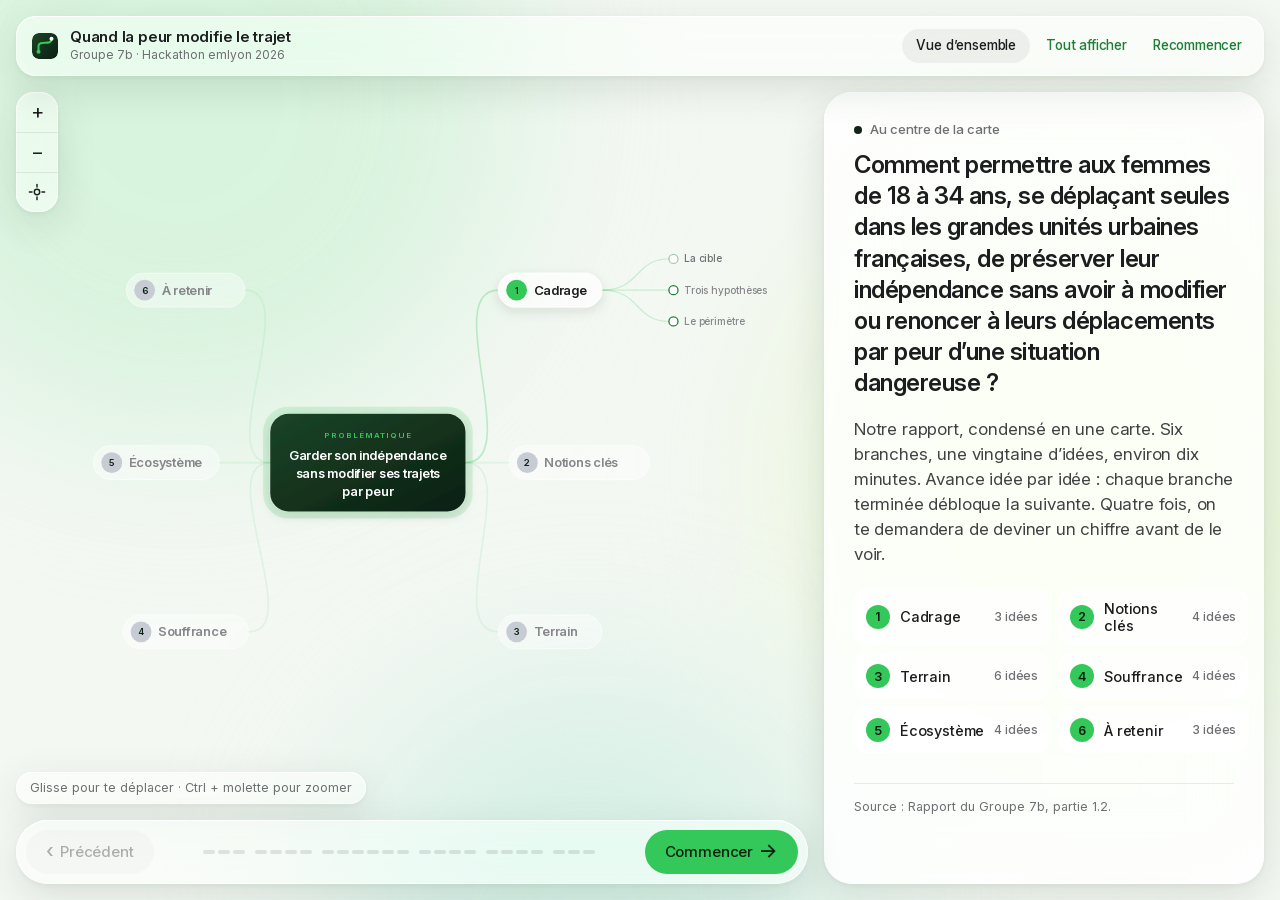
==== commit 49e31d78: "Thème « Glass Pomme » : retour au vert, version vert pomme Apple Accent #34c759 avec texte foncé (co" ====
--- a/index.html
+++ b/index.html
@@ -3,7 +3,7 @@
 <head>
   <meta charset="utf-8">
   <meta name="viewport" content="width=device-width, initial-scale=1, viewport-fit=cover">
-  <meta name="theme-color" content="#f5f7fb">
+  <meta name="theme-color" content="#f4f8f3">
   <title>Quand la peur modifie le trajet — Groupe 7b</title>
   <meta name="description" content="Le rapport du Groupe 7b condensé en une carte mentale interactive : comment les femmes de 18 à 34 ans peuvent garder leur liberté de déplacement sans modifier leurs trajets par peur.">
   <link rel="icon" href="assets/favicon.svg" type="image/svg+xml">
--- a/css/variables.css
+++ b/css/variables.css
@@ -1,11 +1,14 @@
-/* Thème « Glass Blue » — voir DESIGN.md */
+/* Thème « Glass Pomme » — voir DESIGN.md */
 :root {
-  --blue: #0071e3;
-  --blue-bright: #2997ff;
-  --blue-deep: #0058b0;
-  --blue-mist: #e8f1fd;
-  --blue-sky: #cfe3fb;
-  --indigo: #5e5ce6;
+  --accent: #34c759;
+  --accent-bright: #5fd67b;
+  --accent-hover: #2db14f;
+  --accent-ink: #1d7f35;
+  --accent-deep: #1b6b2c;
+  --accent-mist: #eaf8ec;
+  --accent-sky: #c9eed1;
+  --on-accent: #06210f;
+  --data: #0071e3;
   --red: #d70015;
   --red-mist: #fff0f0;
 
@@ -15,7 +18,7 @@
   --ink-4: #86868b;
   --hairline: rgb(0 0 0 / 8%);
   --track: #eef2f8;
-  --canvas: #f5f7fb;
+  --canvas: #f4f8f3;
   --white: #ffffff;
 
   --glass: rgb(255 255 255 / 55%);
@@ -24,8 +27,8 @@
   --glass-blur: blur(24px) saturate(180%);
   --glass-blur-dense: blur(32px) saturate(180%);
   --glass-edge: inset 0 1px 0 rgb(255 255 255 / 85%), inset 0 0 0 1px rgb(255 255 255 / 55%);
-  --shadow-float: 0 12px 40px rgb(16 42 90 / 12%), 0 2px 6px rgb(16 42 90 / 5%);
-  --shadow-soft: 0 4px 16px rgb(16 42 90 / 7%);
+  --shadow-float: 0 12px 40px rgb(18 53 28 / 12%), 0 2px 6px rgb(18 53 28 / 5%);
+  --shadow-soft: 0 4px 16px rgb(18 53 28 / 7%);
 
   --font-display: -apple-system, BlinkMacSystemFont, 'SF Pro Display', 'Inter', 'Segoe UI', system-ui, sans-serif;
   --font-text: -apple-system, BlinkMacSystemFont, 'SF Pro Text', 'Inter', 'Segoe UI', system-ui, sans-serif;
--- a/css/style.css
+++ b/css/style.css
@@ -1,4 +1,4 @@
-/* Thème « Glass Blue » — référence : DESIGN.md */
+/* Thème « Glass Pomme » — référence : DESIGN.md */
 @font-face { font-family: Inter; src: url('../assets/fonts/InterVariable.woff2') format('woff2'); font-weight: 100 900; font-style: normal; font-display: swap; }
 
 *, *::before, *::after { box-sizing: border-box; }
@@ -13,21 +13,21 @@
 button:disabled { cursor: default; }
 h1, h2, h3, p, ol, ul, dl, dd, figure, blockquote { margin: 0; padding: 0; }
 ol, ul { list-style: none; }
-a { color: var(--blue); text-decoration: none; }
+a { color: var(--accent-ink); text-decoration: none; }
 a:hover { text-decoration: underline; }
-::selection { background: var(--blue-sky); }
-:focus-visible { outline: 3px solid rgb(0 113 227 / 55%); outline-offset: 2px; }
+::selection { background: var(--accent-sky); }
+:focus-visible { outline: 3px solid rgb(29 127 53 / 75%); outline-offset: 2px; }
 .sr-only { position: absolute; width: 1px; height: 1px; overflow: hidden; clip: rect(0 0 0 0); white-space: nowrap; }
-.skip-link { position: fixed; top: -100px; left: 16px; z-index: 50; padding: 10px 18px; border-radius: var(--radius-pill); background: var(--blue); color: var(--white); }
+.skip-link { position: fixed; top: -100px; left: 16px; z-index: 50; padding: 10px 18px; border-radius: var(--radius-pill); background: var(--accent); color: var(--on-accent); }
 .skip-link:focus { top: 12px; }
 .noscript { position: relative; z-index: 5; padding: 24px; }
 
 /* ---------- Fond : halos bleus qui dérivent ---------- */
 .backdrop { position: fixed; inset: 0; z-index: 0; overflow: hidden; pointer-events: none; }
 .backdrop i { position: absolute; display: block; border-radius: 50%; filter: blur(90px); opacity: .55; animation: drift 38s ease-in-out infinite alternate; }
-.backdrop i:nth-child(1) { width: 52vw; height: 52vw; left: -12vw; top: -18vw; background: #a9d1ff; }
-.backdrop i:nth-child(2) { width: 46vw; height: 46vw; right: -8vw; top: 20vh; background: #c9d7ff; animation-duration: 46s; animation-delay: -12s; }
-.backdrop i:nth-child(3) { width: 40vw; height: 40vw; left: 26vw; bottom: -22vw; background: #b8e4ff; animation-duration: 52s; animation-delay: -24s; }
+.backdrop i:nth-child(1) { width: 52vw; height: 52vw; left: -12vw; top: -18vw; background: #c2efcd; }
+.backdrop i:nth-child(2) { width: 46vw; height: 46vw; right: -8vw; top: 20vh; background: #e2f7c6; animation-duration: 46s; animation-delay: -12s; }
+.backdrop i:nth-child(3) { width: 40vw; height: 40vw; left: 26vw; bottom: -22vw; background: #bfeadc; animation-duration: 52s; animation-delay: -24s; }
 @keyframes drift {
   0% { transform: translate3d(0, 0, 0) scale(1); }
   50% { transform: translate3d(6vw, 4vh, 0) scale(1.08); }
@@ -68,7 +68,7 @@
 .seg:hover { background: rgb(0 0 0 / 8%); }
 .seg[aria-pressed="true"] { background: var(--ink); color: var(--white); }
 .seg, .link-button { white-space: nowrap; }
-.link-button { padding: 7px 10px; border: 0; background: none; color: var(--blue); font-size: 13.5px; font-weight: 500; border-radius: var(--radius-pill); }
+.link-button { padding: 7px 10px; border: 0; background: none; color: var(--accent-ink); font-size: 13.5px; font-weight: 500; border-radius: var(--radius-pill); }
 .link-button:hover { text-decoration: underline; }
 
 /* ---------- Scène de la carte ---------- */
@@ -91,7 +91,7 @@
 .stage-hint.is-hidden { opacity: 0; transform: translateY(6px); pointer-events: none; }
 
 /* ---------- Carte SVG ---------- */
-.link { fill: none; stroke: var(--blue); stroke-opacity: .22; stroke-width: 2; stroke-linecap: round; transition: stroke-opacity .3s, opacity .3s; }
+.link { fill: none; stroke: var(--accent); stroke-opacity: .22; stroke-width: 2; stroke-linecap: round; transition: stroke-opacity .3s, opacity .3s; }
 .link-main { stroke-width: 2.5; stroke-opacity: .28; }
 .link-leaf.is-seen { stroke-opacity: .42; }
 .branch-links.is-locked .link-main { stroke-opacity: .1; }
@@ -99,45 +99,45 @@
 
 .branch-node, .leaf, .center-node { cursor: pointer; outline: none; }
 .branch-node rect { fill: rgb(255 255 255 / 80%); stroke: rgb(255 255 255 / 95%); stroke-width: 1.5; transition: fill .3s; }
-.branch-num-bg { fill: var(--blue); transition: fill .3s; }
-.branch-num { fill: var(--white); font-size: 14px; font-weight: 600; }
+.branch-num-bg { fill: var(--accent); transition: fill .3s; }
+.branch-num { fill: var(--on-accent); font-size: 14px; font-weight: 600; }
 .branch-title { fill: var(--ink); font-size: 20px; font-weight: 600; letter-spacing: -.02em; transition: fill .3s; }
-.branch.is-done .branch-node rect { fill: rgb(232 241 253 / 92%); }
-.branch.is-done .branch-title { fill: var(--blue-deep); }
-.branch.is-active .branch-node rect { fill: var(--blue); stroke: rgb(255 255 255 / 40%); }
-.branch.is-active .branch-num-bg { fill: var(--white); }
-.branch.is-active .branch-num { fill: var(--blue); }
-.branch.is-active .branch-title { fill: var(--white); }
+.branch.is-done .branch-node rect { fill: rgb(234 248 236 / 94%); }
+.branch.is-done .branch-title { fill: var(--accent-deep); }
+.branch.is-active .branch-node rect { fill: var(--accent); stroke: rgb(255 255 255 / 50%); }
+.branch.is-active .branch-num-bg { fill: var(--on-accent); }
+.branch.is-active .branch-num { fill: var(--accent); }
+.branch.is-active .branch-title { fill: var(--on-accent); }
 .branch.is-locked .branch-node { cursor: default; }
 .branch.is-locked .branch-node rect { fill: rgb(255 255 255 / 38%); stroke: rgb(255 255 255 / 60%); filter: none; }
 .branch.is-locked .branch-num-bg { fill: #c7cbd3; }
 .branch.is-locked .branch-title { fill: var(--ink-4); }
 .branch:not(.is-locked):not(.is-active) .branch-node:hover rect { fill: rgb(255 255 255 / 97%); }
-.branch.is-active .branch-node:hover rect { fill: var(--blue-deep); }
-.branch-node:focus-visible rect { stroke: var(--blue); stroke-width: 3; }
+.branch.is-active .branch-node:hover rect { fill: var(--accent-hover); }
+.branch-node:focus-visible rect { stroke: var(--accent-ink); stroke-width: 3; }
 
 .leaf { transition: opacity .35s; }
 .branch.is-locked .leaf { opacity: 0; pointer-events: none; }
 .leaf-hit { fill: transparent; }
-.leaf circle { fill: var(--white); stroke: var(--blue); stroke-width: 2; transition: fill .25s, r .25s, stroke-width .25s; }
+.leaf circle { fill: var(--white); stroke: var(--accent-ink); stroke-width: 2; transition: fill .25s, r .25s, stroke-width .25s; }
 .leaf text { fill: var(--ink); font-family: var(--font-text); font-size: 15.5px; font-weight: 500; letter-spacing: -.01em; }
-.leaf.is-next circle { stroke: #9fb4cf; }
+.leaf.is-next circle { stroke: #a8c9ae; }
 .leaf.is-next text { fill: var(--ink-3); }
-.leaf.is-seen circle { fill: var(--blue); }
-.leaf.is-current circle { fill: var(--blue); stroke: rgb(0 113 227 / 22%); stroke-width: 8; r: 8px; }
-.leaf.is-current text { fill: var(--blue); font-weight: 600; }
+.leaf.is-seen circle { fill: var(--accent); stroke: var(--accent-ink); }
+.leaf.is-current circle { fill: var(--accent); stroke: rgb(52 199 89 / 30%); stroke-width: 8; r: 8px; }
+.leaf.is-current text { fill: var(--accent-ink); font-weight: 600; }
 .leaf[aria-disabled="true"] { cursor: default; }
 .leaf[aria-disabled="true"] text { fill: var(--ink-4); }
-.leaf:not([aria-disabled="true"]):hover text { fill: var(--blue); }
-.leaf:focus-visible .leaf-hit { fill: rgb(0 113 227 / 10%); stroke: var(--blue); stroke-width: 1.5; }
+.leaf:not([aria-disabled="true"]):hover text { fill: var(--accent-ink); }
+.leaf:focus-visible .leaf-hit { fill: rgb(52 199 89 / 14%); stroke: var(--accent); stroke-width: 1.5; }
 
 .branch, .branch-links { transition: opacity .45s; }
 .map.is-focused .branch:not(.is-active), .map.is-focused .branch-links:not(.is-active) { opacity: .42; }
 
 .center-bg { fill: url(#centerGrad); }
-.center-halo { fill: none; stroke: var(--blue); stroke-opacity: 0; stroke-width: 10; transition: stroke-opacity .3s; }
+.center-halo { fill: none; stroke: var(--accent); stroke-opacity: 0; stroke-width: 10; transition: stroke-opacity .3s; }
 .center-node.is-active .center-halo, .center-node:focus-visible .center-halo { stroke-opacity: .16; }
-.center-label { fill: rgb(255 255 255 / 80%); font-size: 12px; font-weight: 600; letter-spacing: .12em; text-anchor: middle; }
+.center-label { fill: var(--accent); font-size: 12px; font-weight: 600; letter-spacing: .12em; text-anchor: middle; }
 .center-line { fill: var(--white); font-size: 20px; font-weight: 600; letter-spacing: -.02em; text-anchor: middle; }
 
 /* ---------- Panneau de lecture ---------- */
@@ -160,20 +160,20 @@
 .nav-button { position: relative; z-index: 3; display: inline-flex; align-items: center; justify-content: center; gap: 6px; min-width: 128px; padding: 11px 20px; border: 0; border-radius: var(--radius-pill); background: rgb(0 0 0 / 5%); font-size: 15px; font-weight: 500; transition: background .2s; }
 .nav-button span { font-size: 20px; line-height: 0; margin-top: -2px; }
 .nav-button:not(:disabled):hover { background: rgb(0 0 0 / 9%); }
-.nav-button.primary { background: var(--blue); color: var(--white); }
-.nav-button.primary:not(:disabled):hover { background: var(--blue-deep); }
+.nav-button.primary { background: var(--accent); color: var(--on-accent); }
+.nav-button.primary:not(:disabled):hover { background: var(--accent-hover); }
 .nav-button:disabled { opacity: .35; }
 .progress { position: relative; z-index: 3; display: flex; gap: 10px; align-items: center; justify-content: center; min-width: 0; overflow: hidden; }
 .seg-group { display: flex; gap: 3px; }
 .seg-group i { display: block; width: 12px; height: 4px; border-radius: 2px; background: rgb(0 0 0 / 10%); transition: background .3s, width .3s; }
-.seg-group i.seen { background: #8fbcf2; }
-.seg-group i.cur { background: var(--blue); width: 22px; }
+.seg-group i.seen { background: #9ad8a8; }
+.seg-group i.cur { background: var(--accent); width: 22px; }
 
 /* ---------- Panneau : contenu ---------- */
 .crumb { display: flex; align-items: center; gap: 8px; font-size: 13px; font-weight: 500; color: var(--ink-3); letter-spacing: 0; }
 .crumb span { margin-left: auto; font-variant-numeric: tabular-nums; }
-.dot { display: inline-block; width: 8px; height: 8px; border-radius: 50%; background: var(--blue); }
-.dot.center { background: linear-gradient(135deg, var(--blue-bright), var(--blue)); }
+.dot { display: inline-block; width: 8px; height: 8px; border-radius: 50%; background: var(--accent); }
+.dot.center { background: #0f2416; }
 .panel h2 { margin: 10px 0 18px; font-family: var(--font-display); font-size: 32px; font-weight: 700; letter-spacing: -.025em; line-height: 1.1; text-wrap: balance; }
 .panel h2:focus { outline: none; }
 .panel h2.problem { font-size: 24px; font-weight: 600; letter-spacing: -.02em; line-height: 1.3; }
@@ -185,15 +185,15 @@
 .source { margin-top: 30px !important; padding-top: 14px; border-top: 1px solid var(--hairline); font-size: 12.5px; color: var(--ink-3); line-height: 1.45; letter-spacing: 0; }
 .locked-note { margin-top: 14px; font-size: 14px; color: var(--ink-3); }
 .caveat { margin-top: 16px !important; font-size: 14px; color: var(--ink-3); }
-.button { position: relative; z-index: 3; display: inline-flex; align-items: center; gap: 8px; padding: 11px 22px; border: 0; border-radius: var(--radius-pill); background: var(--blue); color: var(--white); font-size: 15px; font-weight: 500; transition: background .2s; }
-.button:hover { background: var(--blue-deep); }
-.text-button { padding: 4px 0; border: 0; background: none; color: var(--blue); font-size: 15px; font-weight: 500; }
+.button { position: relative; z-index: 3; display: inline-flex; align-items: center; gap: 8px; padding: 11px 22px; border: 0; border-radius: var(--radius-pill); background: var(--accent); color: var(--on-accent); font-size: 15px; font-weight: 500; transition: background .2s; }
+.button:hover { background: var(--accent-hover); }
+.text-button { padding: 4px 0; border: 0; background: none; color: var(--accent-ink); font-size: 15px; font-weight: 500; }
 .text-button:hover { text-decoration: underline; }
 
 /* Intro */
 .branch-list { display: grid; grid-template-columns: 1fr 1fr; gap: 8px; margin-top: 22px; }
 .branch-list li { display: flex; align-items: center; gap: 10px; padding: 11px 12px; border-radius: var(--radius-small); background: var(--glass-card); box-shadow: inset 0 0 0 1px rgb(255 255 255 / 80%); font-weight: 500; font-size: 14.5px; line-height: 1.2; }
-.branch-list span, .numbered .num, .chip span, .outline-branch span { flex: none; display: inline-grid; place-items: center; width: 24px; height: 24px; border-radius: 50%; background: var(--blue); color: var(--white); font-size: 12.5px; font-weight: 600; }
+.branch-list span, .numbered .num, .chip span, .outline-branch span { flex: none; display: inline-grid; place-items: center; width: 24px; height: 24px; border-radius: 50%; background: var(--accent); color: var(--on-accent); font-size: 12.5px; font-weight: 600; }
 .branch-list small { margin-left: auto; white-space: nowrap; color: var(--ink-3); font-size: 12px; }
 
 /* Faits */
@@ -211,18 +211,18 @@
 /* Périmètre */
 .scope { display: grid; grid-template-columns: 1fr 1fr; gap: 10px; }
 .scope-col { padding: 16px; border-radius: var(--radius-card); }
-.scope-col.in { background: var(--blue-mist); }
-.scope-col.in h3 { color: var(--blue-deep); }
+.scope-col.in { background: var(--accent-mist); }
+.scope-col.in h3 { color: var(--accent-deep); }
 .scope-col.out { background: rgb(0 0 0 / 4%); }
 .scope-col ul { margin-top: 8px; display: grid; gap: 8px; font-size: 14.5px; }
 .scope-col li { padding-left: 16px; position: relative; }
-.scope-col li::before { content: ''; position: absolute; left: 0; top: .6em; width: 6px; height: 6px; border-radius: 50%; background: var(--blue); }
+.scope-col li::before { content: ''; position: absolute; left: 0; top: .6em; width: 6px; height: 6px; border-radius: 50%; background: var(--accent); }
 .scope-col.out li::before { background: none; box-shadow: inset 0 0 0 1.5px var(--ink-4); }
 
 /* Trajet en étapes */
 .trip { margin-top: 20px; }
 .trip li { position: relative; display: flex; align-items: baseline; gap: 10px; padding: 9px 0 9px 28px; }
-.trip li::before { content: ''; position: absolute; left: 5px; top: 16px; width: 10px; height: 10px; border-radius: 50%; background: var(--white); box-shadow: inset 0 0 0 2px #b8c4d4; }
+.trip li::before { content: ''; position: absolute; left: 5px; top: 16px; width: 10px; height: 10px; border-radius: 50%; background: var(--white); box-shadow: inset 0 0 0 2px #b7c8ba; }
 .trip li::after { content: ''; position: absolute; left: 9px; top: 30px; bottom: -10px; width: 2px; background: var(--hairline); }
 .trip li:last-child::after { display: none; }
 .trip li.hot::before { background: var(--red); box-shadow: 0 0 0 4px rgb(215 0 21 / 12%); }
@@ -234,14 +234,14 @@
 /* Comparaison */
 .compare { display: grid; grid-template-columns: 1fr 1fr; gap: 10px; }
 .compare-card { padding: 16px; border-radius: var(--radius-card); background: rgb(0 0 0 / 4%); }
-.compare-card.strong { background: var(--blue-mist); }
-.compare-card.strong h3 { color: var(--blue-deep); }
+.compare-card.strong { background: var(--accent-mist); }
+.compare-card.strong h3 { color: var(--accent-deep); }
 .compare-card p { margin-top: 6px; font-size: 14.5px; color: var(--ink-2); }
 
 /* Entonnoir */
 .funnel { display: grid; gap: 6px; margin-bottom: 4px; }
 .funnel li { width: var(--w); display: flex; align-items: baseline; gap: 10px; padding: 10px 16px; border-radius: var(--radius-small); background: rgb(0 0 0 / 4%); }
-.funnel li.strong { background: var(--blue); color: var(--white); }
+.funnel li.strong { background: var(--accent); color: var(--on-accent); }
 .funnel b { font-family: var(--font-display); font-size: 28px; font-weight: 700; letter-spacing: -.03em; line-height: 1; font-variant-numeric: tabular-nums; }
 .funnel span { font-weight: 500; font-size: 14.5px; }
 
@@ -255,28 +255,28 @@
 .bar-value b { font-size: 15px; font-weight: 600; color: var(--ink); }
 .bar-value small { margin-left: 8px; font-size: 12.5px; }
 .bar-track { grid-row: 2; grid-column: 1 / -1; height: 6px; border-radius: 3px; background: var(--track); overflow: hidden; }
-.bar-fill { display: block; height: 100%; border-radius: 3px; background: #9cc7f5; }
+.bar-fill { display: block; height: 100%; border-radius: 3px; background: #b4e4bf; }
 .bars li.hot .bar-label { font-weight: 600; }
-.bars li.hot .bar-value b { color: var(--blue); }
-.bars li.hot .bar-fill { background: var(--blue); }
+.bars li.hot .bar-value b { color: var(--accent-ink); }
+.bars li.hot .bar-fill { background: var(--accent); }
 
 /* Devine le chiffre */
 .guess, .scene, .chain-detail, .sol-card { position: relative; border-radius: var(--radius-card); background: var(--glass-card); box-shadow: inset 0 0 0 1px rgb(255 255 255 / 85%), var(--shadow-soft); }
 .guess { padding: 20px 22px 22px; }
-.guess-kicker { font-size: 12px; font-weight: 600; letter-spacing: .06em; text-transform: uppercase; color: var(--blue); }
-.guess.blue .guess-kicker { color: var(--indigo); }
+.guess-kicker { font-size: 12px; font-weight: 600; letter-spacing: .06em; text-transform: uppercase; color: var(--accent-ink); }
+.guess.blue .guess-kicker { color: var(--data); }
 .guess-q { margin-top: 6px !important; font-family: var(--font-display); font-size: 18px; font-weight: 600; letter-spacing: -.015em; line-height: 1.35; }
 .guess-input { display: flex; align-items: baseline; gap: 8px; margin: 14px 0 4px; }
 .guess-input output { font-family: var(--font-display); font-size: 56px; font-weight: 700; letter-spacing: -.04em; line-height: 1; font-variant-numeric: tabular-nums; }
 .guess-input span { font-weight: 500; color: var(--ink-3); }
-.guess input[type="range"] { width: 100%; margin: 8px 0 0; accent-color: var(--blue); height: 28px; }
+.guess input[type="range"] { width: 100%; margin: 8px 0 0; accent-color: var(--accent-ink); height: 28px; }
 .guess-scale { display: flex; justify-content: space-between; font-size: 12px; color: var(--ink-3); }
 .guess-actions { display: flex; align-items: center; gap: 18px; margin-top: 16px; flex-wrap: wrap; }
 .reveal-big { display: flex; align-items: baseline; gap: 10px; margin-top: 12px; }
-.reveal-big b { font-family: var(--font-display); font-size: 76px; font-weight: 700; letter-spacing: -.045em; line-height: .95; color: var(--blue); font-variant-numeric: tabular-nums; }
+.reveal-big b { font-family: var(--font-display); font-size: 76px; font-weight: 700; letter-spacing: -.045em; line-height: .95; color: var(--accent-ink); font-variant-numeric: tabular-nums; }
 .reveal-big span { font-size: 18px; font-weight: 500; color: var(--ink-2); }
 .reveal-big:focus { outline: none; }
-.guess.blue .reveal-big b { color: var(--indigo); }
+.guess.blue .reveal-big b { color: var(--data); }
 .compare-track { position: relative; height: 70px; margin: 14px 8px 0; }
 .compare-track .track { position: absolute; left: 0; right: 0; top: 31px; height: 4px; border-radius: 2px; background: var(--track); }
 .mark { position: absolute; top: 0; bottom: 0; width: 0; }
@@ -284,10 +284,10 @@
 .mark em { position: absolute; left: 0; transform: translateX(-50%); font-style: normal; font-size: 12.5px; font-weight: 600; white-space: nowrap; letter-spacing: 0; }
 .mark.you i { background: var(--white); box-shadow: inset 0 0 0 2px var(--ink-3), var(--shadow-soft); }
 .mark.you em { top: 0; color: var(--ink-3); }
-.mark.real i { background: var(--blue); box-shadow: 0 0 0 5px rgb(0 113 227 / 18%); }
-.mark.real em { top: 48px; color: var(--blue); }
-.guess.blue .mark.real i { background: var(--indigo); box-shadow: 0 0 0 5px rgb(94 92 230 / 18%); }
-.guess.blue .mark.real em { color: var(--indigo); }
+.mark.real i { background: var(--accent); box-shadow: 0 0 0 5px rgb(52 199 89 / 28%); }
+.mark.real em { top: 48px; color: var(--accent-ink); }
+.guess.blue .mark.real i { background: var(--data); box-shadow: 0 0 0 5px rgb(0 113 227 / 18%); }
+.guess.blue .mark.real em { color: var(--data); }
 .guess-msg { margin-top: 8px !important; font-weight: 500; }
 .guess + .lead, .facts + .guess { margin-top: 18px; }
 
@@ -298,9 +298,9 @@
 .scene-text { margin-top: 12px !important; font-family: var(--font-display); font-size: 19px; font-weight: 600; line-height: 1.35; letter-spacing: -.015em; }
 .options { display: grid; gap: 8px; margin-top: 14px; }
 .option { position: relative; width: 100%; padding: 12px 16px; border: 0; border-radius: var(--radius-small); background: rgb(255 255 255 / 88%); box-shadow: inset 0 0 0 1px var(--hairline); text-align: left; font-size: 15.5px; font-weight: 500; transition: box-shadow .15s, background .15s, color .15s; }
-.option:not(:disabled):hover { box-shadow: inset 0 0 0 1.5px var(--blue); }
-.option[aria-pressed="true"] { background: var(--blue); color: var(--white); box-shadow: none; }
-.option.right { background: var(--blue-mist); color: var(--blue-deep); box-shadow: inset 0 0 0 1.5px var(--blue); font-weight: 600; }
+.option:not(:disabled):hover { box-shadow: inset 0 0 0 1.5px var(--accent); }
+.option[aria-pressed="true"] { background: var(--accent); color: var(--on-accent); box-shadow: none; }
+.option.right { background: var(--accent-mist); color: var(--accent-deep); box-shadow: inset 0 0 0 1.5px var(--accent); font-weight: 600; }
 .option.right::after { content: ' ✓'; }
 .option.wrong { background: var(--red-mist); box-shadow: inset 0 0 0 1.5px var(--red); }
 .option.wrong::after { content: ' ✕'; color: var(--red); }
@@ -310,19 +310,19 @@
 .scene-result { margin-top: 16px; padding-top: 16px; border-top: 1px solid var(--hairline); }
 .scene-result .bars { margin-top: 14px; }
 .result-big { font-size: 17px; font-weight: 500; }
-.result-big b { font-family: var(--font-display); font-size: 22px; font-weight: 700; color: var(--blue); }
+.result-big b { font-family: var(--font-display); font-size: 22px; font-weight: 700; color: var(--accent-ink); }
 .mini-chain { display: flex; flex-wrap: wrap; gap: 6px; margin-bottom: 12px; }
 .mini-chain li { padding: 6px 12px; border-radius: var(--radius-pill); background: rgb(0 0 0 / 5%); font-size: 13.5px; font-weight: 500; color: var(--ink-3); }
-.mini-chain li.on { background: var(--blue); color: var(--white); }
+.mini-chain li.on { background: var(--accent); color: var(--on-accent); }
 
 /* Progression */
 .chain { display: flex; flex-wrap: wrap; align-items: center; gap: 6px; margin-top: 20px; }
 .chain-step { display: inline-flex; align-items: center; gap: 8px; padding: 7px 14px 7px 7px; border: 0; border-radius: var(--radius-pill); background: rgb(0 0 0 / 5%); font-weight: 500; font-size: 14.5px; transition: background .2s, color .2s; }
 .chain-step span { display: inline-grid; place-items: center; width: 22px; height: 22px; border-radius: 50%; background: var(--white); font-size: 12px; font-weight: 600; }
 .chain-step:hover { background: rgb(0 0 0 / 9%); }
-.chain-step.past { background: var(--blue-mist); color: var(--blue-deep); }
-.chain-step.on { background: var(--blue); color: var(--white); }
-.chain-step.on span { color: var(--blue); }
+.chain-step.past { background: var(--accent-mist); color: var(--accent-deep); }
+.chain-step.on { background: var(--accent); color: var(--on-accent); }
+.chain-step.on span { background: var(--on-accent); color: var(--accent); }
 .chain-arrow { font-style: normal; color: var(--ink-4); }
 .chain-detail { margin-top: 14px; padding: 18px 20px; }
 .chain-detail h3 { font-size: 20px; letter-spacing: -.02em; }
@@ -330,14 +330,14 @@
 
 /* Coût */
 .cost { display: flex; flex-wrap: wrap; gap: 8px; margin-top: 16px; }
-.cost li { padding: 9px 16px; border-radius: var(--radius-pill); background: var(--blue-mist); color: var(--blue-deep); font-weight: 500; font-size: 15px; }
+.cost li { padding: 9px 16px; border-radius: var(--radius-pill); background: var(--accent-mist); color: var(--accent-deep); font-weight: 500; font-size: 15px; }
 
 /* Citations */
-.quote { padding: 2px 0 2px 18px; box-shadow: inset 3px 0 0 var(--blue); }
+.quote { padding: 2px 0 2px 18px; box-shadow: inset 3px 0 0 var(--accent); }
 .quote p { font-family: var(--font-display); font-size: 21px; font-weight: 600; letter-spacing: -.02em; line-height: 1.35; }
-.quote.big { padding: 26px 24px; border-radius: var(--radius-card); background: linear-gradient(135deg, var(--blue-bright), var(--blue) 60%, #0060df); box-shadow: var(--shadow-float); }
+.quote.big { padding: 26px 24px; border-radius: var(--radius-card); background: linear-gradient(135deg, #1b4527, #0b1f11); box-shadow: var(--shadow-float); }
 .quote.big p { color: var(--white); font-size: 22px; }
-.quote.big::before { content: '“'; display: block; color: rgb(255 255 255 / 60%); font-family: var(--font-display); font-size: 56px; font-weight: 700; line-height: .6; height: 26px; }
+.quote.big::before { content: '“'; display: block; color: var(--accent); font-family: var(--font-display); font-size: 56px; font-weight: 700; line-height: .6; height: 26px; }
 
 /* Chaîne de valeur */
 .vchain ol { display: grid; gap: 6px; }
@@ -355,17 +355,17 @@
 .actors li { padding: 12px 14px; border-radius: var(--radius-small); }
 .actors li strong { display: block; font-size: 14.5px; font-weight: 600; }
 .actors li span { display: block; margin-top: 2px; font-size: 13px; color: var(--ink-2); line-height: 1.4; }
-.actors-group.near li { background: var(--blue-mist); }
-.actors-group.near li strong { color: var(--blue-deep); }
+.actors-group.near li { background: var(--accent-mist); }
+.actors-group.near li strong { color: var(--accent-deep); }
 .actors-group.far li { background: rgb(0 0 0 / 4%); }
 .actors-center { justify-self: center; padding: 8px 18px; border-radius: var(--radius-pill); background: var(--ink); color: var(--white); font-weight: 600; text-align: center; line-height: 1.25; font-size: 15px; }
 .actors-center small { display: block; font-weight: 400; color: rgb(255 255 255 / 72%); font-size: 12.5px; }
-.punch { margin-top: 18px !important; padding: 18px 20px; border-radius: var(--radius-card); background: var(--blue); color: var(--white); font-family: var(--font-display); font-size: 19px; font-weight: 600; letter-spacing: -.015em; line-height: 1.35; box-shadow: var(--shadow-float); }
+.punch { margin-top: 18px !important; padding: 18px 20px; border-radius: var(--radius-card); background: var(--accent); color: var(--on-accent); font-family: var(--font-display); font-size: 19px; font-weight: 600; letter-spacing: -.015em; line-height: 1.35; box-shadow: var(--shadow-float); }
 
 /* Solutions */
 .sol-list { display: flex; flex-wrap: wrap; gap: 8px; margin-top: 16px; }
 .sol-card { margin-top: 16px; padding: 18px 20px; }
-.sol-card .tag { display: inline-block; padding: 4px 11px; border-radius: var(--radius-pill); background: var(--blue-mist); color: var(--blue-deep); font-size: 12.5px; font-weight: 500; }
+.sol-card .tag { display: inline-block; padding: 4px 11px; border-radius: var(--radius-pill); background: var(--accent-mist); color: var(--accent-deep); font-size: 12.5px; font-weight: 500; }
 .sol-card h3 { margin-top: 10px; font-size: 19px; letter-spacing: -.02em; }
 .sol-card dl { display: grid; gap: 12px; margin-top: 12px; }
 .sol-card dt { font-size: 12px; font-weight: 600; letter-spacing: .06em; text-transform: uppercase; color: var(--ink-3); }
@@ -385,11 +385,11 @@
 .quiz { display: grid; gap: 22px; counter-reset: q; }
 .quiz > li { counter-increment: q; }
 .quiz-q { font-family: var(--font-display); font-weight: 600; font-size: 17px; letter-spacing: -.015em; }
-.quiz-q::before { content: counter(q) '. '; color: var(--blue); }
+.quiz-q::before { content: counter(q) '. '; color: var(--accent-ink); }
 .quiz-why { margin-top: 10px !important; font-size: 14.5px; color: var(--ink-2); }
 .quiz-why:focus { outline: none; }
-.quiz-end { margin-top: 24px; padding: 20px; border-radius: var(--radius-card); background: var(--blue-mist); }
-.quiz-end p { font-weight: 500; margin-bottom: 14px; color: var(--blue-deep); }
+.quiz-end { margin-top: 24px; padding: 20px; border-radius: var(--radius-card); background: var(--accent-mist); }
+.quiz-end p { font-weight: 500; margin-bottom: 14px; color: var(--accent-deep); }
 
 /* ---------- Tablette ---------- */
 @media (max-width: 1180px) {
@@ -414,9 +414,9 @@
   .chips::-webkit-scrollbar { display: none; }
   .chip { flex: none; display: inline-flex; align-items: center; gap: 6px; padding: 5px 12px 5px 5px; border: 0; border-radius: var(--radius-pill); background: var(--glass-dense); -webkit-backdrop-filter: var(--glass-blur); backdrop-filter: var(--glass-blur); box-shadow: var(--glass-edge), var(--shadow-soft); font-size: 13.5px; font-weight: 500; }
   .chip span { width: 22px; height: 22px; font-size: 11.5px; }
-  .chip.done { background: var(--blue-mist); color: var(--blue-deep); }
-  .chip.on { background: var(--blue); color: var(--white); }
-  .chip.on span { background: var(--white); color: var(--blue); }
+  .chip.done { background: var(--accent-mist); color: var(--accent-deep); }
+  .chip.on { background: var(--accent); color: var(--on-accent); }
+  .chip.on span { background: var(--on-accent); color: var(--accent); }
   .chip:disabled { color: var(--ink-4); background: rgb(255 255 255 / 45%); }
   .chip:disabled span { background: #c7cbd3; }
   .panel { position: relative; inset: auto; width: auto; margin: 0 8px; border-radius: 24px; overflow: visible; transition: none; }
@@ -428,7 +428,7 @@
   .outline > ol { display: grid; gap: 16px; }
   .outline-branch { display: flex; align-items: center; gap: 10px; font-weight: 600; }
   .outline ul { display: grid; gap: 6px; margin: 8px 0 0 34px; }
-  .outline ul button { position: relative; z-index: 3; border: 0; background: none; padding: 2px 0; text-align: left; color: var(--blue); }
+  .outline ul button { position: relative; z-index: 3; border: 0; background: none; padding: 2px 0; text-align: left; color: var(--accent-ink); }
   .outline ul button.seen { font-weight: 600; }
   .outline ul button:disabled { color: var(--ink-4); }
   .guide { position: sticky; left: auto; right: auto !important; bottom: 8px; margin: 12px 8px max(8px, env(safe-area-inset-bottom)); height: auto; padding: 8px; }
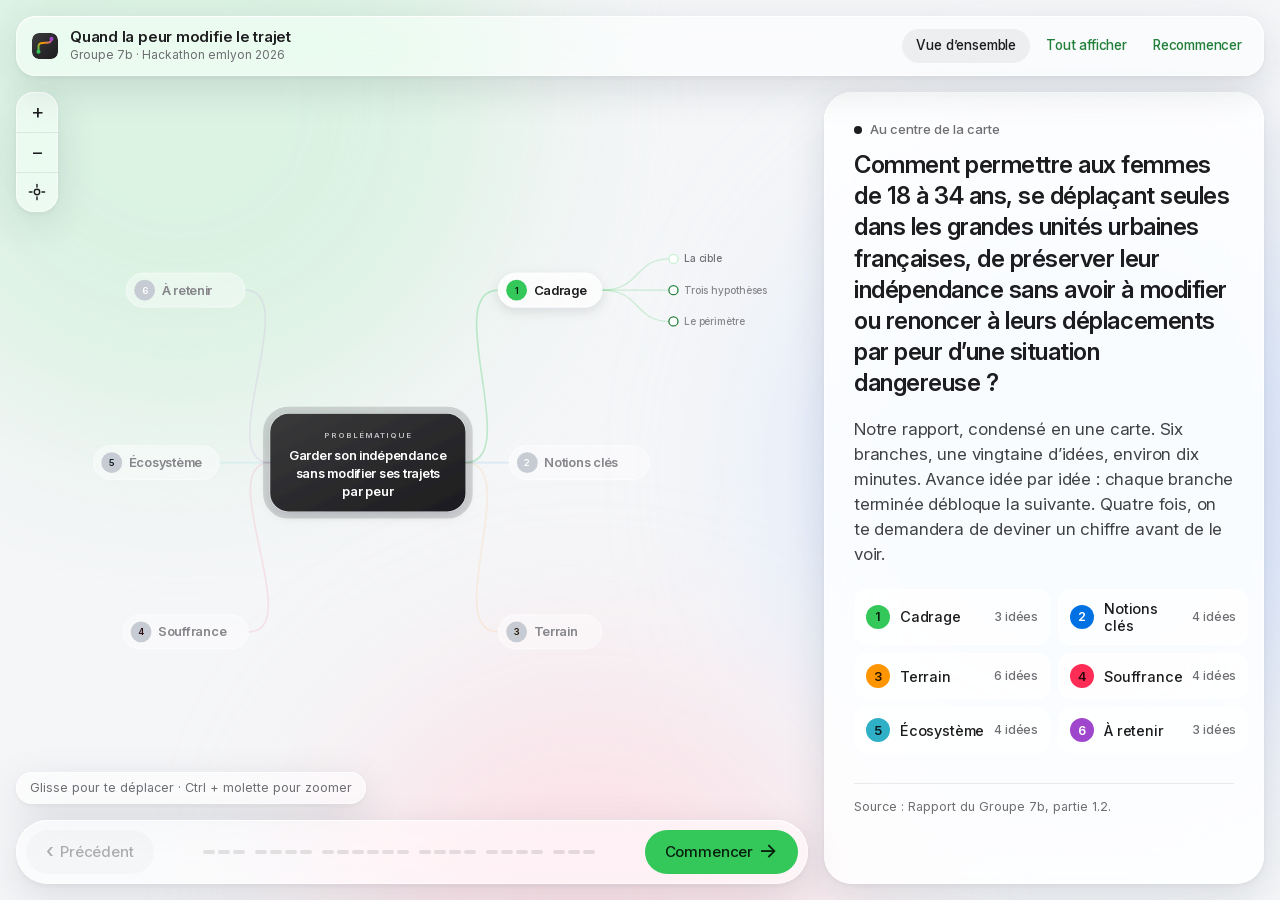
==== commit b3b57e01: "Une couleur par branche (couleurs système Apple) Cadrage vert, Notions clés bleu, Terrain orange, So" ====
--- a/index.html
+++ b/index.html
@@ -3,7 +3,7 @@
 <head>
   <meta charset="utf-8">
   <meta name="viewport" content="width=device-width, initial-scale=1, viewport-fit=cover">
-  <meta name="theme-color" content="#f4f8f3">
+  <meta name="theme-color" content="#f5f6f8">
   <title>Quand la peur modifie le trajet — Groupe 7b</title>
   <meta name="description" content="Le rapport du Groupe 7b condensé en une carte mentale interactive : comment les femmes de 18 à 34 ans peuvent garder leur liberté de déplacement sans modifier leurs trajets par peur.">
   <link rel="icon" href="assets/favicon.svg" type="image/svg+xml">
--- a/css/variables.css
+++ b/css/variables.css
@@ -1,13 +1,14 @@
-/* Thème « Glass Pomme » — voir DESIGN.md */
+/* Thème « Glass Spectre » — voir DESIGN.md */
 :root {
   --accent: #34c759;
   --accent-bright: #5fd67b;
-  --accent-hover: #2db14f;
-  --accent-ink: #1d7f35;
-  --accent-deep: #1b6b2c;
-  --accent-mist: #eaf8ec;
-  --accent-sky: #c9eed1;
-  --on-accent: #06210f;
+  --accent-hover: #2fb350;
+  --accent-ink: #217f39;
+  --accent-deep: #1e7233;
+  --accent-mist: #ebf9ee;
+  --accent-sky: #c6efd1;
+  --on-accent: #081e0d;
+  --accent-rgb: 52 199 89;
   --data: #0071e3;
   --red: #d70015;
   --red-mist: #fff0f0;
@@ -18,7 +19,7 @@
   --ink-4: #86868b;
   --hairline: rgb(0 0 0 / 8%);
   --track: #eef2f8;
-  --canvas: #f4f8f3;
+  --canvas: #f5f6f8;
   --white: #ffffff;
 
   --glass: rgb(255 255 255 / 55%);
@@ -27,8 +28,8 @@
   --glass-blur: blur(24px) saturate(180%);
   --glass-blur-dense: blur(32px) saturate(180%);
   --glass-edge: inset 0 1px 0 rgb(255 255 255 / 85%), inset 0 0 0 1px rgb(255 255 255 / 55%);
-  --shadow-float: 0 12px 40px rgb(18 53 28 / 12%), 0 2px 6px rgb(18 53 28 / 5%);
-  --shadow-soft: 0 4px 16px rgb(18 53 28 / 7%);
+  --shadow-float: 0 12px 40px rgb(20 30 50 / 12%), 0 2px 6px rgb(20 30 50 / 5%);
+  --shadow-soft: 0 4px 16px rgb(20 30 50 / 7%);
 
   --font-display: -apple-system, BlinkMacSystemFont, 'SF Pro Display', 'Inter', 'Segoe UI', system-ui, sans-serif;
   --font-text: -apple-system, BlinkMacSystemFont, 'SF Pro Text', 'Inter', 'Segoe UI', system-ui, sans-serif;
@@ -43,3 +44,13 @@
   --topbar-h: 60px;
   --guide-h: 64px;
 }
+
+/* Une couleur par branche (couleurs système Apple). Les variables --accent* suivent :
+   sur la carte, chaque branche garde sa couleur ; dans le panneau et la barre de parcours,
+   c'est la couleur de la branche en cours (body[data-branch]). */
+[data-b="0"], body[data-branch="0"] { --accent: #34c759; --accent-hover: #2fb350; --accent-ink: #217f39; --accent-deep: #1e7233; --accent-mist: #ebf9ee; --accent-sky: #c6efd1; --on-accent: #081e0d; --accent-rgb: 52 199 89; }
+[data-b="1"], body[data-branch="1"] { --accent: #0071e3; --accent-hover: #0062c4; --accent-ink: #006be0; --accent-deep: #005cc1; --accent-mist: #e6f2ff; --accent-sky: #b8daff; --on-accent: #ffffff; --accent-rgb: 0 113 227; }
+[data-b="2"], body[data-branch="2"] { --accent: #ff9500; --accent-hover: #e68600; --accent-ink: #a35f00; --accent-deep: #8f5400; --accent-mist: #fff4e6; --accent-sky: #ffe1b8; --on-accent: #261600; --accent-rgb: 255 149 0; }
+[data-b="3"], body[data-branch="3"] { --accent: #ff2d55; --accent-hover: #e6284c; --accent-ink: #d12546; --accent-deep: #b4203c; --accent-mist: #ffeaee; --accent-sky: #ffc4cf; --on-accent: #26070d; --accent-rgb: 255 45 85; }
+[data-b="4"], body[data-branch="4"] { --accent: #30b0c7; --accent-hover: #2b9eb3; --accent-ink: #217887; --accent-deep: #1e6c7a; --accent-mist: #eaf7f9; --accent-sky: #c5e9ef; --on-accent: #071a1e; --accent-rgb: 48 176 199; }
+[data-b="5"], body[data-branch="5"] { --accent: #9f47cc; --accent-hover: #8c3eb4; --accent-ink: #9a48c3; --accent-deep: #883fac; --accent-mist: #f7eefc; --accent-sky: #e9cff6; --on-accent: #ffffff; --accent-rgb: 159 71 204; }
--- a/css/style.css
+++ b/css/style.css
@@ -1,4 +1,4 @@
-/* Thème « Glass Pomme » — référence : DESIGN.md */
+/* Thème « Glass Spectre » — référence : DESIGN.md */
 @font-face { font-family: Inter; src: url('../assets/fonts/InterVariable.woff2') format('woff2'); font-weight: 100 900; font-style: normal; font-display: swap; }
 
 *, *::before, *::after { box-sizing: border-box; }
@@ -16,7 +16,7 @@
 a { color: var(--accent-ink); text-decoration: none; }
 a:hover { text-decoration: underline; }
 ::selection { background: var(--accent-sky); }
-:focus-visible { outline: 3px solid rgb(29 127 53 / 75%); outline-offset: 2px; }
+:focus-visible { outline: 3px solid var(--accent-ink); outline-offset: 2px; }
 .sr-only { position: absolute; width: 1px; height: 1px; overflow: hidden; clip: rect(0 0 0 0); white-space: nowrap; }
 .skip-link { position: fixed; top: -100px; left: 16px; z-index: 50; padding: 10px 18px; border-radius: var(--radius-pill); background: var(--accent); color: var(--on-accent); }
 .skip-link:focus { top: 12px; }
@@ -25,9 +25,9 @@
 /* ---------- Fond : halos bleus qui dérivent ---------- */
 .backdrop { position: fixed; inset: 0; z-index: 0; overflow: hidden; pointer-events: none; }
 .backdrop i { position: absolute; display: block; border-radius: 50%; filter: blur(90px); opacity: .55; animation: drift 38s ease-in-out infinite alternate; }
-.backdrop i:nth-child(1) { width: 52vw; height: 52vw; left: -12vw; top: -18vw; background: #c2efcd; }
-.backdrop i:nth-child(2) { width: 46vw; height: 46vw; right: -8vw; top: 20vh; background: #e2f7c6; animation-duration: 46s; animation-delay: -12s; }
-.backdrop i:nth-child(3) { width: 40vw; height: 40vw; left: 26vw; bottom: -22vw; background: #bfeadc; animation-duration: 52s; animation-delay: -24s; }
+.backdrop i:nth-child(1) { width: 52vw; height: 52vw; left: -12vw; top: -18vw; background: #c6efd1; }
+.backdrop i:nth-child(2) { width: 46vw; height: 46vw; right: -8vw; top: 20vh; background: #c8dcff; animation-duration: 46s; animation-delay: -12s; }
+.backdrop i:nth-child(3) { width: 40vw; height: 40vw; left: 26vw; bottom: -22vw; background: #ffd3dc; animation-duration: 52s; animation-delay: -24s; }
 @keyframes drift {
   0% { transform: translate3d(0, 0, 0) scale(1); }
   50% { transform: translate3d(6vw, 4vh, 0) scale(1.08); }
@@ -102,7 +102,7 @@
 .branch-num-bg { fill: var(--accent); transition: fill .3s; }
 .branch-num { fill: var(--on-accent); font-size: 14px; font-weight: 600; }
 .branch-title { fill: var(--ink); font-size: 20px; font-weight: 600; letter-spacing: -.02em; transition: fill .3s; }
-.branch.is-done .branch-node rect { fill: rgb(234 248 236 / 94%); }
+.branch.is-done .branch-node rect { fill: var(--accent-mist); }
 .branch.is-done .branch-title { fill: var(--accent-deep); }
 .branch.is-active .branch-node rect { fill: var(--accent); stroke: rgb(255 255 255 / 50%); }
 .branch.is-active .branch-num-bg { fill: var(--on-accent); }
@@ -121,23 +121,23 @@
 .leaf-hit { fill: transparent; }
 .leaf circle { fill: var(--white); stroke: var(--accent-ink); stroke-width: 2; transition: fill .25s, r .25s, stroke-width .25s; }
 .leaf text { fill: var(--ink); font-family: var(--font-text); font-size: 15.5px; font-weight: 500; letter-spacing: -.01em; }
-.leaf.is-next circle { stroke: #a8c9ae; }
+.leaf.is-next circle { stroke: var(--accent-sky); }
 .leaf.is-next text { fill: var(--ink-3); }
 .leaf.is-seen circle { fill: var(--accent); stroke: var(--accent-ink); }
-.leaf.is-current circle { fill: var(--accent); stroke: rgb(52 199 89 / 30%); stroke-width: 8; r: 8px; }
+.leaf.is-current circle { fill: var(--accent); stroke: rgb(var(--accent-rgb) / 30%); stroke-width: 8; r: 8px; }
 .leaf.is-current text { fill: var(--accent-ink); font-weight: 600; }
 .leaf[aria-disabled="true"] { cursor: default; }
 .leaf[aria-disabled="true"] text { fill: var(--ink-4); }
 .leaf:not([aria-disabled="true"]):hover text { fill: var(--accent-ink); }
-.leaf:focus-visible .leaf-hit { fill: rgb(52 199 89 / 14%); stroke: var(--accent); stroke-width: 1.5; }
+.leaf:focus-visible .leaf-hit { fill: rgb(var(--accent-rgb) / 14%); stroke: var(--accent); stroke-width: 1.5; }
 
 .branch, .branch-links { transition: opacity .45s; }
 .map.is-focused .branch:not(.is-active), .map.is-focused .branch-links:not(.is-active) { opacity: .42; }
 
 .center-bg { fill: url(#centerGrad); }
-.center-halo { fill: none; stroke: var(--accent); stroke-opacity: 0; stroke-width: 10; transition: stroke-opacity .3s; }
+.center-halo { fill: none; stroke: var(--ink); stroke-opacity: 0; stroke-width: 10; transition: stroke-opacity .3s; }
 .center-node.is-active .center-halo, .center-node:focus-visible .center-halo { stroke-opacity: .16; }
-.center-label { fill: var(--accent); font-size: 12px; font-weight: 600; letter-spacing: .12em; text-anchor: middle; }
+.center-label { fill: rgb(255 255 255 / 70%); font-size: 12px; font-weight: 600; letter-spacing: .12em; text-anchor: middle; }
 .center-line { fill: var(--white); font-size: 20px; font-weight: 600; letter-spacing: -.02em; text-anchor: middle; }
 
 /* ---------- Panneau de lecture ---------- */
@@ -166,14 +166,14 @@
 .progress { position: relative; z-index: 3; display: flex; gap: 10px; align-items: center; justify-content: center; min-width: 0; overflow: hidden; }
 .seg-group { display: flex; gap: 3px; }
 .seg-group i { display: block; width: 12px; height: 4px; border-radius: 2px; background: rgb(0 0 0 / 10%); transition: background .3s, width .3s; }
-.seg-group i.seen { background: #9ad8a8; }
+.seg-group i.seen { background: var(--accent-sky); }
 .seg-group i.cur { background: var(--accent); width: 22px; }
 
 /* ---------- Panneau : contenu ---------- */
 .crumb { display: flex; align-items: center; gap: 8px; font-size: 13px; font-weight: 500; color: var(--ink-3); letter-spacing: 0; }
 .crumb span { margin-left: auto; font-variant-numeric: tabular-nums; }
 .dot { display: inline-block; width: 8px; height: 8px; border-radius: 50%; background: var(--accent); }
-.dot.center { background: #0f2416; }
+.dot.center { background: var(--ink); }
 .panel h2 { margin: 10px 0 18px; font-family: var(--font-display); font-size: 32px; font-weight: 700; letter-spacing: -.025em; line-height: 1.1; text-wrap: balance; }
 .panel h2:focus { outline: none; }
 .panel h2.problem { font-size: 24px; font-weight: 600; letter-spacing: -.02em; line-height: 1.3; }
@@ -255,7 +255,7 @@
 .bar-value b { font-size: 15px; font-weight: 600; color: var(--ink); }
 .bar-value small { margin-left: 8px; font-size: 12.5px; }
 .bar-track { grid-row: 2; grid-column: 1 / -1; height: 6px; border-radius: 3px; background: var(--track); overflow: hidden; }
-.bar-fill { display: block; height: 100%; border-radius: 3px; background: #b4e4bf; }
+.bar-fill { display: block; height: 100%; border-radius: 3px; background: var(--accent-sky); }
 .bars li.hot .bar-label { font-weight: 600; }
 .bars li.hot .bar-value b { color: var(--accent-ink); }
 .bars li.hot .bar-fill { background: var(--accent); }
@@ -284,7 +284,7 @@
 .mark em { position: absolute; left: 0; transform: translateX(-50%); font-style: normal; font-size: 12.5px; font-weight: 600; white-space: nowrap; letter-spacing: 0; }
 .mark.you i { background: var(--white); box-shadow: inset 0 0 0 2px var(--ink-3), var(--shadow-soft); }
 .mark.you em { top: 0; color: var(--ink-3); }
-.mark.real i { background: var(--accent); box-shadow: 0 0 0 5px rgb(52 199 89 / 28%); }
+.mark.real i { background: var(--accent); box-shadow: 0 0 0 5px rgb(var(--accent-rgb) / 28%); }
 .mark.real em { top: 48px; color: var(--accent-ink); }
 .guess.blue .mark.real i { background: var(--data); box-shadow: 0 0 0 5px rgb(0 113 227 / 18%); }
 .guess.blue .mark.real em { color: var(--data); }
@@ -335,7 +335,7 @@
 /* Citations */
 .quote { padding: 2px 0 2px 18px; box-shadow: inset 3px 0 0 var(--accent); }
 .quote p { font-family: var(--font-display); font-size: 21px; font-weight: 600; letter-spacing: -.02em; line-height: 1.35; }
-.quote.big { padding: 26px 24px; border-radius: var(--radius-card); background: linear-gradient(135deg, #1b4527, #0b1f11); box-shadow: var(--shadow-float); }
+.quote.big { padding: 26px 24px; border-radius: var(--radius-card); background: linear-gradient(135deg, #3a3a3c, #1c1c1e); box-shadow: var(--shadow-float); }
 .quote.big p { color: var(--white); font-size: 22px; }
 .quote.big::before { content: '“'; display: block; color: var(--accent); font-family: var(--font-display); font-size: 56px; font-weight: 700; line-height: .6; height: 26px; }
 
@@ -415,6 +415,7 @@
   .chip { flex: none; display: inline-flex; align-items: center; gap: 6px; padding: 5px 12px 5px 5px; border: 0; border-radius: var(--radius-pill); background: var(--glass-dense); -webkit-backdrop-filter: var(--glass-blur); backdrop-filter: var(--glass-blur); box-shadow: var(--glass-edge), var(--shadow-soft); font-size: 13.5px; font-weight: 500; }
   .chip span { width: 22px; height: 22px; font-size: 11.5px; }
   .chip.done { background: var(--accent-mist); color: var(--accent-deep); }
+  .chip[data-goto-branch] span { background: var(--accent); color: var(--on-accent); }
   .chip.on { background: var(--accent); color: var(--on-accent); }
   .chip.on span { background: var(--on-accent); color: var(--accent); }
   .chip:disabled { color: var(--ink-4); background: rgb(255 255 255 / 45%); }
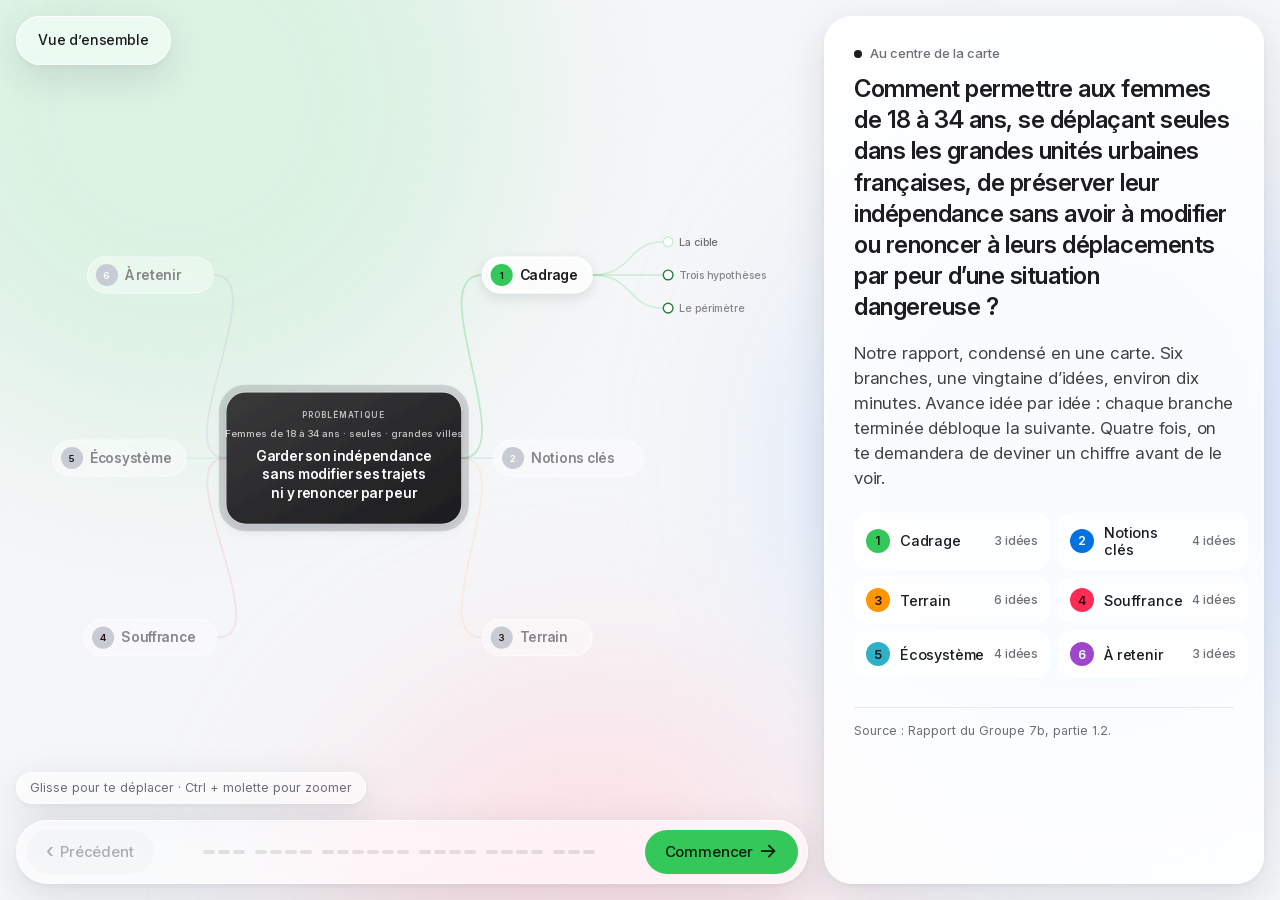
==== commit f34becd2: "Retouches finales : sans bandeau de titre ni boutons de zoom Le bandeau du haut est remplacé par un " ====
--- a/index.html
+++ b/index.html
@@ -17,25 +17,12 @@
   <div class="backdrop" aria-hidden="true"><i></i><i></i><i></i></div>
 
   <header class="topbar glass">
-    <a class="brand" href="index.html">
-      <img src="assets/favicon.svg" alt="" width="26" height="26">
-      <span><strong>Quand la peur modifie le trajet</strong><small>Groupe 7b · Hackathon emlyon 2026</small></span>
-    </a>
-    <div class="topbar-actions">
-      <button type="button" class="seg" data-overview aria-pressed="false">Vue d’ensemble</button>
-      <button type="button" class="link-button" data-reveal-all>Tout afficher</button>
-      <button type="button" class="link-button" data-restart>Recommencer</button>
-    </div>
+    <button type="button" class="seg" data-overview aria-pressed="false">Vue d’ensemble</button>
   </header>
 
   <main class="app" data-app>
     <section class="stage" aria-label="Carte mentale du rapport">
       <svg class="map" data-map viewBox="0 0 1500 860" role="group" aria-label="Carte mentale : la problématique au centre, six branches autour. Glisser pour se déplacer."></svg>
-      <div class="zoom glass" role="group" aria-label="Navigation dans la carte">
-        <button type="button" data-zoom="in" aria-label="Zoomer">+</button>
-        <button type="button" data-zoom="out" aria-label="Dézoomer">−</button>
-        <button type="button" data-zoom="reset" aria-label="Recentrer la carte" title="Recentrer"><svg viewBox="0 0 20 20" aria-hidden="true"><circle cx="10" cy="10" r="3"/><path d="M10 1.5v3M10 15.5v3M1.5 10h3M15.5 10h3"/></svg></button>
-      </div>
       <p class="stage-hint glass" data-hint>Glisse pour te déplacer · Ctrl + molette pour zoomer</p>
     </section>
 
--- a/css/style.css
+++ b/css/style.css
@@ -53,36 +53,16 @@
   .glass, .glass.dense { background: rgb(255 255 255 / 94%); }
 }
 
-/* ---------- Barre du haut ---------- */
-.topbar {
-  position: fixed; z-index: 10; top: var(--gap); left: var(--gap); right: var(--gap); height: var(--topbar-h);
-  display: flex; align-items: center; justify-content: space-between; gap: 16px; padding: 0 12px 0 16px; border-radius: 20px;
-}
-.brand { position: relative; z-index: 3; display: flex; align-items: center; gap: 12px; min-width: 0; color: var(--ink); }
-.brand:hover { text-decoration: none; }
-.brand img { flex: none; border-radius: 7px; }
-.brand strong { display: block; font-family: var(--font-display); font-size: 15px; font-weight: 600; letter-spacing: -.015em; line-height: 1.2; }
-.brand small { display: block; font-size: 12px; color: var(--ink-3); letter-spacing: 0; }
-.topbar-actions { position: relative; z-index: 3; display: flex; align-items: center; gap: 6px; flex: none; }
-.seg { padding: 7px 14px; border: 0; border-radius: var(--radius-pill); background: rgb(0 0 0 / 5%); font-size: 13.5px; font-weight: 500; transition: background .2s, color .2s; }
-.seg:hover { background: rgb(0 0 0 / 8%); }
+/* ---------- Bouton « Vue d'ensemble » (flottant, en haut à gauche) ---------- */
+.topbar { position: fixed; z-index: 10; top: var(--gap); left: var(--gap); display: flex; align-items: center; padding: 6px; border-radius: var(--radius-pill); }
+.seg { position: relative; z-index: 3; padding: 8px 16px; border: 0; border-radius: var(--radius-pill); background: transparent; font-size: 14px; font-weight: 500; white-space: nowrap; transition: background .2s, color .2s; }
+.seg:hover { background: rgb(0 0 0 / 6%); }
 .seg[aria-pressed="true"] { background: var(--ink); color: var(--white); }
-.seg, .link-button { white-space: nowrap; }
-.link-button { padding: 7px 10px; border: 0; background: none; color: var(--accent-ink); font-size: 13.5px; font-weight: 500; border-radius: var(--radius-pill); }
-.link-button:hover { text-decoration: underline; }
 
 /* ---------- Scène de la carte ---------- */
 .stage { position: fixed; inset: 0; z-index: 1; }
 .map { display: block; width: 100%; height: 100%; font-family: var(--font-display); user-select: none; -webkit-user-select: none; touch-action: none; cursor: grab; }
 .map.is-dragging, .map.is-dragging * { cursor: grabbing !important; }
-.zoom {
-  position: absolute; z-index: 5; left: var(--gap); top: calc(var(--gap) * 2 + var(--topbar-h));
-  display: flex; flex-direction: column; border-radius: 18px; overflow: hidden;
-}
-.zoom button { position: relative; z-index: 3; width: 42px; height: 40px; border: 0; background: none; font-size: 20px; font-weight: 400; line-height: 1; color: var(--ink); display: grid; place-items: center; }
-.zoom button + button { box-shadow: inset 0 1px 0 var(--hairline); }
-.zoom button:hover { background: rgb(0 0 0 / 4%); }
-.zoom svg { width: 18px; height: 18px; fill: none; stroke: currentColor; stroke-width: 1.6; stroke-linecap: round; }
 .stage-hint {
   position: absolute; z-index: 5; left: var(--gap); bottom: calc(var(--gap) * 2 + var(--guide-h));
   padding: 7px 14px; border-radius: var(--radius-pill); font-size: 12.5px; color: var(--ink-3); letter-spacing: 0;
@@ -138,11 +118,12 @@
 .center-halo { fill: none; stroke: var(--ink); stroke-opacity: 0; stroke-width: 10; transition: stroke-opacity .3s; }
 .center-node.is-active .center-halo, .center-node:focus-visible .center-halo { stroke-opacity: .16; }
 .center-label { fill: rgb(255 255 255 / 70%); font-size: 12px; font-weight: 600; letter-spacing: .12em; text-anchor: middle; }
+.center-sub { fill: rgb(255 255 255 / 75%); font-family: var(--font-text); font-size: 14px; font-weight: 500; letter-spacing: 0; text-anchor: middle; }
 .center-line { fill: var(--white); font-size: 20px; font-weight: 600; letter-spacing: -.02em; text-anchor: middle; }
 
 /* ---------- Panneau de lecture ---------- */
 .panel {
-  position: fixed; z-index: 9; right: var(--gap); top: calc(var(--gap) * 2 + var(--topbar-h)); bottom: var(--gap); width: var(--panel-w);
+  position: fixed; z-index: 9; right: var(--gap); top: var(--gap); bottom: var(--gap); width: var(--panel-w);
   border-radius: var(--radius-panel); overflow: hidden;
   transition: transform .55s cubic-bezier(.2, .8, .2, 1), opacity .4s;
 }
@@ -397,17 +378,12 @@
   .panel-scroll { padding: 24px 24px 32px; }
   .progress { display: none; }
   .nav-button { min-width: 0; }
-  .brand small { display: none; }
 }
 
 /* ---------- Mobile ---------- */
 @media (max-width: 899px) {
   body { height: auto; overflow: visible; font-size: 16.5px; }
-  .topbar { position: sticky; top: 8px; left: auto; right: auto; height: auto; margin: 8px; padding: 10px 12px; flex-wrap: wrap; row-gap: 8px; border-radius: 18px; }
-  .brand small { display: block; }
-  .topbar-actions { width: 100%; justify-content: space-between; gap: 2px; }
-  .seg { padding: 6px 12px; font-size: 13px; }
-  .link-button { padding: 6px 6px; font-size: 13px; }
+  .topbar { position: sticky; top: 8px; left: auto; width: fit-content; margin: 8px; }
   .stage { display: none; }
   .app { position: relative; z-index: 2; }
   .chips { display: flex; gap: 6px; overflow-x: auto; padding: 4px 8px 10px; scrollbar-width: none; }
@@ -448,7 +424,7 @@
 
 @media print {
   body { height: auto; overflow: visible; }
-  .backdrop, .topbar-actions, .guide, .chips, .stage-hint, .zoom { display: none; }
+  .backdrop, .topbar, .guide, .chips, .stage-hint { display: none; }
   .stage { position: relative; height: 60vh; }
   .panel { position: relative; inset: auto; width: auto; }
   .panel-scroll { overflow: visible; }
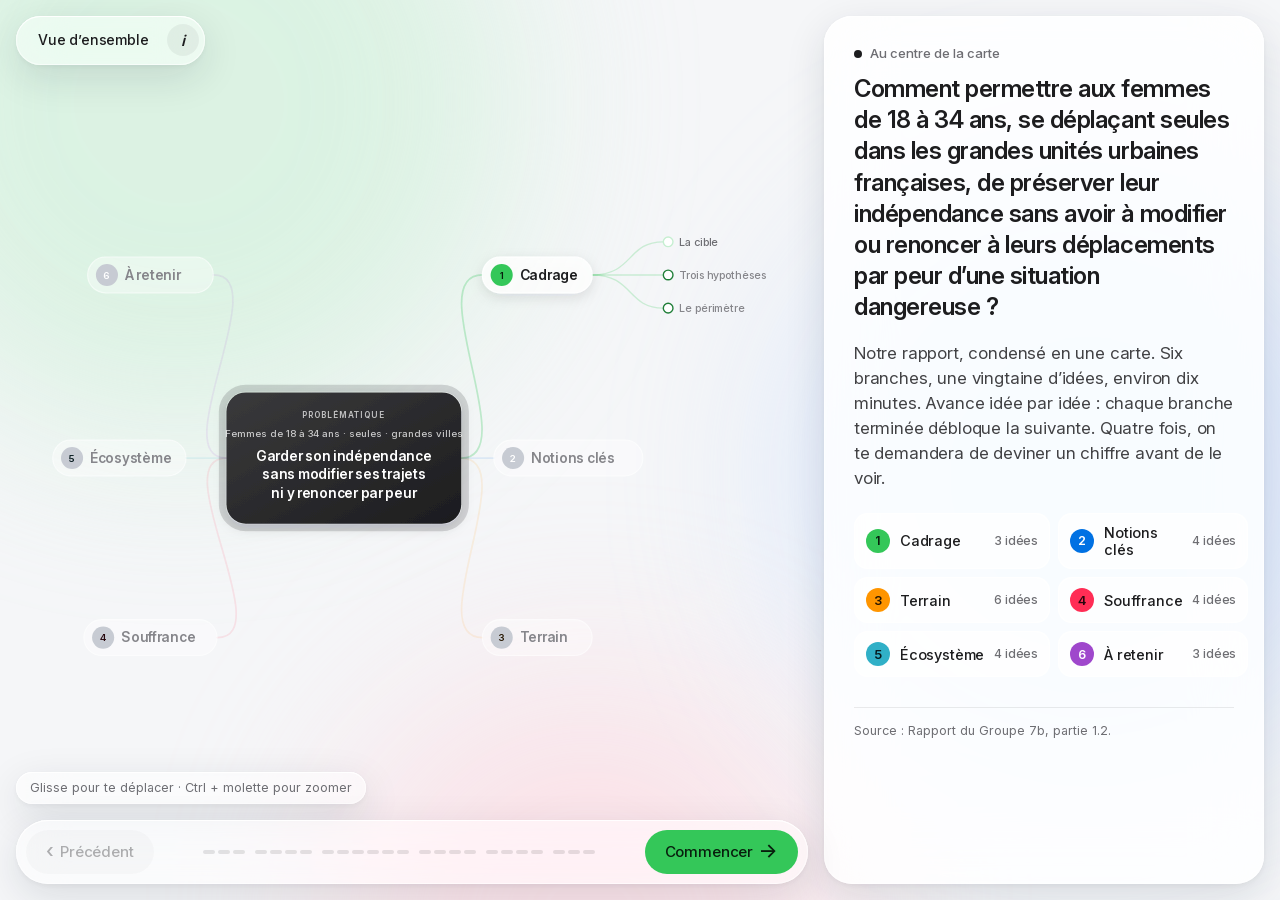
==== commit 22e0b4ab: "Ajouter un bouton « i » avec le groupe et ses membres À côté de « Vue d'ensemble » : Groupe 7B, Hack" ====
--- a/index.html
+++ b/index.html
@@ -18,7 +18,9 @@
 
   <header class="topbar glass">
     <button type="button" class="seg" data-overview aria-pressed="false">Vue d’ensemble</button>
+    <button type="button" class="info-button" data-info aria-expanded="false" aria-controls="infos" aria-label="Informations sur le groupe">i</button>
   </header>
+  <div class="info-pop glass dense" id="infos" role="dialog" aria-label="Informations sur le groupe" hidden data-info-pop></div>
 
   <main class="app" data-app>
     <section class="stage" aria-label="Carte mentale du rapport">
--- a/css/style.css
+++ b/css/style.css
@@ -58,6 +58,17 @@
 .seg { position: relative; z-index: 3; padding: 8px 16px; border: 0; border-radius: var(--radius-pill); background: transparent; font-size: 14px; font-weight: 500; white-space: nowrap; transition: background .2s, color .2s; }
 .seg:hover { background: rgb(0 0 0 / 6%); }
 .seg[aria-pressed="true"] { background: var(--ink); color: var(--white); }
+.info-button { position: relative; z-index: 3; width: 32px; height: 32px; margin-left: 2px; border: 0; border-radius: 50%; background: rgb(0 0 0 / 5%); font-family: var(--font-display); font-size: 15px; font-weight: 600; font-style: italic; line-height: 1; display: grid; place-items: center; transition: background .2s, color .2s; }
+.info-button:hover { background: rgb(0 0 0 / 9%); }
+.info-button[aria-expanded="true"] { background: var(--ink); color: var(--white); }
+.info-pop { background: #ffffff !important; -webkit-backdrop-filter: none !important; backdrop-filter: none !important; position: fixed; z-index: 11; top: calc(var(--gap) + 56px); left: var(--gap); width: 280px; padding: 18px 20px 20px; border-radius: var(--radius-card); animation: pop-in .22s cubic-bezier(.2, .8, .2, 1); }
+.info-pop[hidden] { display: none; }
+.info-pop > * { position: relative; z-index: 3; }
+.info-pop .info-group { font-family: var(--font-display); font-size: 19px; font-weight: 700; letter-spacing: -.02em; }
+.info-pop .info-event { margin-top: 2px; font-size: 13px; color: var(--ink-3); }
+.info-pop ul { margin-top: 14px; padding-top: 12px; border-top: 1px solid var(--hairline); display: grid; gap: 6px; }
+.info-pop li { font-size: 15px; font-weight: 500; }
+@keyframes pop-in { from { opacity: 0; transform: translateY(-6px) scale(.98); } to { opacity: 1; transform: none; } }
 
 /* ---------- Scène de la carte ---------- */
 .stage { position: fixed; inset: 0; z-index: 1; }
@@ -384,6 +395,7 @@
 @media (max-width: 899px) {
   body { height: auto; overflow: visible; font-size: 16.5px; }
   .topbar { position: sticky; top: 8px; left: auto; width: fit-content; margin: 8px; }
+  .info-pop { top: 64px; left: 8px; }
   .stage { display: none; }
   .app { position: relative; z-index: 2; }
   .chips { display: flex; gap: 6px; overflow-x: auto; padding: 4px 8px 10px; scrollbar-width: none; }
